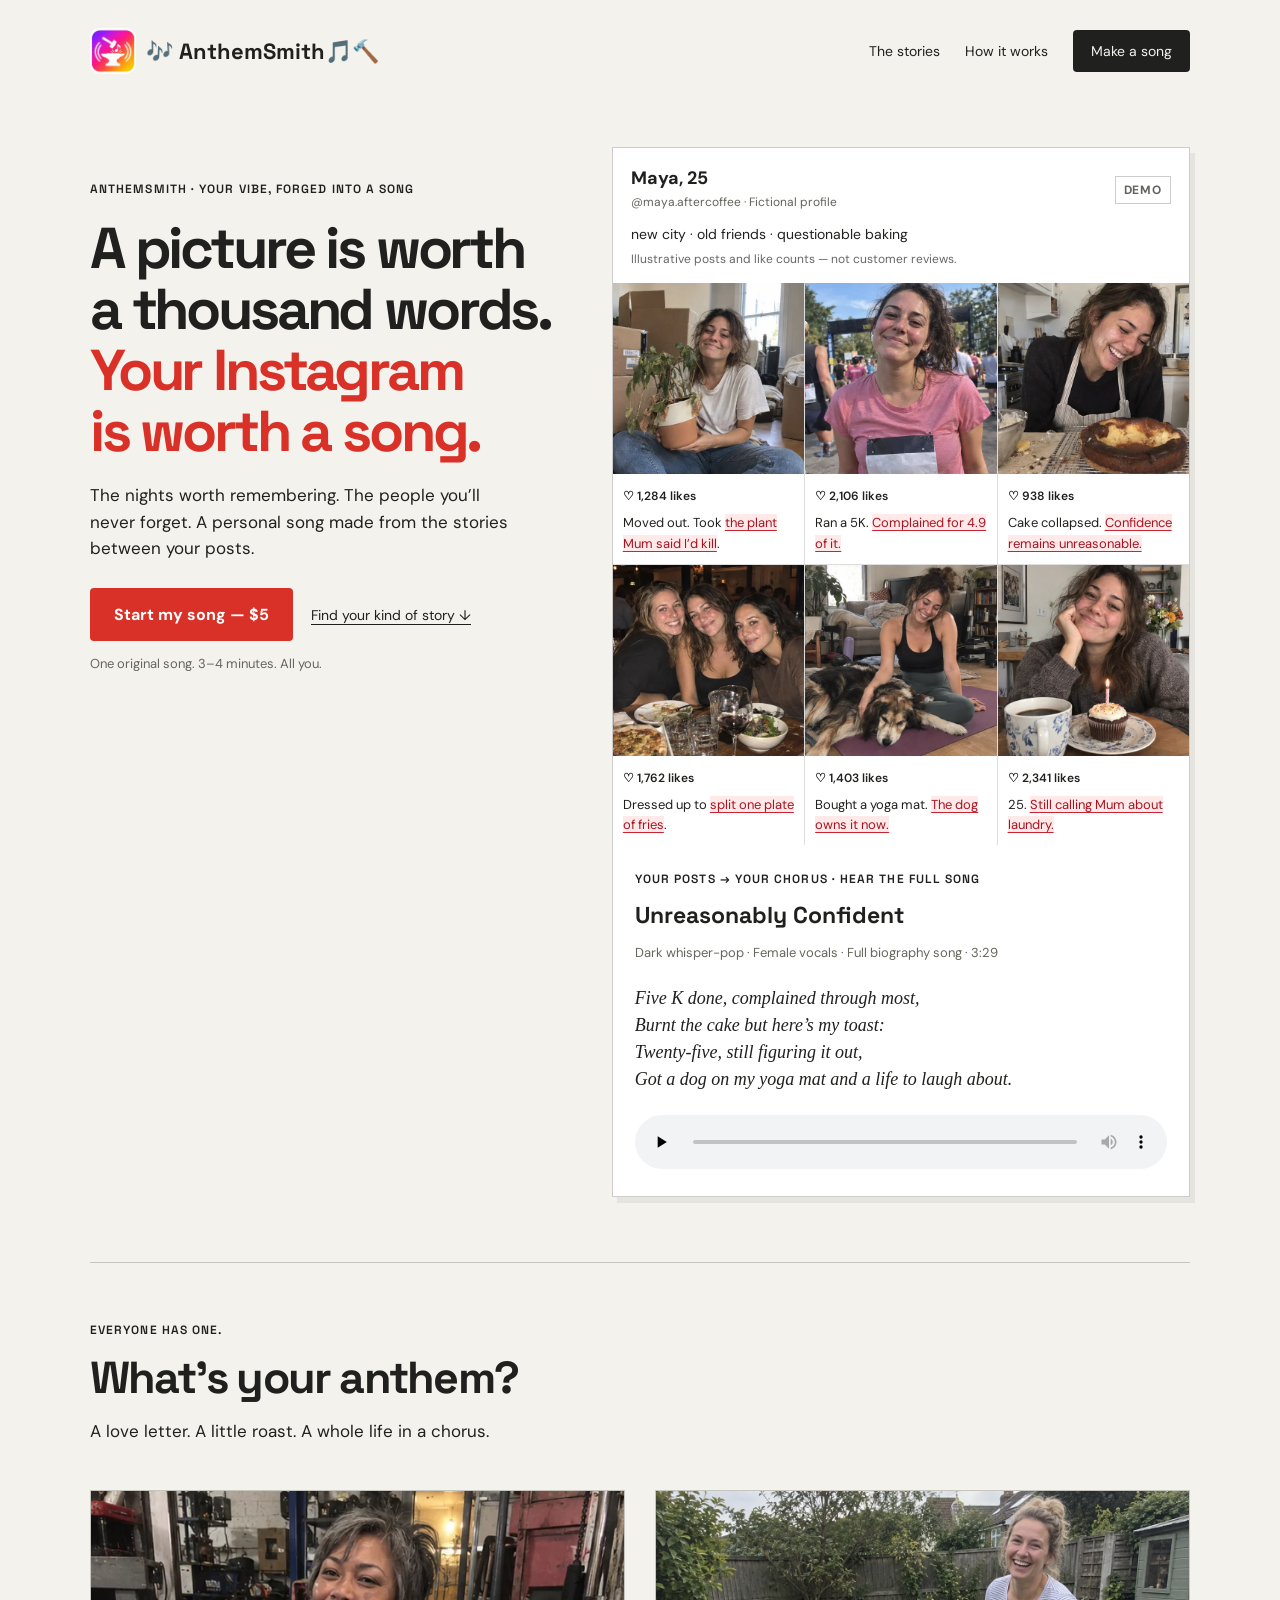
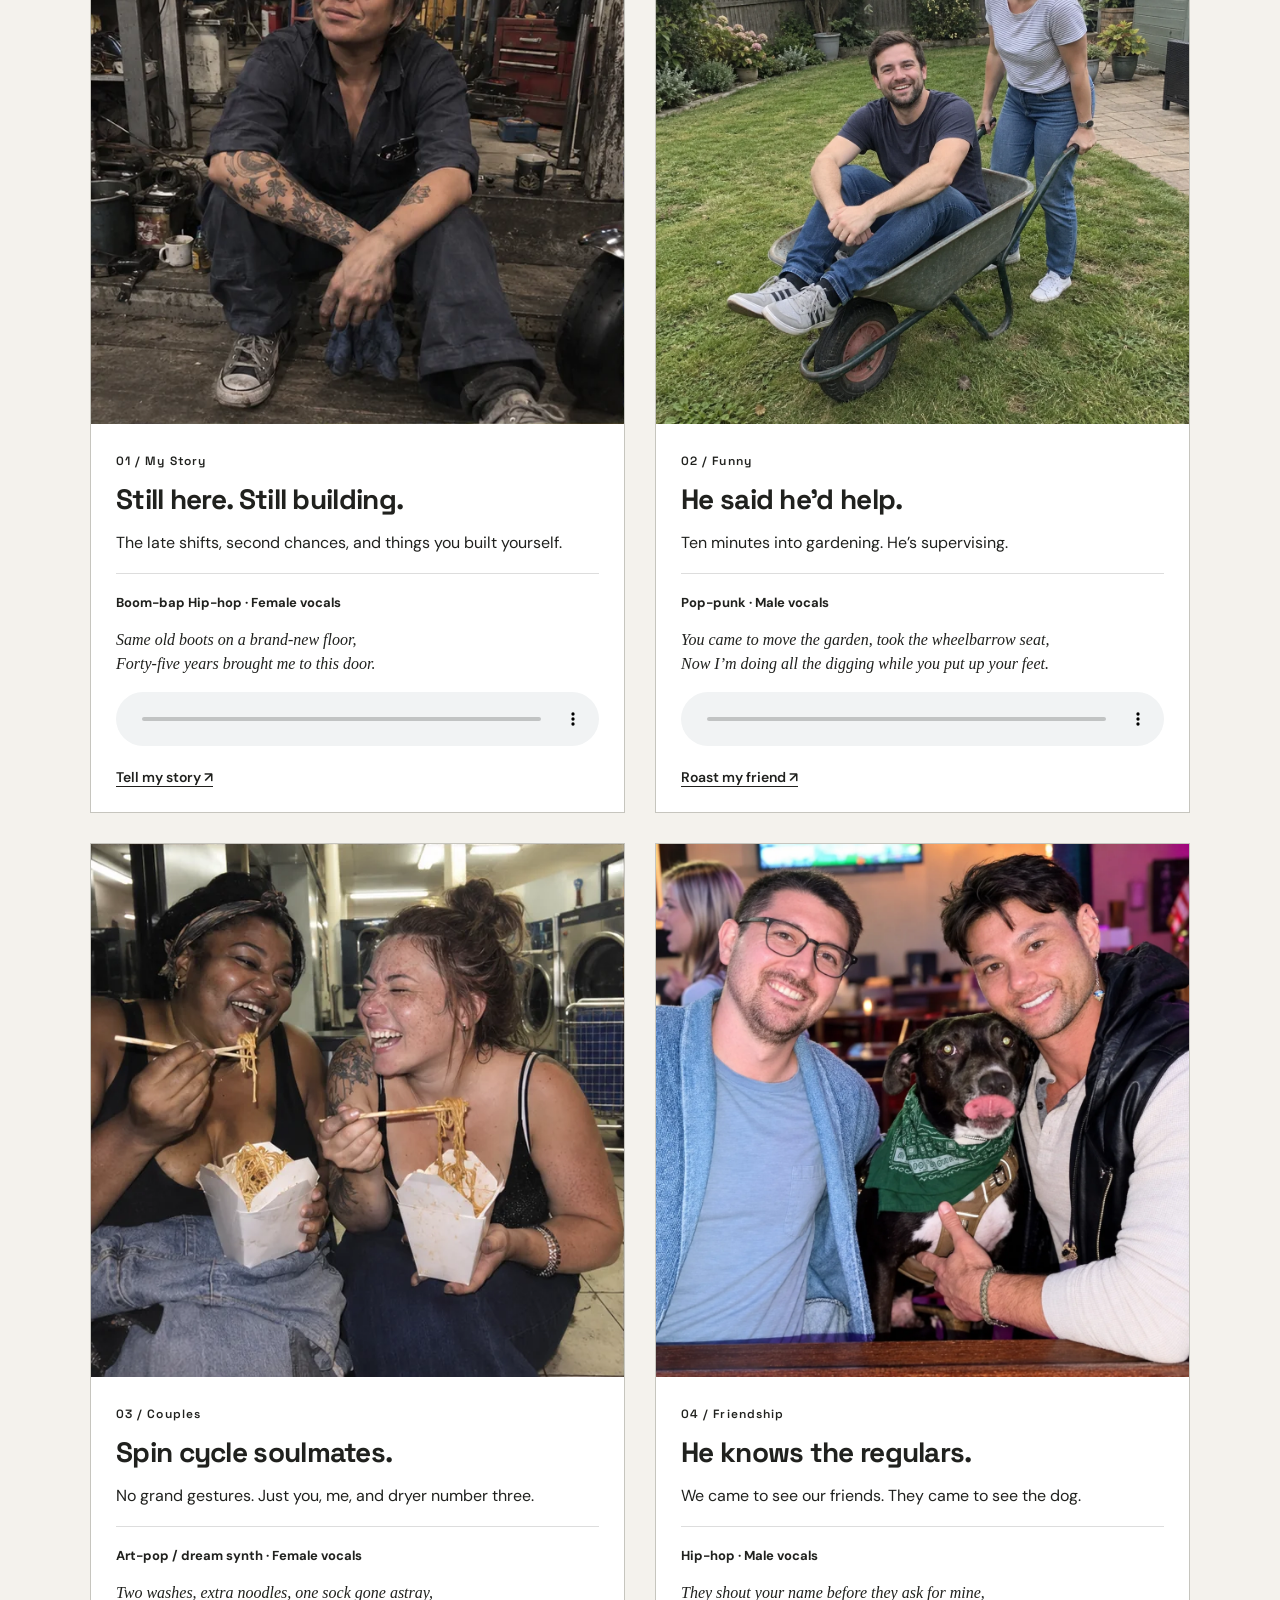
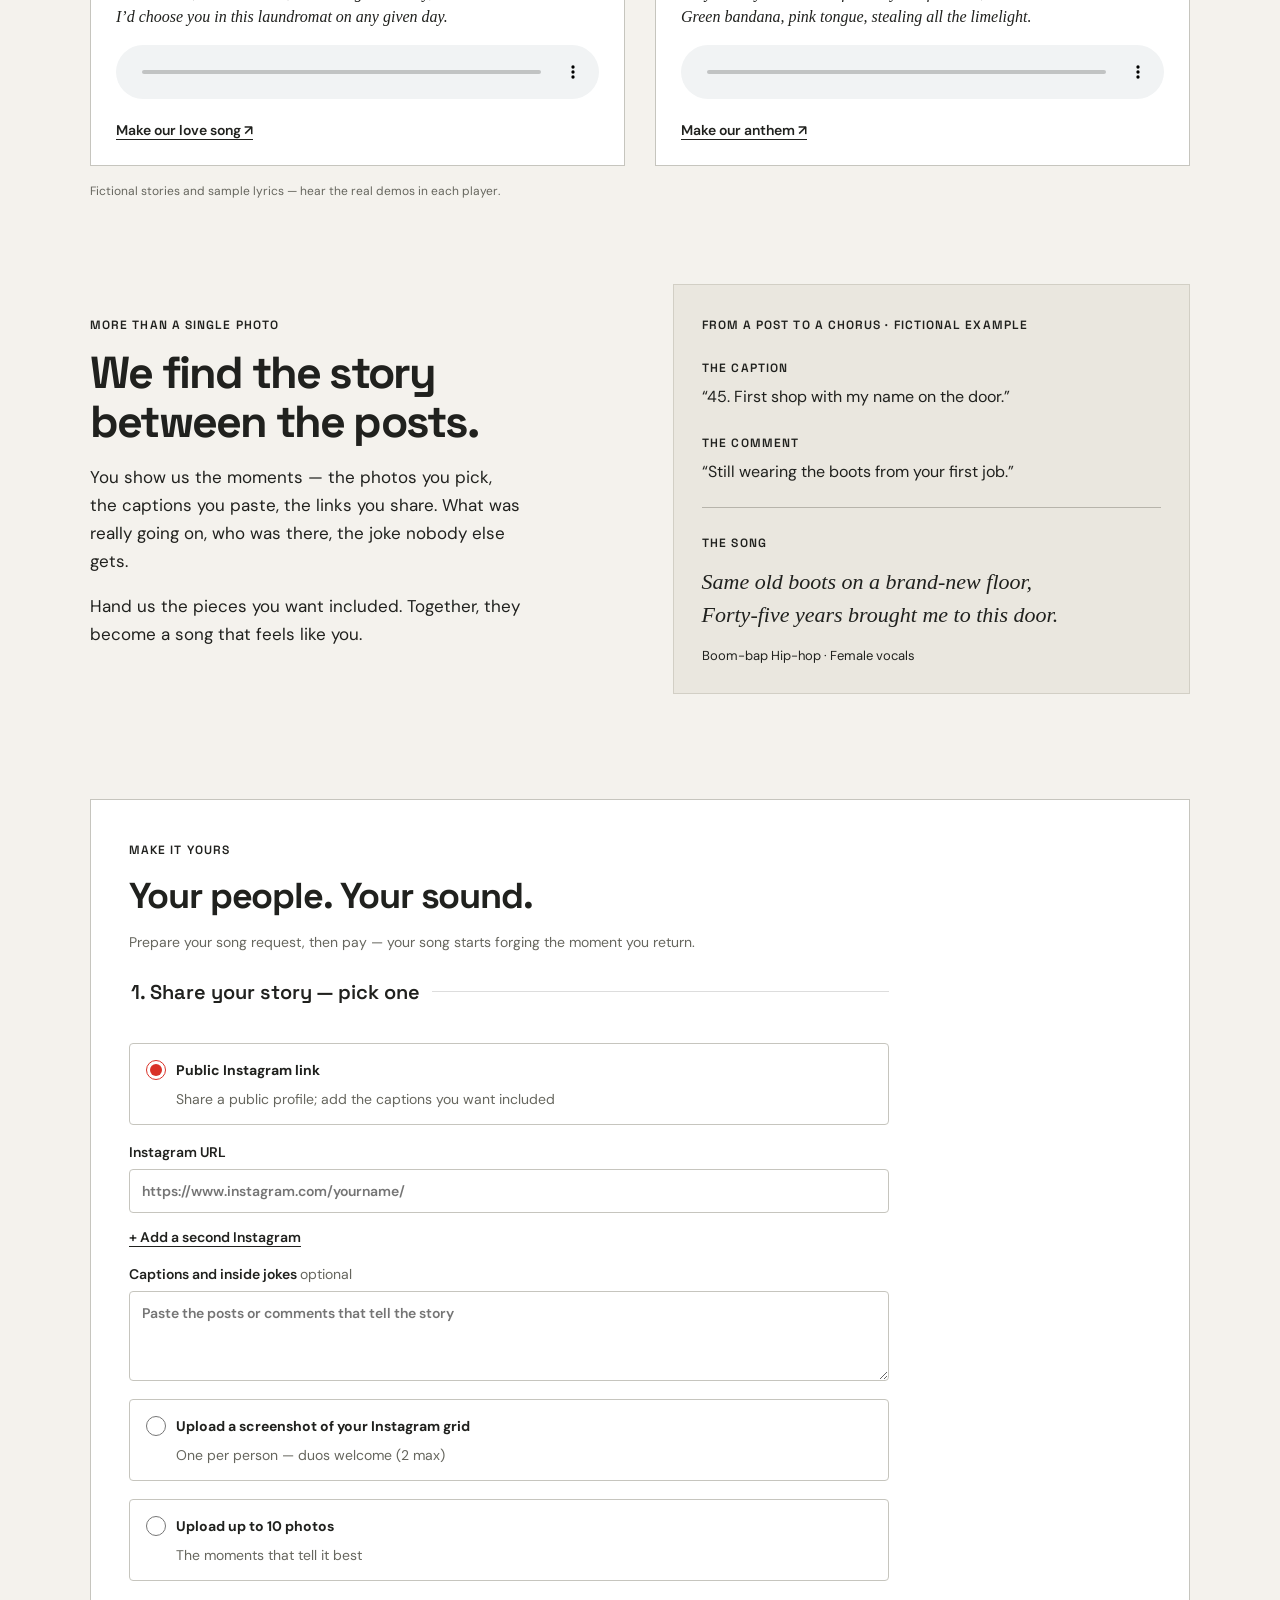
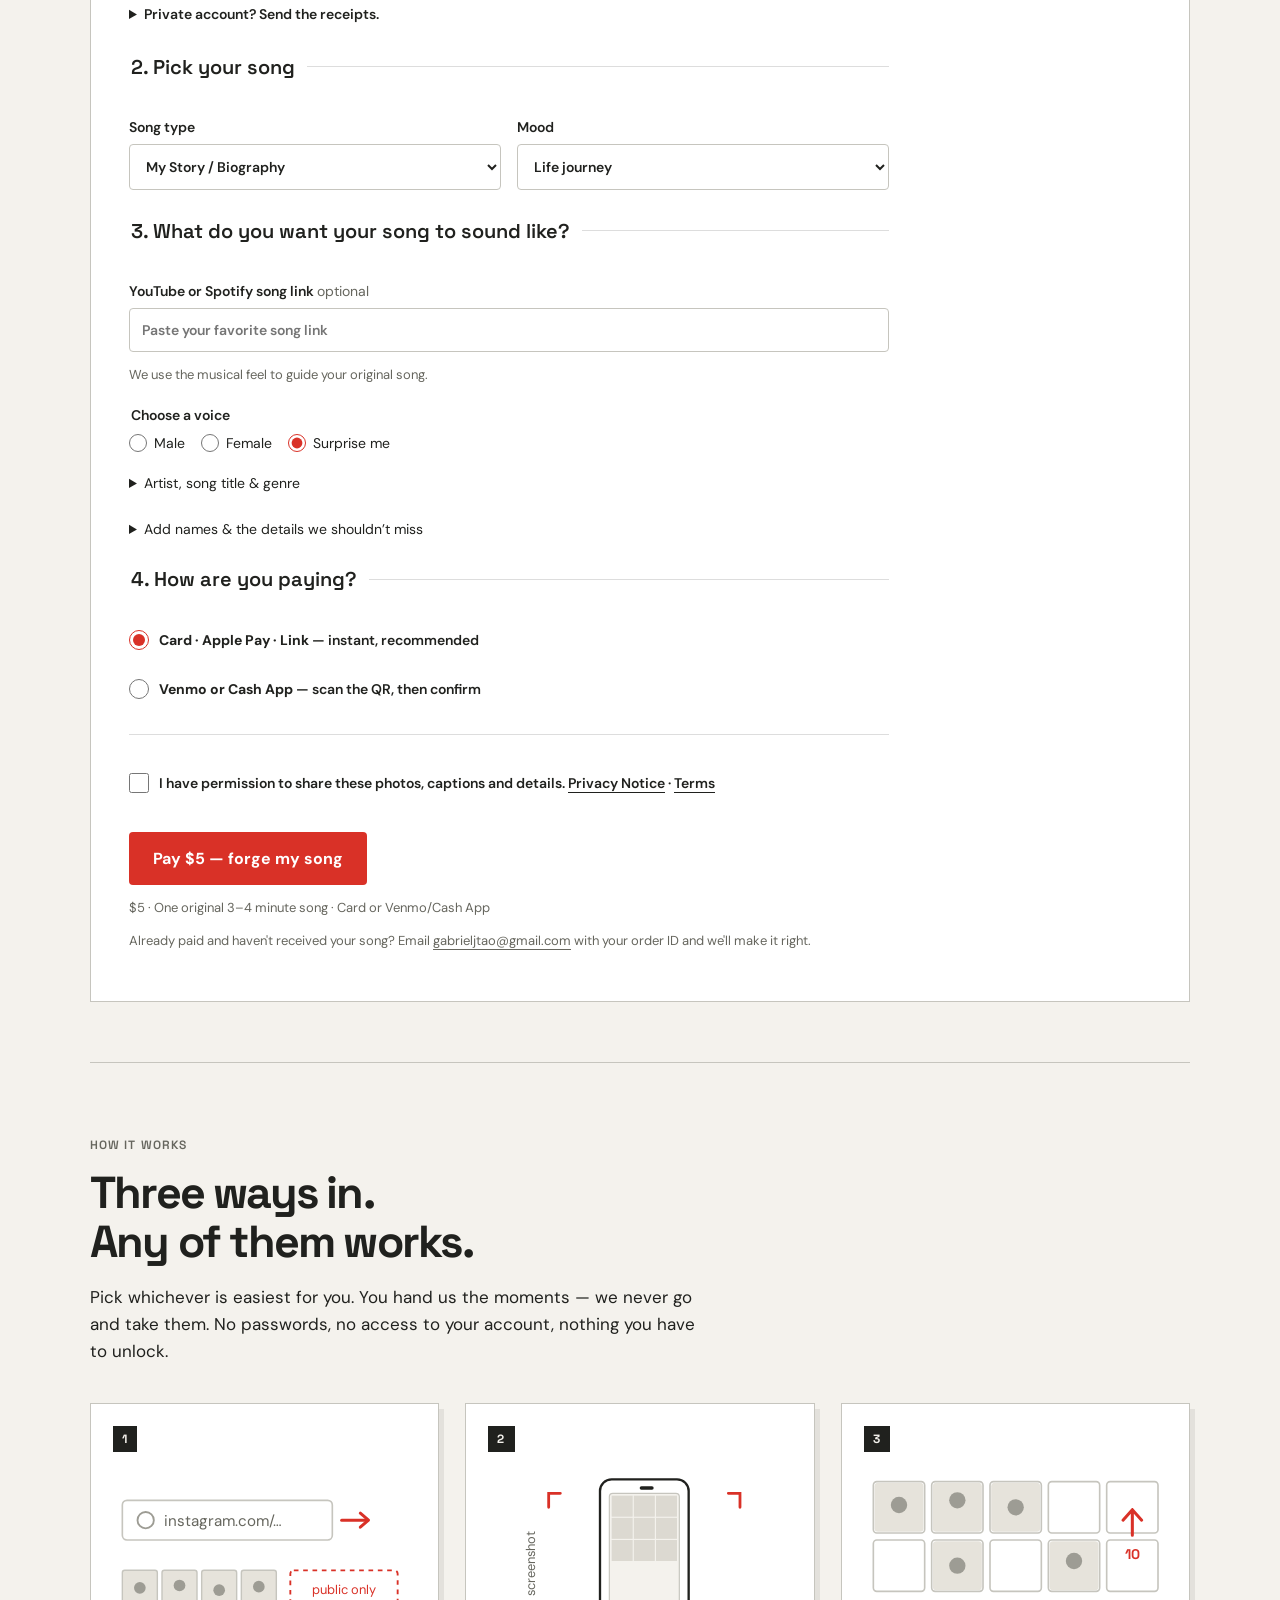
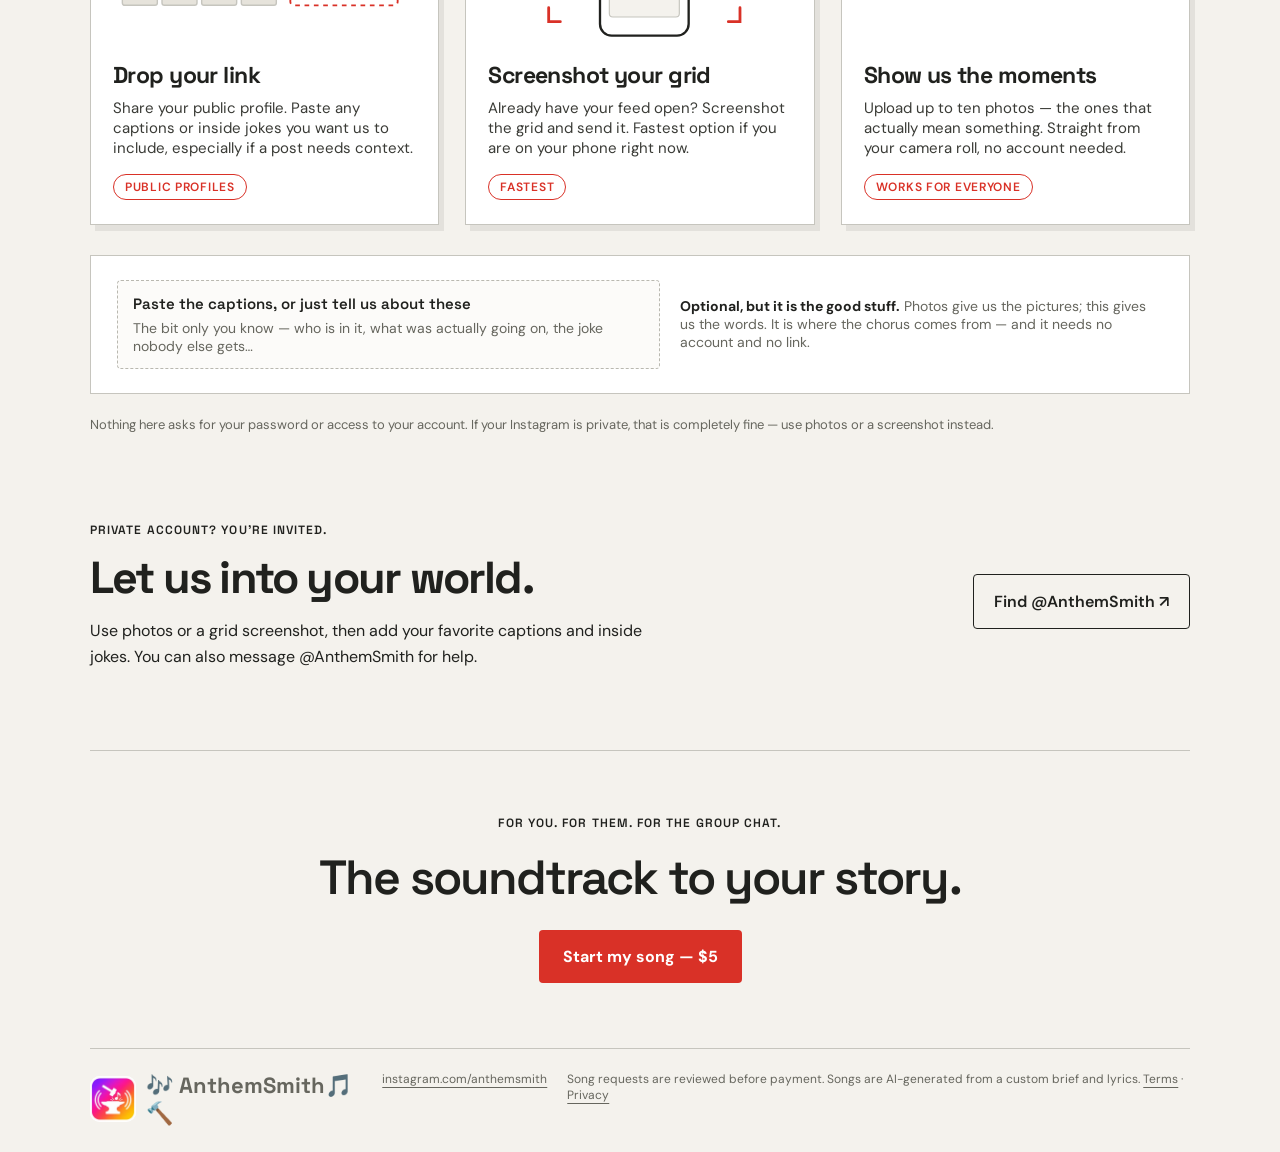
==== index.html @ d1682f9f "fix: recovery email in all dead-end states + public page notice Every 'contact us' message now shows" ====
<!doctype html><html lang="en"><head><meta charset="utf-8"><meta name="viewport" content="width=device-width,initial-scale=1"><meta name="description" content="Your photos, captions, and inside jokes, forged into an original song."><title>🎶 AnthemSmith🎵🔨 — Your story, set to music</title><link rel="icon" type="image/webp" href="assets/anthemsmith-mark.webp"><meta property="og:type" content="website"><meta property="og:site_name" content="AnthemSmith"><meta property="og:title" content="🎶 AnthemSmith🎵🔨 — Your story, set to music"><meta property="og:description" content="Your photos, captions, and inside jokes, forged into an original song."><meta property="og:url" content="https://anthemsmith.com/"><meta property="og:image" content="https://anthemsmith.com/assets/anthemsmith-logo.png"><meta property="og:image:alt" content="AnthemSmith logo: a hammer forging a music note on an anvil"><meta property="og:image:width" content="1254"><meta property="og:image:height" content="1254"><meta name="twitter:card" content="summary"><meta name="twitter:title" content="🎶 AnthemSmith🎵🔨 — Your story, set to music"><meta name="twitter:description" content="Your photos, captions, and inside jokes, forged into an original song."><meta name="twitter:image" content="https://anthemsmith.com/assets/anthemsmith-logo.png"><link rel="stylesheet" href="style.css"></head><body><main id="site"></main><section id="builder" class="inline-builder"><span class="eyebrow">MAKE IT YOURS</span><h2>Your people. Your sound.</h2><p class="muted">Prepare your song request, then pay — your song starts forging the moment you return.</p><form id="songForm" onsubmit="event.preventDefault();submitInstant()"><fieldset class="intake-step"><legend>1. Share your story — pick one</legend><div class="intake-lanes">
<label class="lane"><input type="radio" name="intake_lane" value="link" onchange="pickLane(0)" checked> <b>Public Instagram link</b><span class="lane-note">Share a public profile; add the captions you want included</span></label>
<div id="lane0"><label>Instagram URL<input type="url" id="instagram1" name="instagram1" placeholder="https://www.instagram.com/yourname/"></label><label id="secondProfile" hidden>Second Instagram URL <span class="optional">optional</span><input type="url" id="instagram2" name="instagram2" disabled placeholder="https://www.instagram.com/theirname/"></label><button type="button" id="addProfile" class="text-button">+ Add a second Instagram</button><label>Captions and inside jokes <span class="optional">optional</span><textarea name="laneDetails0" placeholder="Paste the posts or comments that tell the story"></textarea></label></div>
<label class="lane"><input type="radio" name="intake_lane" value="screenshot" onchange="pickLane(1)"> <b>Upload a screenshot of your Instagram grid</b><span class="lane-note">One per person — duos welcome (2 max)</span></label>
<div id="lane1" hidden><input type="file" id="gridShot" name="gridShot" accept="image/jpeg,image/png,image/webp" multiple><p class="small">JPG, PNG or WebP · Up to 15 MB</p><p class="intake-error" id="shotName" role="status"></p><div class="file-previews" id="shotPreviews"></div><label>Paste the captions, or tell us about these <span class="optional">optional — but it&rsquo;s the good stuff</span><textarea name="laneDetails1" placeholder="What the grid screenshot can&rsquo;t show — captions, the story, the joke"></textarea></label></div>
<label class="lane"><input type="radio" name="intake_lane" value="photos" onchange="pickLane(2)"> <b>Upload up to 10 photos</b><span class="lane-note">The moments that tell it best</span></label>
<div id="lane2" hidden><input type="file" id="photoUpload" name="photoUpload" accept="image/jpeg,image/png,image/webp" multiple><p class="small">JPG, PNG or WebP · Up to 15 MB each, 50 MB total</p><p class="intake-error" id="photoCount" role="status"></p><div class="file-previews" id="photoPreviews"></div><label>Paste the captions, or tell us about these <span class="optional">optional — but it&rsquo;s the good stuff</span><textarea name="laneDetails2" placeholder="Who&rsquo;s in these, what was going on, the joke nobody else gets"></textarea></label></div>
<details class="private"><summary>Private account? Send the receipts.</summary><p>Message <a href="https://www.instagram.com/anthemsmith/" target="_blank" rel="noopener">@AnthemSmith</a> — then paste the captions and comments, or drop your own data export. We read your actual people from what you hand us.</p><p class="small">We never read accounts by automated logged-in access. You send the content; we read what you give us.</p></details></fieldset><fieldset class="intake-step"><legend>2. Pick your song</legend><div class="form-row"><label>Song type<select name="category" id="categorySelect"><option value="My Story">My Story / Biography</option><option>Funny</option><option>Couples</option><option>Friendship</option></select></label><label>Mood<select name="mood" id="moodSelect"></select></label></div></fieldset><fieldset class="intake-step"><legend>3. What do you want your song to sound like?</legend><label>YouTube or Spotify song link <span class="optional">optional</span><input id="referenceUrl" type="url" name="referenceUrl" placeholder="Paste your favorite song link"></label><p class="small">We use the musical feel to guide your original song.</p><fieldset class="voice"><legend>Choose a voice</legend><label><input type="radio" name="voice" value="Male"> Male</label><label><input type="radio" name="voice" value="Female"> Female</label><label><input type="radio" name="voice" value="Surprise me" checked> Surprise me</label></fieldset><details><summary>Artist, song title & genre</summary><div class="form-row"><label>Artist<input name="artist" placeholder="Artist name"></label><label>Song title<input name="song" placeholder="Song title"></label></div><label>Genre<select name="genre"><option>Use my reference</option><option>Pop</option><option>R&B / Soul</option><option>Indie / Alternative</option><option>Acoustic / Folk</option><option>Hip-hop</option><option>Rock</option><option>Country</option></select></label></details></fieldset><details class="personal-details"><summary>Add names & the details we shouldn’t miss</summary><label>Who’s it about?<input name="names" placeholder="Your name, their name, or both"></label><label>Memories, captions or inside jokes<textarea name="details" placeholder="Paste the moments you want included…"></textarea></label></details><fieldset class="intake-step"><legend>4. How are you paying?</legend><div class="pay-choice"><label class="gate-line"><input type="radio" name="pay_method" value="card" checked> <span><b>Card · Apple Pay · Link</b> — instant, recommended</span></label><label class="gate-line"><input type="radio" name="pay_method" value="venmo_cashapp"> <span><b>Venmo or Cash App</b> — scan the QR, then confirm</span></label></div></fieldset><fieldset class="intake-step"><label class="gate-line"><input type="checkbox" id="consent_rights" required><span>I have permission to share these photos, captions and details. <a href="privacy.html">Privacy Notice</a> · <a href="terms.html">Terms</a></span></label></fieldset><button class="primary" type="submit">Pay $5 — forge my song</button><p class="small">$5 · One original 3–4 minute song · Card or Venmo/Cash App</p><!-- static contact mirrors (app.js owns live delivery validation): exactly one valid contact is enforced at submit --><input type="hidden" name="delivery" value=""><input type="hidden" name="sms_to" value=""><input type="hidden" name="email" value=""></form><p class="small" style="margin-top:12px">Already paid and haven't received your song? Email <a href="mailto:gabrieljtao@gmail.com">gabrieljtao@gmail.com</a> with your order ID and we'll make it right.</p><section id="brief" hidden></section><section id="payment" hidden><span class="eyebrow">LAST STEP</span><h2>Lock in your song</h2><p class="muted">Check your brief, then pay. Card, Apple Pay and Link below; Cash App and Venmo work too. Your song lands in your inbox in minutes.</p><div class="pay-grid"><div class="pay-card"><b>Card · Apple Pay · Link</b><a class="pay-link" href="https://buy.stripe.com/6oU5kE4LT9Md16lbzu14402?success_url=http%3A%2F%2Fanthemsmith.com%2F%3Fpaid%3D1">Pay $5 — song #2</a><a class="pay-link" href="https://buy.stripe.com/00w9AUbah8I9cP38ni14403">Pay $3 — song #3</a><p class="small">Repeat-customer prices.</p></div><div class="pay-card"><b>Cash App</b><img src="assets/cashapp_qr_gabe_20260915.jpg" alt="Cash App QR for $Gabrielmoneys" width="180" height="180"><a class="pay-link" href="https://cash.app/$Gabrielmoneys">cash.app/$Gabrielmoneys</a><p class="small">Scan the QR or tap the link. Cashtag: $Gabrielmoneys</p></div><div class="pay-card"><b>Venmo</b><img src="assets/venmo_qr_profile_20260916.png" alt="Venmo QR for @Gabriel-Tao" width="180" height="180"><a class="pay-link" href="https://venmo.com/u/Gabriel-Tao">Open Venmo — @Gabriel-Tao</a><p class="small">Scan the QR or tap the link. Handle: @Gabriel-Tao</p></div></div><p class="small">Order terms: AI-generated song, immediate delivery — your 14-day cancellation right ends once delivery starts. <a href="terms.html">Terms</a> · <a href="privacy.html">Privacy Notice</a>.</p></section></section><dialog id="demo"><button class="close" aria-label="Close story example">×</button><span class="eyebrow">FICTIONAL STORY EXAMPLE</span><h2 id="demoTitle"></h2><div id="demoPhoto" class="photo"></div><p id="demoCaption"></p><div id="demoSample"></div><p class="small">Illustrative and altered imagery. Play the 30-second demo above.</p><button class="primary" id="demoCreate">Make a story like this ↗</button></dialog><script src="request-zip.js"></script><script src="app.js"></script></body></html>
---- style.css ----
@import url('https://fonts.googleapis.com/css2?family=DM+Sans:wght@400;500;600;700&family=Space+Grotesk:wght@500;600;700&display=swap');
:root{--bg:#f4f2ed;--ink:#20211e;--accent:#d93127;--line:#c6c5be;--card:#fff;--muted:#66665e}*{box-sizing:border-box}body{margin:0;background:var(--bg);color:var(--ink);font-family:'DM Sans',sans-serif;font-size:16px}button,input,select,textarea{font:inherit}button,a,summary{-webkit-tap-highlight-color:transparent}button{cursor:pointer}a{color:inherit;text-underline-offset:4px}button:focus-visible,a:focus-visible,summary:focus-visible{outline:3px solid var(--accent);outline-offset:4px}.chooser{display:flex;justify-content:center;align-items:center;gap:24px;padding:12px;background:#222;color:#fff;flex-wrap:wrap;font-size:14px}.chooser #options{display:flex;gap:6px}.chooser button{padding:9px 15px;background:transparent;color:#fff;border:1px solid #777;border-radius:4px;font-size:14px}.chooser button[aria-pressed=true]{background:#fff;color:#222;border-color:#fff}main{max-width:1180px;padding:0 40px;margin:auto}nav{display:flex;align-items:center;justify-content:space-between;padding:28px 0;gap:20px}nav>a:last-child{font-size:14px}.brand{display:flex;align-items:center;gap:9px;font:700 23px 'Space Grotesk',sans-serif;text-decoration:none}.brand-icon{display:block;width:32px;height:32px;overflow:hidden;border-radius:7px;background:#fff;position:relative}.brand-icon img{position:absolute;height:59px;width:177px;max-width:none;left:-8px;top:-13px}.hero{display:grid;grid-template-columns:1.1fr 1fr;align-items:center;gap:70px;padding:38px 0 55px}.eyebrow{font:600 12px 'Space Grotesk',sans-serif;letter-spacing:.09em}.copy h1{font:700 clamp(44px,5.3vw,70px)/1.04 'Space Grotesk',sans-serif;letter-spacing:-.055em;margin:20px 0}.intro{max-width:390px;font-size:19px;line-height:1.55;margin-bottom:25px}.story-options{display:flex;gap:7px;flex-wrap:wrap;margin:26px 0 22px}.story-options button{border:1px solid var(--line);color:var(--ink);background:transparent;padding:10px 13px;border-radius:30px;font-size:14px}.story-options button[aria-pressed=true]{background:var(--ink);color:var(--bg);border-color:var(--ink)}.primary{border:0;background:var(--accent);color:#fff;padding:16px 24px;font-weight:700;border-radius:4px}.small{font-size:13px;line-height:1.5;color:var(--muted)}.private{margin-top:23px;max-width:430px;font-size:14px;line-height:1.55}.private summary{cursor:pointer;font-weight:600}.private p{margin:12px 0}.post{margin:0;background:var(--card);color:#20211e;border:1px solid var(--line);box-shadow:5px 6px 0 #20211e12;align-self:center;min-width:0}.photo-button{padding:0;display:block;border:0;width:100%;background:transparent}.photo{background-image:url('assets/raw-categories.webp');background-size:200% 200%;aspect-ratio:1;width:100%;background-repeat:no-repeat}.q0{background-position:0 0}.q1{background-position:100% 0}.q2{background-position:0 100%}.q3{background-position:100% 100%}figcaption{padding:22px}figcaption h2{font:700 24px/1.2 'Space Grotesk',sans-serif;margin:10px 0}figcaption p{font-size:15px;margin:12px 0}.text-button{background:none;border:0;padding:0;text-decoration:underline;text-underline-offset:4px;font-weight:600;color:inherit;font-size:14px}.process{border-top:1px solid var(--line);padding:26px 0;display:flex;justify-content:space-between;gap:20px;font-size:15px}.process b{color:var(--accent);padding-right:8px}footer{font-size:12px;color:var(--muted);padding:12px 0 25px}body[data-design="1"]{--bg:#22231f;--ink:#faf9f3;--accent:#c7ee52;--muted:#b7b8ad;--line:#606257}body[data-design="1"] .primary{color:#20211e}body[data-design="1"] .copy h1{text-transform:uppercase}body[data-design="1"] .post{padding:12px 12px 0;border:none;box-shadow:7px 8px 0 #c7ee52}body[data-design="1"] figcaption{padding:18px 8px}body[data-design="2"]{--bg:#f5d4cf;--accent:#712e38;--line:#be9993}body[data-design="2"] .hero{grid-template-columns:1fr 1.1fr}body[data-design="2"] .post{grid-column:1;grid-row:1}body[data-design="2"] .copy{grid-column:2;grid-row:1}body[data-design="2"] .copy h1{font-family:Georgia,serif;font-weight:400;letter-spacing:-.05em}dialog{border:0;background:var(--bg);color:var(--ink);padding:34px;width:min(570px,calc(100% - 28px));max-height:90dvh;overflow:auto;border-radius:8px}dialog::backdrop{background:#0009}dialog h2{font:600 30px/1.2 'Space Grotesk',sans-serif;margin:14px 0}dialog .close{float:right;border:0;background:none;color:inherit;font-size:27px;padding:0 4px}label{display:block;font-size:14px;font-weight:600;margin:18px 0 0}input,select,textarea{width:100%;display:block;margin-top:8px;background:var(--card);color:#20211e;border:1px solid var(--line);border-radius:4px;padding:12px;min-width:0}textarea{min-height:90px;resize:vertical}.form-row{display:grid;grid-template-columns:1fr 1fr;gap:16px}.optional{font-weight:400;color:var(--muted)}.sound{margin:23px 0}.sound summary{cursor:pointer;font-weight:600}.sound .small{margin:10px 0}form>.primary{margin-top:10px}blockquote{font:italic 21px/1.5 Georgia,serif;margin:22px 0}#demo .photo{margin-top:20px}#demo .primary{margin-top:18px}.muted{color:var(--muted);font-size:14px}
@media(max-width:740px){main{padding:0 22px}.chooser{gap:8px;padding:10px}.chooser>span{display:none}.chooser button{padding:8px 12px}nav{padding:22px 0}.brand{font-size:20px}nav>a:last-child{font-size:12px}.hero,body[data-design="2"] .hero{grid-template-columns:1fr;gap:30px;padding:22px 0 35px}.copy h1{font-size:clamp(43px,10vw,64px)}.intro{font-size:17px;max-width:420px}.post{max-width:460px;width:100%;justify-self:center}body[data-design="2"] .post,body[data-design="2"] .copy{grid-column:auto;grid-row:auto}.process{flex-direction:column;gap:16px;padding:23px 0}.private{margin-top:18px}.form-row{grid-template-columns:1fr;gap:0}dialog{padding:24px}.hero .primary{width:100%;max-width:430px}}
@media(prefers-reduced-motion:no-preference){button{transition:background .15s,color .15s}}

.song-sample{margin-top:18px;padding-top:17px;border-top:1px solid #ddd;color:#20211e}.sample-label{font-size:13px;font-weight:700}.sample-lyric{font:italic 16px/1.5 Georgia,serif!important}.sample-pending{display:block;border:1px solid #ccc;background:#f4f4f0;color:#686860;padding:12px;width:100%;text-align:left;border-radius:4px;font-size:13px;cursor:default}.song-sample audio{display:block;width:100%;margin-top:12px}#demoSample .song-sample{color:var(--ink)}.sound{border-top:1px solid var(--line);padding-top:22px;margin-top:25px}.sound h3{font:600 22px/1.3 'Space Grotesk',sans-serif;margin:0 0 16px}.voice{border:0;padding:0;margin:22px 0;display:flex;gap:16px;flex-wrap:wrap}.voice legend{font-size:14px;font-weight:600;margin-bottom:10px}.voice label{display:flex;align-items:center;gap:7px;margin:0;font-weight:400}.voice input{width:18px;height:18px;margin:0;accent-color:var(--accent)}.sound details{font-size:14px}.sound details summary{font-weight:400}

/* Narrative homepage: text and image stay in separate document-flow regions. */
html{scroll-behavior:smooth;scroll-padding-top:24px}.nav-links{display:flex;align-items:center;gap:25px;font-size:14px}.nav-links a{text-decoration:none}.nav-button{background:var(--ink);color:var(--bg);border:0;padding:12px 18px;border-radius:4px}.narrative-hero{grid-template-columns:1.15fr 1fr;gap:45px;padding:45px 0 65px}.narrative-hero h1{font-size:clamp(42px,4.5vw,60px);letter-spacing:-.055em;line-height:1.06}.narrative-hero h1 em{font-style:normal;color:var(--accent)}.narrative-hero .intro{font-size:17px;max-width:435px}.explore{display:inline-block;margin:20px 0 0 18px;font-size:14px}.memory-wall{display:grid;grid-template-columns:1fr 1fr;gap:15px;align-items:start}.memory{margin:0;background:#fff;padding:9px;box-shadow:3px 5px 0 #2222;border:1px solid #ccc}.main-memory{grid-column:1/-1;margin-right:25px;transform:rotate(2deg)}.memory figcaption{padding:13px 6px;font-size:14px}.memory figcaption p{margin:8px 0 0;font-weight:600;font-size:17px}.little-memory{grid-column:2;transform:rotate(-4deg);margin-top:5px}.memory-note{grid-column:1;grid-row:2;align-self:center;font:italic 23px/1.25 Georgia,serif;max-width:190px;margin:25px 0}.story-intro{border-top:1px solid var(--line);padding:55px 0 28px}.story-intro h2,.how-story h2,.private-story h2{font:700 clamp(32px,3.5vw,46px)/1.1 'Space Grotesk',sans-serif;letter-spacing:-.04em;margin:14px 0}.story-intro p{font-size:17px;line-height:1.5}.story-grid{display:grid;grid-template-columns:repeat(2,minmax(0,1fr));gap:30px}.story-card{background:#fff;min-width:0;border:1px solid var(--line)}.story-body{padding:25px}.story-body h3{font:700 28px/1.15 'Space Grotesk',sans-serif;letter-spacing:-.025em;margin:13px 0}.story-body>p{font-size:16px;line-height:1.5}.story-cta{margin-top:22px}.example-note{font-size:12px;color:var(--muted);margin:17px 0 0}.how-story{display:grid;grid-template-columns:1fr 1fr;gap:65px;padding:85px 0;align-items:center}.how-copy>p{font-size:17px;line-height:1.65;max-width:430px}.lyric-recipe{padding:28px;background:#eae7df;border:1px solid #d2cfc5}.recipe-line{margin-top:22px}.recipe-line>span,.recipe-song>span{font:600 12px 'Space Grotesk',sans-serif;letter-spacing:.1em}.recipe-line p{font-size:16px;line-height:1.5;margin:8px 0}.recipe-song{margin-top:23px;border-top:1px solid #b7b4ab;padding-top:23px}.recipe-song blockquote{font-size:22px;margin:13px 0}.recipe-song small{font-size:13px}.sound-story{text-align:center;padding:60px 30px;background:#23231f;color:#faf8f1}.sound-story h2{font:600 clamp(30px,4vw,49px)/1.15 'Space Grotesk',sans-serif;letter-spacing:-.035em;margin:20px auto;max-width:770px}.sound-story>p{font-size:17px;line-height:1.6;max-width:610px;margin:20px auto 28px}.private-story{display:flex;align-items:center;gap:50px;justify-content:space-between;padding:65px 0;border-bottom:1px solid var(--line)}.private-story p{font-size:16px;line-height:1.6;max-width:590px}.instagram-button{flex-shrink:0;border:1px solid var(--ink);padding:16px 20px;font-weight:600;text-decoration:none;border-radius:4px}.closing{text-align:center;padding:60px 0 65px}.closing h2{font:600 clamp(33px,4vw,48px)/1.1 'Space Grotesk',sans-serif;letter-spacing:-.04em;margin:20px 0 25px}footer{border-top:1px solid var(--line);display:flex;justify-content:space-between;gap:20px;padding-top:22px}footer b{font-size:16px;color:var(--ink)}
@media(max-width:740px){.nav-links{gap:12px}.nav-links>a{display:none}.nav-button{padding:10px 12px;font-size:13px}.narrative-hero{grid-template-columns:1fr;gap:30px;padding:20px 0 45px}.narrative-hero h1{font-size:clamp(39px,9.1vw,58px)}.narrative-hero .primary{width:auto}.explore{margin-left:0;display:block}.memory-wall{max-width:460px;justify-self:center}.story-intro{padding-top:35px}.story-grid{grid-template-columns:1fr;gap:25px}.story-body{padding:22px}.how-story{grid-template-columns:1fr;gap:25px;padding:50px 0}.lyric-recipe{padding:23px}.sound-story{padding:40px 23px}.private-story{flex-direction:column;align-items:start;gap:15px;padding:45px 0}.closing{padding:45px 0}footer{flex-direction:column;gap:12px}.memory-note{font-size:20px}.main-memory{margin-right:8px}.little-memory{margin-right:8px}}
@media(prefers-reduced-motion:reduce){html{scroll-behavior:auto}}

/* Approved smith mark: display the complete icon, with no legacy logo crop. */
.brand-icon{width:46px;height:46px;flex-shrink:0;border-radius:10px}.brand-icon img{position:static;display:block;width:100%;height:100%;max-width:100%;object-fit:contain}.brand{gap:10px}footer .brand{font-size:20px}@media(max-width:740px){.brand-icon{width:38px;height:38px}}

/* Casual phone-style wheelbarrow image for hero, story card, and dialog. */
.photo.q1{background-image:url("assets/wheelbarrow-couple.webp");background-size:cover;background-position:center}.main-memory{transform:none}

.photo.q3{background-image:url("assets/friends-dog.webp");background-size:cover;background-position:center}

/* Biography profile uses unique demo photos; category pictures occur only below. */
.maya-profile{background:#fff;border:1px solid #ccc;box-shadow:5px 6px 0 #2221;min-width:0}.maya-profile>header{display:flex;justify-content:space-between;align-items:center;padding:18px 18px 7px}.maya-profile header b{display:block;font-size:18px}.maya-profile header span{display:block;font-size:12px;color:#62625d;margin-top:4px}.maya-profile .demo-label{border:1px solid #ccc;padding:5px 8px;font-weight:700;letter-spacing:.07em}.profile-bio{font-size:14px;padding:0 18px;margin:8px 0}.profile-disclosure{font-size:12px;color:#666;padding:0 18px;margin:8px 0 16px}.maya-grid{display:grid;grid-template-columns:repeat(3,minmax(0,1fr));gap:1px;background:#ddd}.maya-post{background:white;min-width:0}.maya-photo{background-image:url('assets/maya-profile.webp');background-size:300% 200%;aspect-ratio:1}.m0{background-position:0 0}.m1{background-position:50% 0}.m2{background-position:100% 0}.m3{background-position:0 100%}.m4{background-position:50% 100%}.m5{background-position:100% 100%}.maya-caption{padding:10px}.likes{font-size:12px;font-weight:600}.maya-caption p{font-size:13px;line-height:1.55;margin:8px 0 0}.maya-caption mark{background:#ffe9e9;color:#a71422;text-decoration:underline;text-decoration-color:#cb2332;text-underline-offset:3px;box-decoration-break:clone;-webkit-box-decoration-break:clone}.maya-player{padding:22px}.maya-player h3{font:700 23px 'Space Grotesk',sans-serif;margin:12px 0}.maya-player blockquote{font-size:18px;line-height:1.5}.maya-player audio{width:100%}.narrative-hero{align-items:start;grid-template-columns:1fr 1.2fr;gap:40px}.narrative-hero .copy{padding-top:30px}.inline-builder{margin:20px 0 60px;padding:38px;border:1px solid var(--line);background:#fff;scroll-margin-top:20px}.inline-builder h2{font:700 36px 'Space Grotesk',sans-serif;letter-spacing:-.03em;margin:14px 0}.inline-builder form{max-width:760px}.intake-step{border:0;border-top:1px solid #ddd;margin:28px 0;padding:20px 0 0;min-width:0}.intake-step>legend{font:600 20px 'Space Grotesk',sans-serif;padding-right:12px}.intake-step #addProfile{margin-top:15px}.intake-step details summary,.personal-details summary{cursor:pointer;font-size:14px}.personal-details{margin:25px 0}.intake-step .private{max-width:650px}.brand-name{font-size:22px}#payment{margin-top:28px}.pay-choice{display:grid;gap:10px;margin-bottom:6px}.pay-confirm{margin:8px 0 14px;max-width:320px}.progress{height:10px;border:1px solid #ddd;border-radius:999px;overflow:hidden;background:#f4f3f0;margin:10px 0}.progress-bar{display:block;height:100%;background:#111;border-radius:999px;transition:width .6s ease}.pay-grid{display:grid;grid-template-columns:repeat(auto-fit,minmax(220px,1fr));gap:18px;margin:18px 0}.pay-card{border:1px solid #ddd;border-radius:12px;padding:18px;text-align:center}.pay-card img{border-radius:8px;margin:10px 0;display:inline-block;max-width:100%;height:auto}.pay-link{display:block;margin:10px auto;padding:10px 16px;border-radius:999px;background:#111;color:#fff;text-decoration:none;max-width:260px}.pay-link:hover{opacity:.85}.inline-builder [hidden]{display:none!important}@media(max-width:740px){.narrative-hero{grid-template-columns:1fr;gap:30px}.narrative-hero .copy{padding-top:0}.maya-grid{grid-template-columns:repeat(2,minmax(0,1fr))}.maya-caption p{font-size:14px}.inline-builder{padding:22px;margin-bottom:40px}.inline-builder h2{font-size:30px}.intake-step>legend{font-size:18px}.brand-name{font-size:16px}.brand-icon{width:32px;height:32px}.brand{gap:6px}.nav-button{font-size:12px;padding:9px}.nav-links{gap:6px}}

/* ---- three ways in (bindi drop-in, ox fold 2026-09-15) ---- */
.input-ways{border-top:1px solid var(--line);padding:70px 0 20px}
.input-ways .eyebrow{font:600 12px 'Space Grotesk',sans-serif;letter-spacing:.09em;color:var(--muted)}
.input-ways h2{font:700 clamp(32px,3.5vw,46px)/1.1 'Space Grotesk',sans-serif;letter-spacing:-.04em;margin:14px 0 12px}
.input-ways .lede{font-size:17px;line-height:1.6;max-width:610px;margin-bottom:38px}
.ways{display:grid;grid-template-columns:repeat(3,minmax(0,1fr));gap:26px;align-items:start}
.way{background:var(--card);border:1px solid var(--line);box-shadow:5px 6px 0 #20211e14;padding:0 0 24px;min-width:0}
.way .num{display:inline-block;font:700 12px 'Space Grotesk',sans-serif;letter-spacing:.1em;background:var(--ink);color:var(--bg);padding:5px 9px;margin:22px 0 0 22px}
.way .art{padding:18px 22px 6px}
.way h3{font:700 23px/1.15 'Space Grotesk',sans-serif;letter-spacing:-.025em;margin:6px 22px 0}
.way p{font-size:15px;margin:9px 22px 0;color:#3a3b36}
.way .best{display:inline-block;margin:16px 22px 0;font-size:12px;font-weight:600;letter-spacing:.06em;color:var(--accent);border:1px solid var(--accent);border-radius:20px;padding:4px 11px}
.recover{margin:30px 0 0;padding:24px 26px;border:1px solid var(--line);background:#fff;display:flex;gap:20px;align-items:center;flex-wrap:wrap}
.recover .field{flex:1 1 320px;border:1px dashed #b9b8b0;border-radius:4px;padding:13px 15px;color:var(--muted);font-size:14px;background:#fcfbf9}
.recover b{display:block;font:600 15px 'Space Grotesk',sans-serif;margin-bottom:6px;color:var(--ink)}
.recover .why{flex:1 1 260px;font-size:14px;color:var(--muted)}
.recover .why strong{color:var(--ink)}
.ways-note{margin:22px 0 0;font-size:13px;color:var(--muted)}
@media(max-width:740px){.ways{grid-template-columns:1fr;gap:20px}.input-ways{padding:45px 0 10px}.recover{padding:20px}}


/* Intake repair */
.lane{display:flex;align-items:center;flex-wrap:wrap;gap:10px;padding:16px;border:1px solid var(--line);border-radius:4px;cursor:pointer}
.lane input,.gate-line input{width:20px;height:20px;margin:0;flex-shrink:0;accent-color:var(--accent)}
.lane-note{flex-basis:100%;padding-left:30px;font-size:14px;font-weight:400;color:var(--muted)}
.gate-line{display:flex;gap:10px;align-items:flex-start;line-height:1.5}.file-previews{display:grid;grid-template-columns:repeat(auto-fit,minmax(110px,1fr));gap:12px;margin-top:16px}.file-preview{margin:0;min-width:0}.file-preview img{width:100%;height:110px;object-fit:cover}.file-preview figcaption{padding:6px 0;overflow-wrap:anywhere;font-size:13px}.file-preview button{background:white;border:1px solid var(--line);padding:6px 10px}.request-actions{display:flex;gap:12px;flex-wrap:wrap;margin:22px 0}.request-actions a{display:inline-block}.intake-error{color:#a71422;font-size:14px}.legal{max-width:800px;line-height:1.65;padding-bottom:50px}.legal h1{margin-top:40px}#brief{overflow-wrap:anywhere}#requestStatus{min-height:1.5em}audio{max-width:100%}@media(max-width:380px){nav{flex-wrap:wrap}.nav-links{margin-left:auto}.inline-builder{padding:16px}}

.pay-qr{display:block;margin:12px auto 6px;border-radius:12px;box-shadow:0 4px 14px rgba(0,0,0,.12);width:220px;height:220px;object-fit:cover}
.pay-card{display:flex;flex-direction:column;align-items:center;min-height:340px}
.pay-card b{font-size:1.05rem;margin-bottom:4px}

.pay-link{margin-top:auto}
.delivery-options{display:flex;gap:24px;flex-wrap:wrap;margin-bottom:18px}.delivery-options label{display:flex;align-items:center;gap:8px}.delivery-options input{width:auto}#brief{margin-top:24px;padding-top:24px;border-top:1px solid var(--line)}#brief .primary,#brief .checkout-link{display:inline-block;margin-top:16px;margin-right:12px;text-decoration:none}#brief audio{display:block;width:100%;margin:20px 0}#brief label{display:block;margin-top:20px}#brief textarea{width:100%}#checkoutButton:disabled{opacity:.65;cursor:wait}
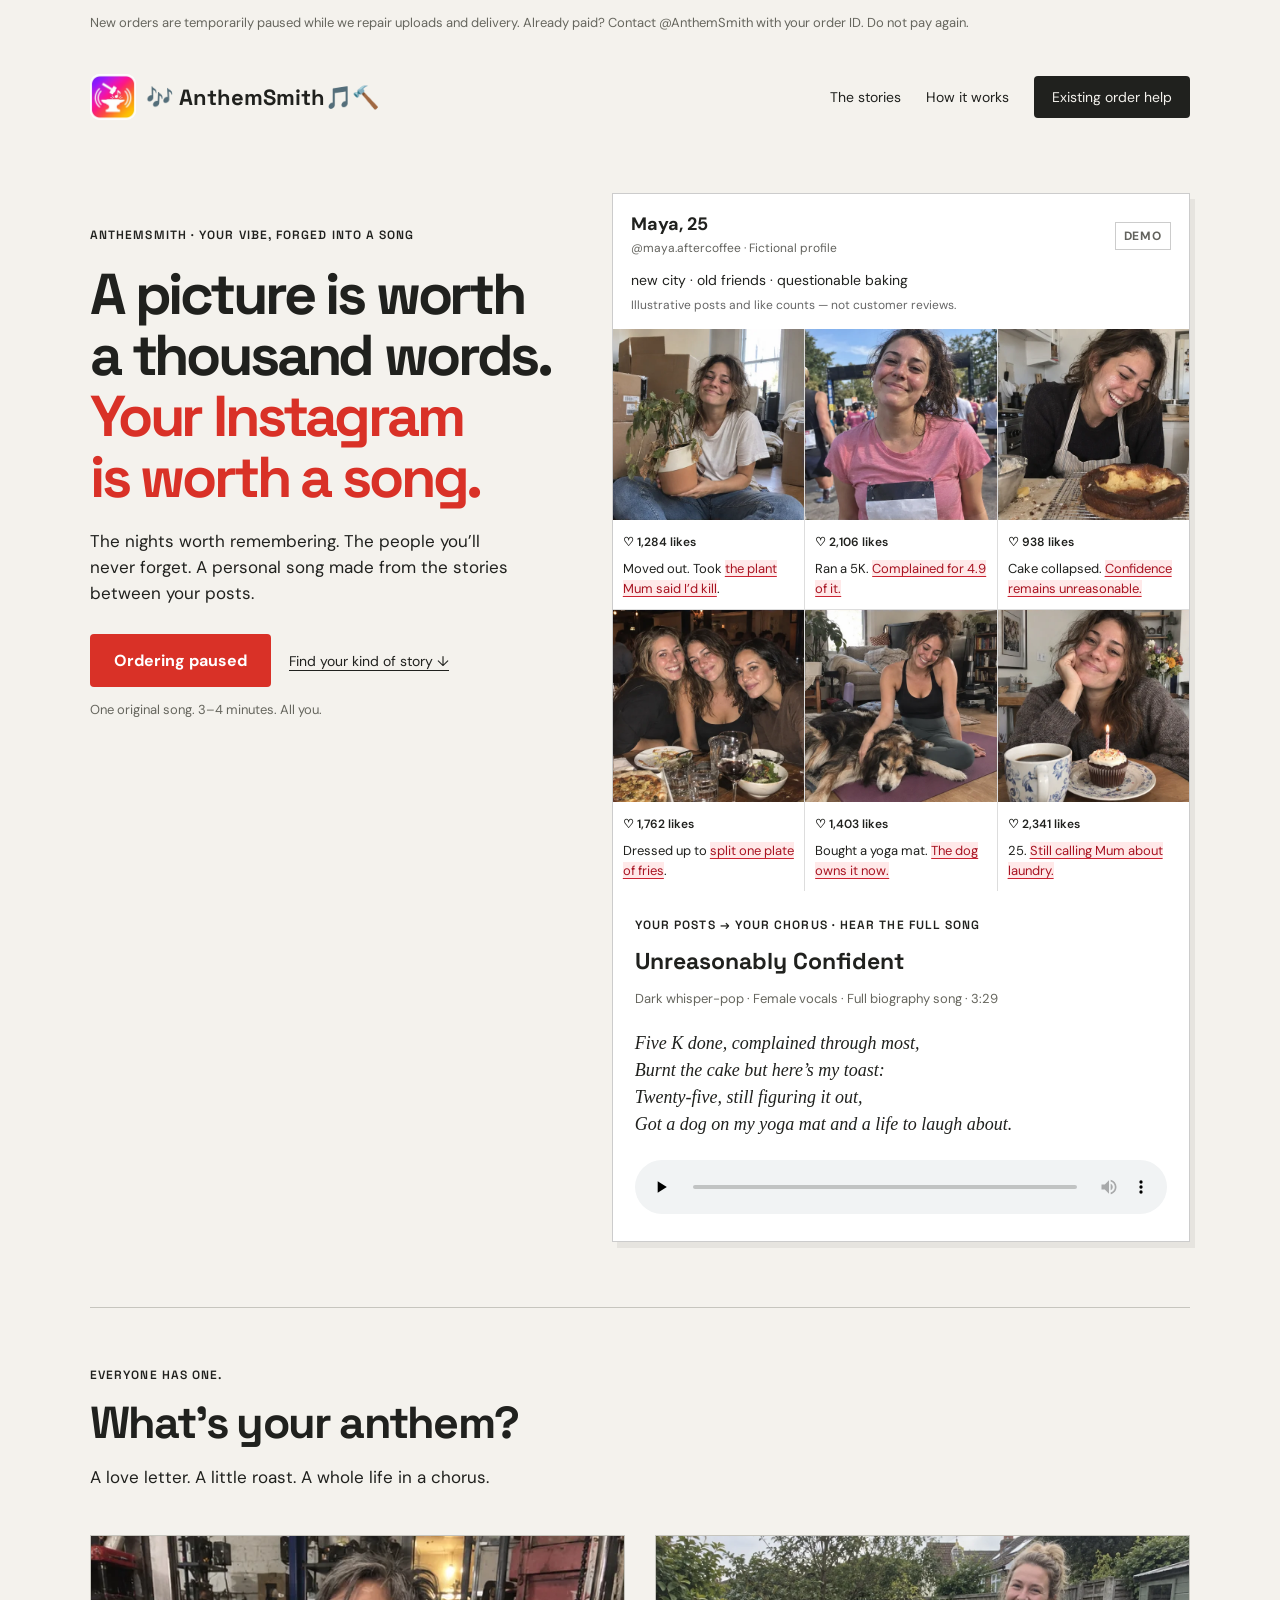
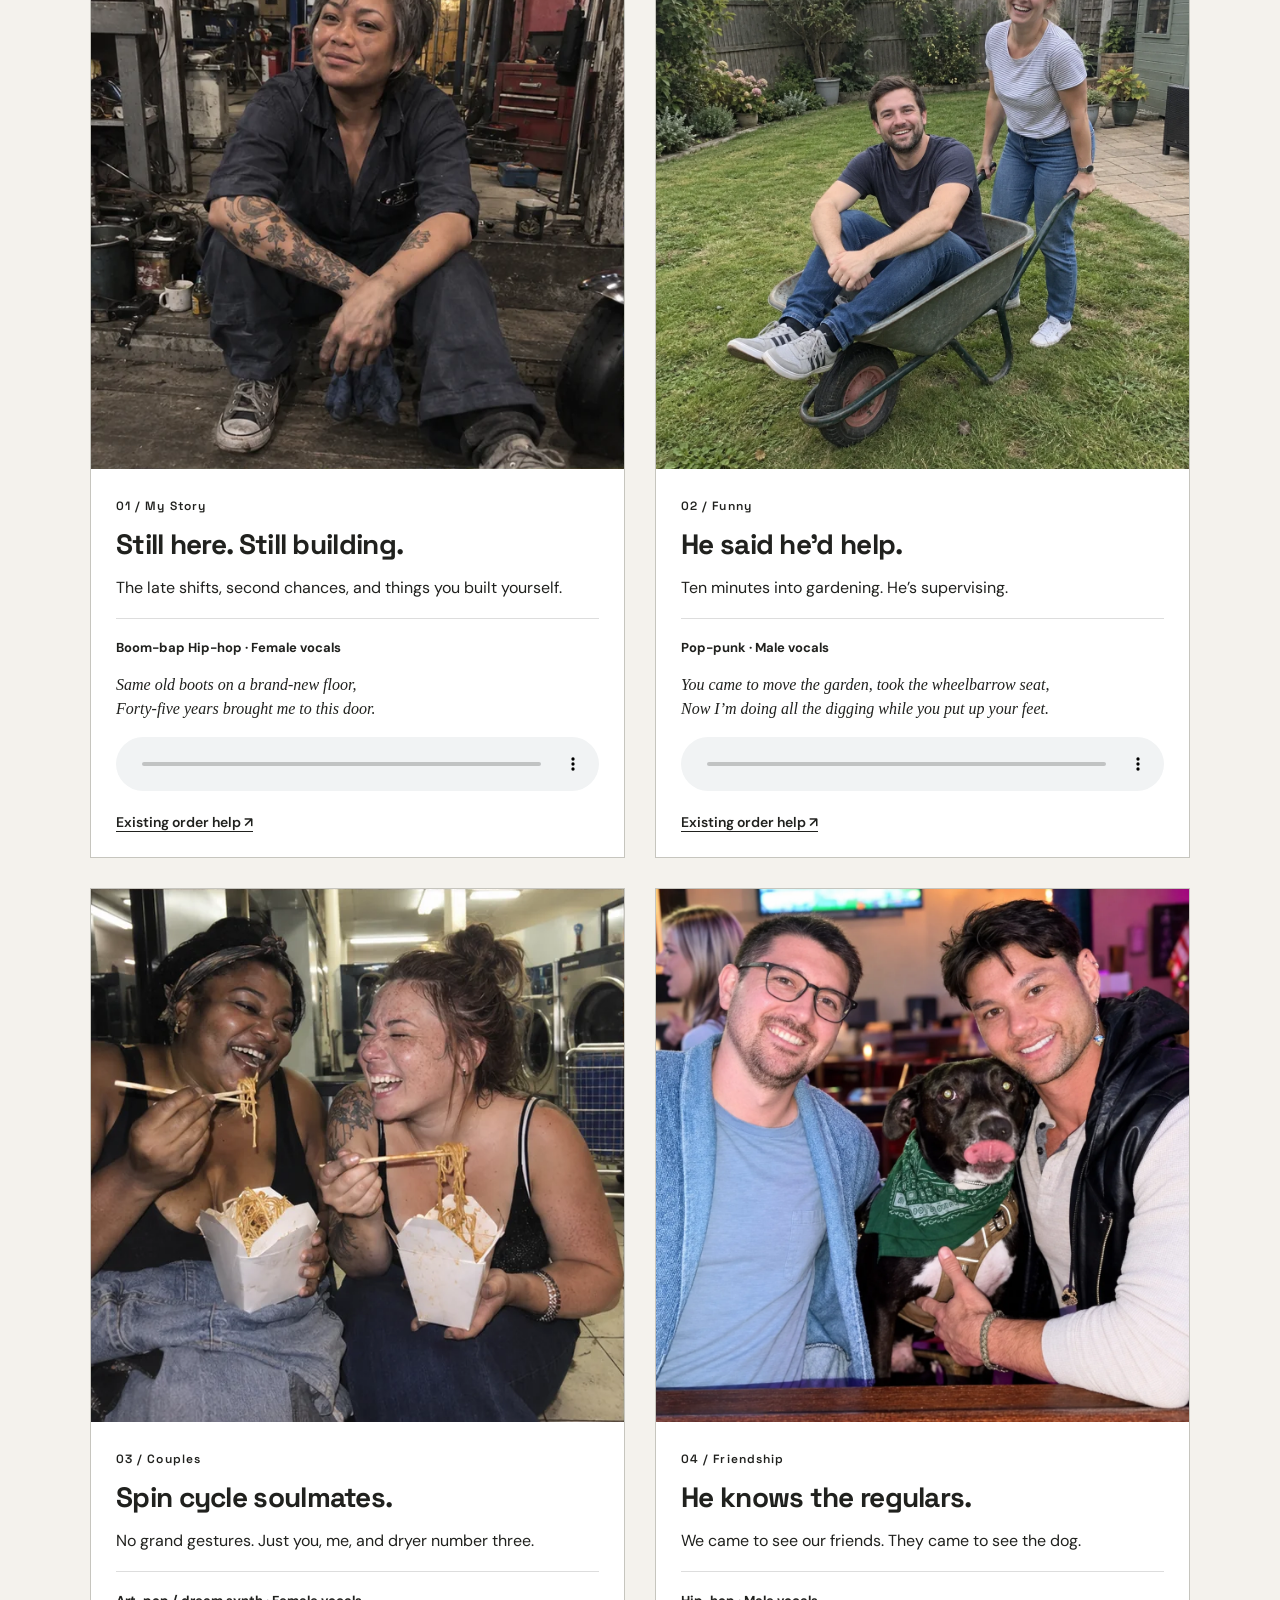
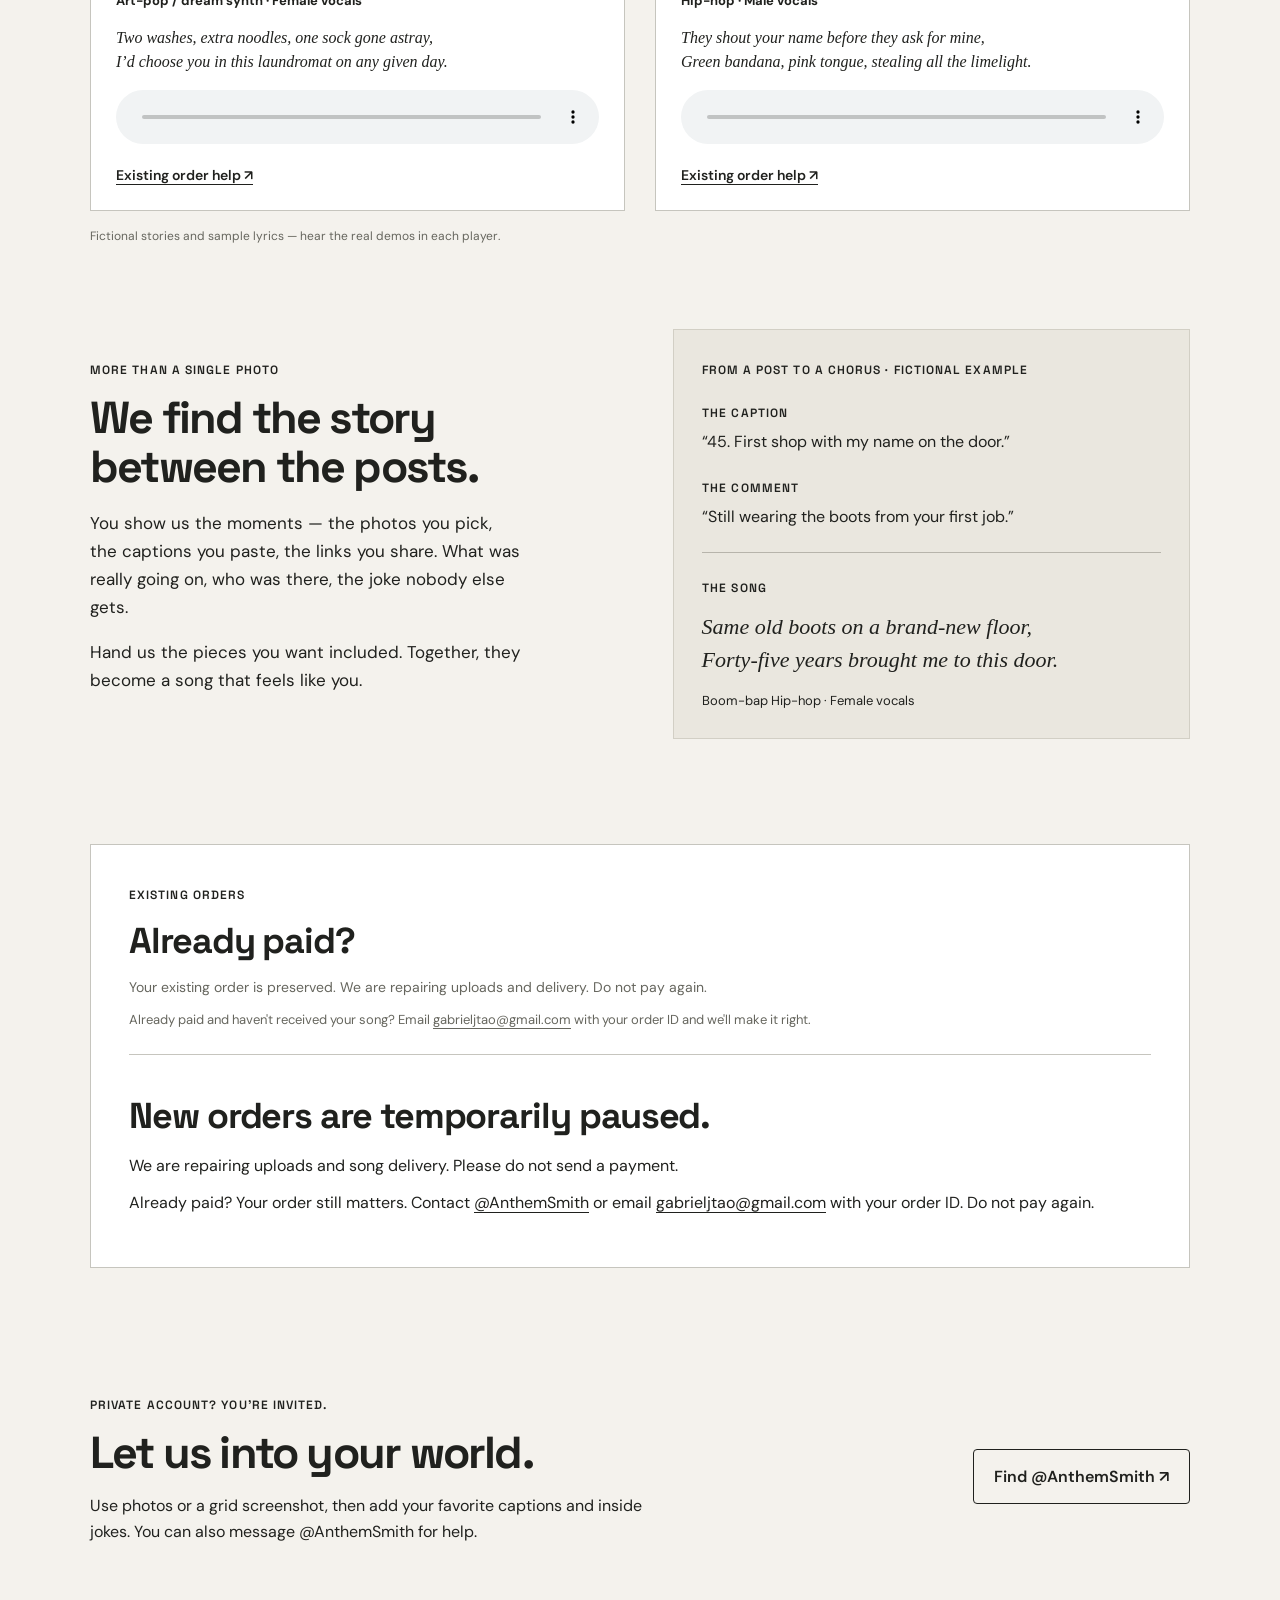
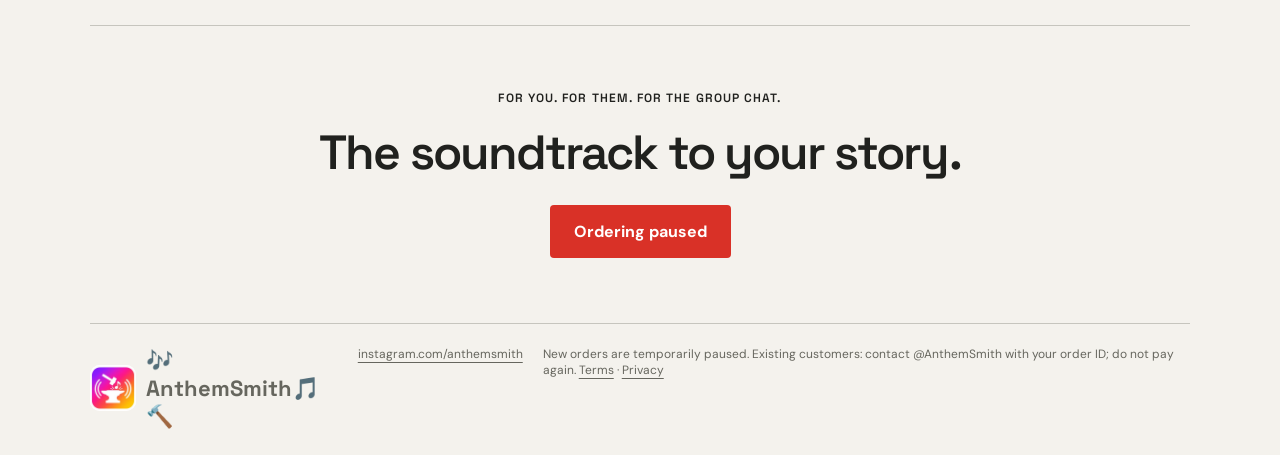
==== commit 38a463bf: "fix: contain static payment links and preserve existing-order help" ====
--- a/index.html
+++ b/index.html
@@ -1,8 +1,8 @@
-<!doctype html><html lang="en"><head><meta charset="utf-8"><meta name="viewport" content="width=device-width,initial-scale=1"><meta name="description" content="Your photos, captions, and inside jokes, forged into an original song."><title>🎶 AnthemSmith🎵🔨 — Your story, set to music</title><link rel="icon" type="image/webp" href="assets/anthemsmith-mark.webp"><meta property="og:type" content="website"><meta property="og:site_name" content="AnthemSmith"><meta property="og:title" content="🎶 AnthemSmith🎵🔨 — Your story, set to music"><meta property="og:description" content="Your photos, captions, and inside jokes, forged into an original song."><meta property="og:url" content="https://anthemsmith.com/"><meta property="og:image" content="https://anthemsmith.com/assets/anthemsmith-logo.png"><meta property="og:image:alt" content="AnthemSmith logo: a hammer forging a music note on an anvil"><meta property="og:image:width" content="1254"><meta property="og:image:height" content="1254"><meta name="twitter:card" content="summary"><meta name="twitter:title" content="🎶 AnthemSmith🎵🔨 — Your story, set to music"><meta name="twitter:description" content="Your photos, captions, and inside jokes, forged into an original song."><meta name="twitter:image" content="https://anthemsmith.com/assets/anthemsmith-logo.png"><link rel="stylesheet" href="style.css"></head><body><main id="site"></main><section id="builder" class="inline-builder"><span class="eyebrow">MAKE IT YOURS</span><h2>Your people. Your sound.</h2><p class="muted">Prepare your song request, then pay — your song starts forging the moment you return.</p><form id="songForm" onsubmit="event.preventDefault();submitInstant()"><fieldset class="intake-step"><legend>1. Share your story — pick one</legend><div class="intake-lanes">
+<!doctype html><html lang="en"><head><meta charset="utf-8"><meta name="viewport" content="width=device-width,initial-scale=1"><meta name="description" content="Your photos, captions, and inside jokes, forged into an original song."><title>🎶 AnthemSmith🎵🔨 — Your story, set to music</title><link rel="icon" type="image/webp" href="assets/anthemsmith-mark.webp"><meta property="og:type" content="website"><meta property="og:site_name" content="AnthemSmith"><meta property="og:title" content="🎶 AnthemSmith🎵🔨 — Your story, set to music"><meta property="og:description" content="Your photos, captions, and inside jokes, forged into an original song."><meta property="og:url" content="https://anthemsmith.com/"><meta property="og:image" content="https://anthemsmith.com/assets/anthemsmith-logo.png"><meta property="og:image:alt" content="AnthemSmith logo: a hammer forging a music note on an anvil"><meta property="og:image:width" content="1254"><meta property="og:image:height" content="1254"><meta name="twitter:card" content="summary"><meta name="twitter:title" content="🎶 AnthemSmith🎵🔨 — Your story, set to music"><meta name="twitter:description" content="Your photos, captions, and inside jokes, forged into an original song."><meta name="twitter:image" content="https://anthemsmith.com/assets/anthemsmith-logo.png"><link rel="stylesheet" href="style.css"></head><body><noscript><section aria-label="Service status"><h1>AnthemSmith</h1><p>New orders are temporarily paused. If you already paid, do not pay again. Contact <a href="mailto:gabrieljtao@gmail.com">AnthemSmith support</a> with your order ID. Enable JavaScript to play demos and check existing orders.</p></section></noscript><main id="site"></main><section id="builder" class="inline-builder"><span class="eyebrow">EXISTING ORDERS</span><h2>Already paid?</h2><p class="muted">Your existing order is preserved. We are repairing uploads and delivery. Do not pay again.</p><form id="songForm" hidden inert onsubmit="event.preventDefault();submitInstant()"><fieldset class="intake-step"><legend>1. Share your story — pick one</legend><div class="intake-lanes">
 <label class="lane"><input type="radio" name="intake_lane" value="link" onchange="pickLane(0)" checked> <b>Public Instagram link</b><span class="lane-note">Share a public profile; add the captions you want included</span></label>
 <div id="lane0"><label>Instagram URL<input type="url" id="instagram1" name="instagram1" placeholder="https://www.instagram.com/yourname/"></label><label id="secondProfile" hidden>Second Instagram URL <span class="optional">optional</span><input type="url" id="instagram2" name="instagram2" disabled placeholder="https://www.instagram.com/theirname/"></label><button type="button" id="addProfile" class="text-button">+ Add a second Instagram</button><label>Captions and inside jokes <span class="optional">optional</span><textarea name="laneDetails0" placeholder="Paste the posts or comments that tell the story"></textarea></label></div>
 <label class="lane"><input type="radio" name="intake_lane" value="screenshot" onchange="pickLane(1)"> <b>Upload a screenshot of your Instagram grid</b><span class="lane-note">One per person — duos welcome (2 max)</span></label>
-<div id="lane1" hidden><input type="file" id="gridShot" name="gridShot" accept="image/jpeg,image/png,image/webp" multiple><p class="small">JPG, PNG or WebP · Up to 15 MB</p><p class="intake-error" id="shotName" role="status"></p><div class="file-previews" id="shotPreviews"></div><label>Paste the captions, or tell us about these <span class="optional">optional — but it&rsquo;s the good stuff</span><textarea name="laneDetails1" placeholder="What the grid screenshot can&rsquo;t show — captions, the story, the joke"></textarea></label></div>
+<div id="lane1" hidden><input type="file" id="gridShot" name="gridShot" accept="image/jpeg,image/png,image/webp" multiple><p class="small">JPG, PNG or WebP · Up to 10 MB</p><p class="intake-error" id="shotName" role="status"></p><div class="file-previews" id="shotPreviews"></div><label>Paste the captions, or tell us about these <span class="optional">optional — but it&rsquo;s the good stuff</span><textarea name="laneDetails1" placeholder="What the grid screenshot can&rsquo;t show — captions, the story, the joke"></textarea></label></div>
 <label class="lane"><input type="radio" name="intake_lane" value="photos" onchange="pickLane(2)"> <b>Upload up to 10 photos</b><span class="lane-note">The moments that tell it best</span></label>
-<div id="lane2" hidden><input type="file" id="photoUpload" name="photoUpload" accept="image/jpeg,image/png,image/webp" multiple><p class="small">JPG, PNG or WebP · Up to 15 MB each, 50 MB total</p><p class="intake-error" id="photoCount" role="status"></p><div class="file-previews" id="photoPreviews"></div><label>Paste the captions, or tell us about these <span class="optional">optional — but it&rsquo;s the good stuff</span><textarea name="laneDetails2" placeholder="Who&rsquo;s in these, what was going on, the joke nobody else gets"></textarea></label></div>
-<details class="private"><summary>Private account? Send the receipts.</summary><p>Message <a href="https://www.instagram.com/anthemsmith/" target="_blank" rel="noopener">@AnthemSmith</a> — then paste the captions and comments, or drop your own data export. We read your actual people from what you hand us.</p><p class="small">We never read accounts by automated logged-in access. You send the content; we read what you give us.</p></details></fieldset><fieldset class="intake-step"><legend>2. Pick your song</legend><div class="form-row"><label>Song type<select name="category" id="categorySelect"><option value="My Story">My Story / Biography</option><option>Funny</option><option>Couples</option><option>Friendship</option></select></label><label>Mood<select name="mood" id="moodSelect"></select></label></div></fieldset><fieldset class="intake-step"><legend>3. What do you want your song to sound like?</legend><label>YouTube or Spotify song link <span class="optional">optional</span><input id="referenceUrl" type="url" name="referenceUrl" placeholder="Paste your favorite song link"></label><p class="small">We use the musical feel to guide your original song.</p><fieldset class="voice"><legend>Choose a voice</legend><label><input type="radio" name="voice" value="Male"> Male</label><label><input type="radio" name="voice" value="Female"> Female</label><label><input type="radio" name="voice" value="Surprise me" checked> Surprise me</label></fieldset><details><summary>Artist, song title & genre</summary><div class="form-row"><label>Artist<input name="artist" placeholder="Artist name"></label><label>Song title<input name="song" placeholder="Song title"></label></div><label>Genre<select name="genre"><option>Use my reference</option><option>Pop</option><option>R&B / Soul</option><option>Indie / Alternative</option><option>Acoustic / Folk</option><option>Hip-hop</option><option>Rock</option><option>Country</option></select></label></details></fieldset><details class="personal-details"><summary>Add names & the details we shouldn’t miss</summary><label>Who’s it about?<input name="names" placeholder="Your name, their name, or both"></label><label>Memories, captions or inside jokes<textarea name="details" placeholder="Paste the moments you want included…"></textarea></label></details><fieldset class="intake-step"><legend>4. How are you paying?</legend><div class="pay-choice"><label class="gate-line"><input type="radio" name="pay_method" value="card" checked> <span><b>Card · Apple Pay · Link</b> — instant, recommended</span></label><label class="gate-line"><input type="radio" name="pay_method" value="venmo_cashapp"> <span><b>Venmo or Cash App</b> — scan the QR, then confirm</span></label></div></fieldset><fieldset class="intake-step"><label class="gate-line"><input type="checkbox" id="consent_rights" required><span>I have permission to share these photos, captions and details. <a href="privacy.html">Privacy Notice</a> · <a href="terms.html">Terms</a></span></label></fieldset><button class="primary" type="submit">Pay $5 — forge my song</button><p class="small">$5 · One original 3–4 minute song · Card or Venmo/Cash App</p><!-- static contact mirrors (app.js owns live delivery validation): exactly one valid contact is enforced at submit --><input type="hidden" name="delivery" value=""><input type="hidden" name="sms_to" value=""><input type="hidden" name="email" value=""></form><p class="small" style="margin-top:12px">Already paid and haven't received your song? Email <a href="mailto:gabrieljtao@gmail.com">gabrieljtao@gmail.com</a> with your order ID and we'll make it right.</p><section id="brief" hidden></section><section id="payment" hidden><span class="eyebrow">LAST STEP</span><h2>Lock in your song</h2><p class="muted">Check your brief, then pay. Card, Apple Pay and Link below; Cash App and Venmo work too. Your song lands in your inbox in minutes.</p><div class="pay-grid"><div class="pay-card"><b>Card · Apple Pay · Link</b><a class="pay-link" href="https://buy.stripe.com/6oU5kE4LT9Md16lbzu14402?success_url=http%3A%2F%2Fanthemsmith.com%2F%3Fpaid%3D1">Pay $5 — song #2</a><a class="pay-link" href="https://buy.stripe.com/00w9AUbah8I9cP38ni14403">Pay $3 — song #3</a><p class="small">Repeat-customer prices.</p></div><div class="pay-card"><b>Cash App</b><img src="assets/cashapp_qr_gabe_20260915.jpg" alt="Cash App QR for $Gabrielmoneys" width="180" height="180"><a class="pay-link" href="https://cash.app/$Gabrielmoneys">cash.app/$Gabrielmoneys</a><p class="small">Scan the QR or tap the link. Cashtag: $Gabrielmoneys</p></div><div class="pay-card"><b>Venmo</b><img src="assets/venmo_qr_profile_20260916.png" alt="Venmo QR for @Gabriel-Tao" width="180" height="180"><a class="pay-link" href="https://venmo.com/u/Gabriel-Tao">Open Venmo — @Gabriel-Tao</a><p class="small">Scan the QR or tap the link. Handle: @Gabriel-Tao</p></div></div><p class="small">Order terms: AI-generated song, immediate delivery — your 14-day cancellation right ends once delivery starts. <a href="terms.html">Terms</a> · <a href="privacy.html">Privacy Notice</a>.</p></section></section><dialog id="demo"><button class="close" aria-label="Close story example">×</button><span class="eyebrow">FICTIONAL STORY EXAMPLE</span><h2 id="demoTitle"></h2><div id="demoPhoto" class="photo"></div><p id="demoCaption"></p><div id="demoSample"></div><p class="small">Illustrative and altered imagery. Play the 30-second demo above.</p><button class="primary" id="demoCreate">Make a story like this ↗</button></dialog><script src="request-zip.js"></script><script src="app.js"></script></body></html>
+<div id="lane2" hidden><input type="file" id="photoUpload" name="photoUpload" accept="image/jpeg,image/png,image/webp" multiple><p class="small">JPG, PNG or WebP · Up to 10 MB each, 50 MB total</p><p class="intake-error" id="photoCount" role="status"></p><div class="file-previews" id="photoPreviews"></div><label>Paste the captions, or tell us about these <span class="optional">optional — but it&rsquo;s the good stuff</span><textarea name="laneDetails2" placeholder="Who&rsquo;s in these, what was going on, the joke nobody else gets"></textarea></label></div>
+<details class="private"><summary>Private account? Send the receipts.</summary><p>Message <a href="https://www.instagram.com/anthemsmith/" target="_blank" rel="noopener">@AnthemSmith</a> — then paste the captions and comments, or drop your own data export. We read your actual people from what you hand us.</p><p class="small">We never read accounts by automated logged-in access. You send the content; we read what you give us.</p></details></fieldset><fieldset class="intake-step"><legend>2. Pick your song</legend><div class="form-row"><label>Song type<select name="category" id="categorySelect"><option value="My Story">My Story / Biography</option><option>Funny</option><option>Couples</option><option>Friendship</option></select></label><label>Mood<select name="mood" id="moodSelect"></select></label></div></fieldset><fieldset class="intake-step"><legend>3. What do you want your song to sound like?</legend><label>YouTube or Spotify song link <span class="optional">optional</span><input id="referenceUrl" type="url" name="referenceUrl" placeholder="Paste your favorite song link"></label><p class="small">We use the musical feel to guide your original song.</p><fieldset class="voice"><legend>Choose a voice</legend><label><input type="radio" name="voice" value="Male"> Male</label><label><input type="radio" name="voice" value="Female"> Female</label><label><input type="radio" name="voice" value="Surprise me" checked> Surprise me</label></fieldset><details><summary>Artist, song title & genre</summary><div class="form-row"><label>Artist<input name="artist" placeholder="Artist name"></label><label>Song title<input name="song" placeholder="Song title"></label></div><label>Genre<select name="genre"><option>Use my reference</option><option>Pop</option><option>R&B / Soul</option><option>Indie / Alternative</option><option>Acoustic / Folk</option><option>Hip-hop</option><option>Rock</option><option>Country</option></select></label></details></fieldset><details class="personal-details"><summary>Add names & the details we shouldn’t miss</summary><label>Who’s it about?<input name="names" placeholder="Your name, their name, or both"></label><label>Memories, captions or inside jokes<textarea name="details" placeholder="Paste the moments you want included…"></textarea></label></details><fieldset class="intake-step"><label class="gate-line"><input type="checkbox" id="consent_rights" required><span>I have permission to share these photos, captions and details. <a href="privacy.html">Privacy Notice</a> · <a href="terms.html">Terms</a></span></label></fieldset><button class="primary" type="submit" disabled>Ordering paused</button><p class="small">Checkout is disabled until uploads, payment verification and delivery are tested.</p><!-- static contact mirrors (app.js owns live delivery validation): exactly one valid contact is enforced at submit --><input type="hidden" name="delivery" value=""><input type="hidden" name="sms_to" value=""><input type="hidden" name="email" value=""></form><p class="small" style="margin-top:12px">Already paid and haven't received your song? Email <a href="mailto:gabrieljtao@gmail.com">gabrieljtao@gmail.com</a> with your order ID and we'll make it right.</p><section id="brief" hidden></section><section id="payment" hidden><h2>Ordering paused</h2><p>Checkout is disabled while we repair uploads and delivery. Do not send a payment. Existing paid orders are preserved.</p></section></section><dialog id="demo"><button class="close" aria-label="Close story example">×</button><span class="eyebrow">FICTIONAL STORY EXAMPLE</span><h2 id="demoTitle"></h2><div id="demoPhoto" class="photo"></div><p id="demoCaption"></p><div id="demoSample"></div><p class="small">Illustrative and altered imagery. Play the 30-second demo above.</p><button class="primary" id="demoCreate">Existing order help ↗</button></dialog><script src="request-zip.js"></script><script src="app.js"></script></body></html>
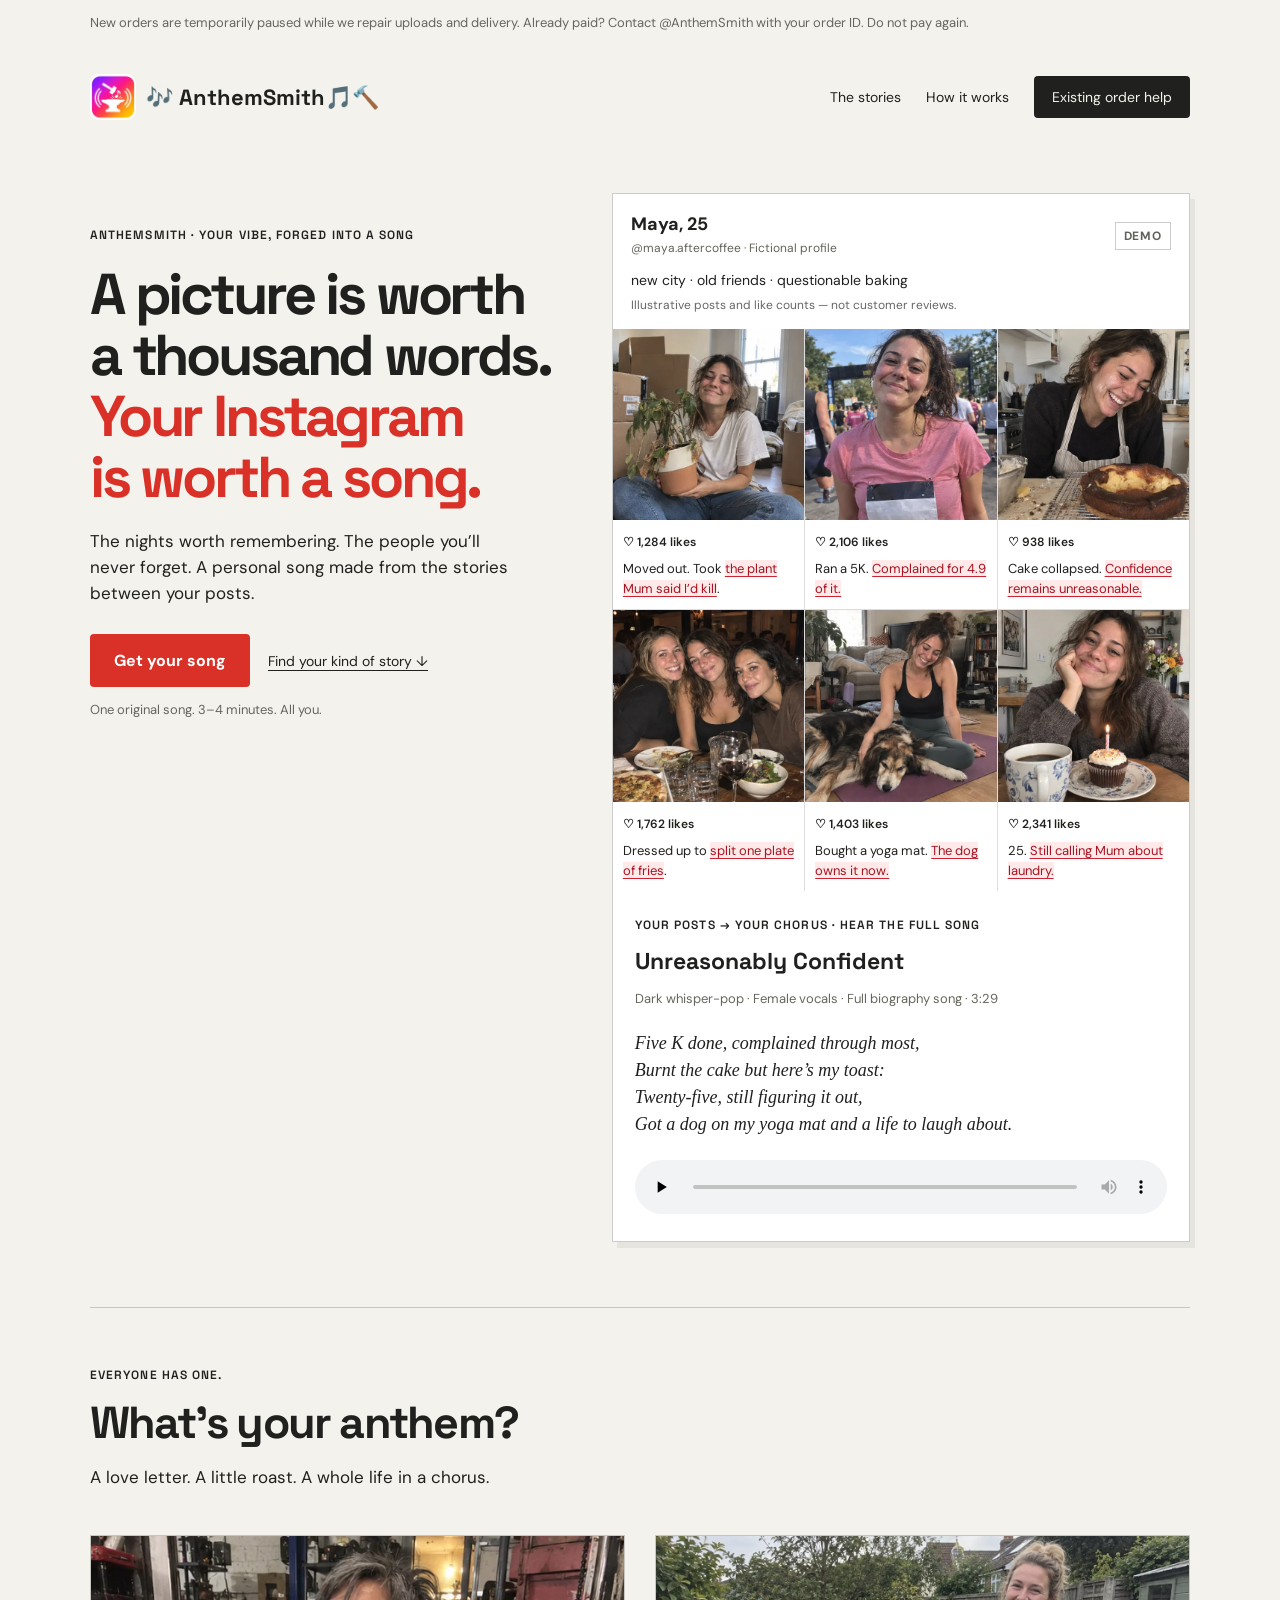
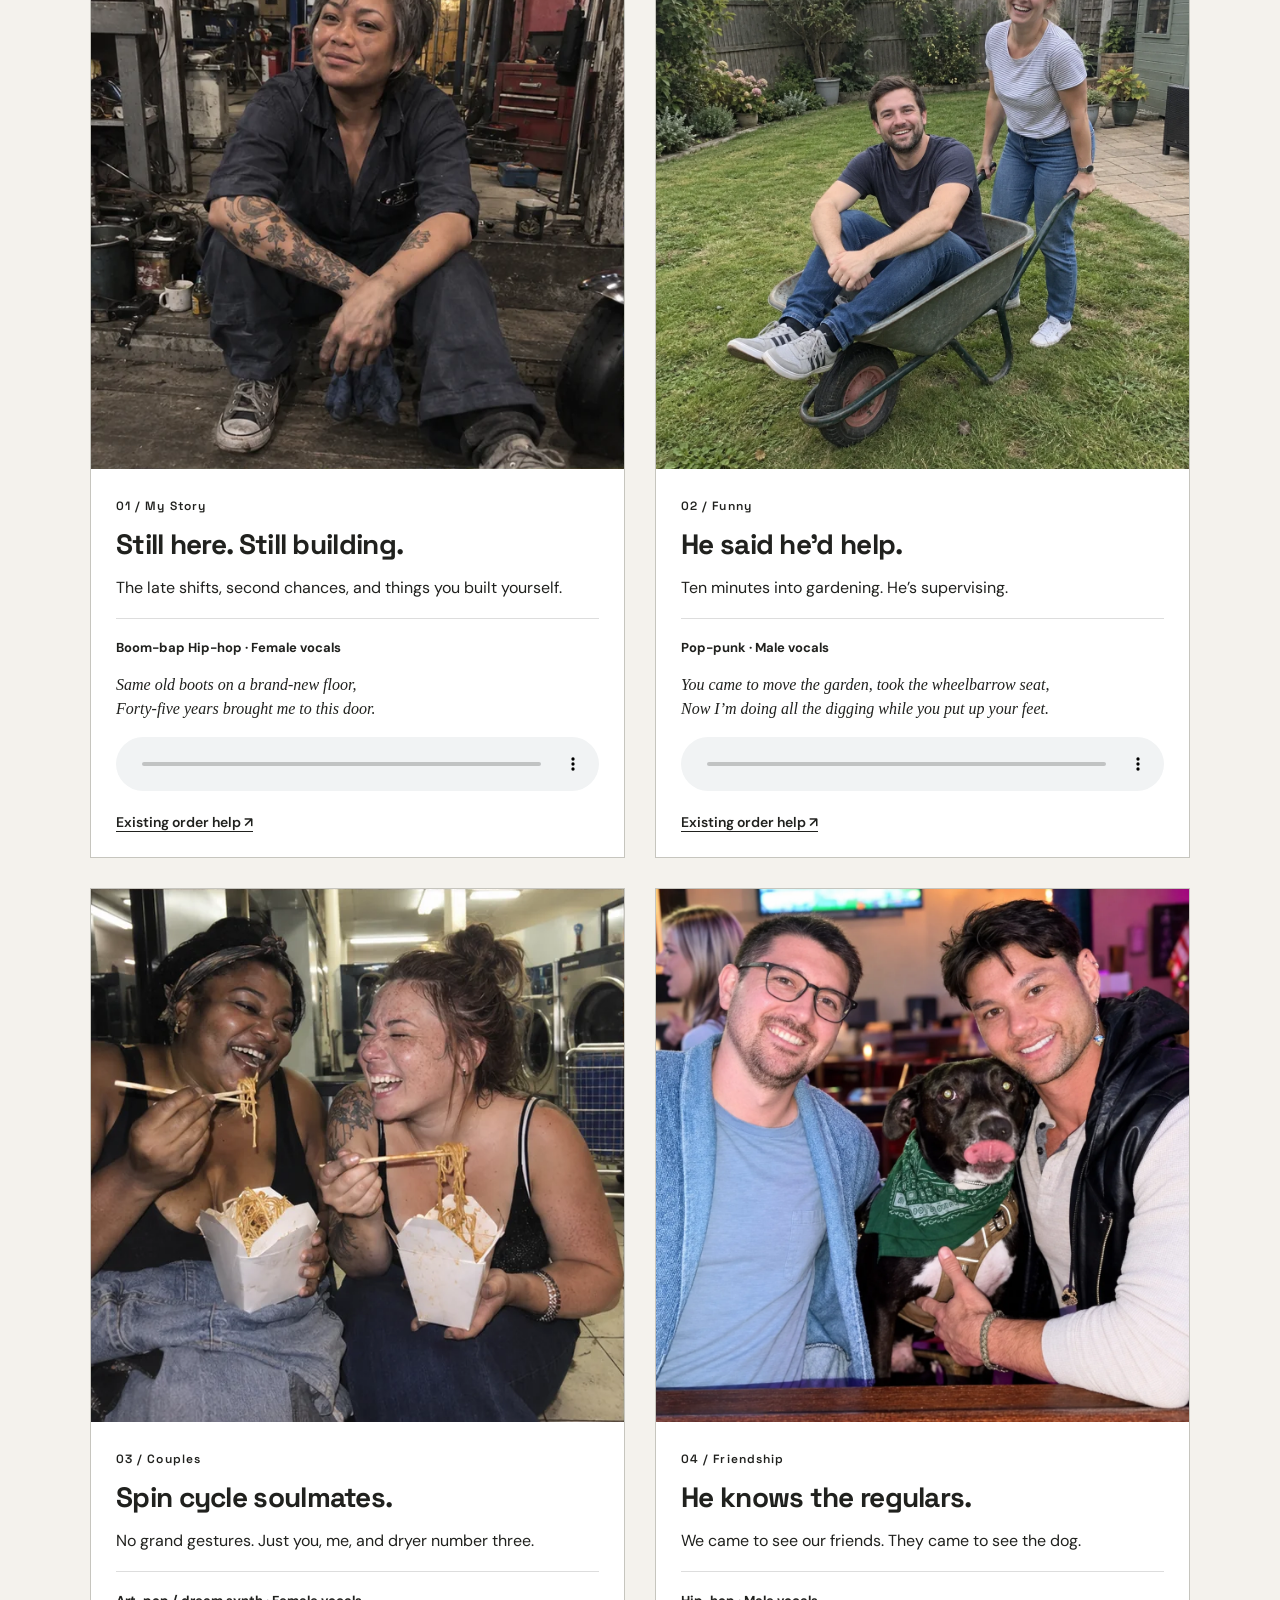
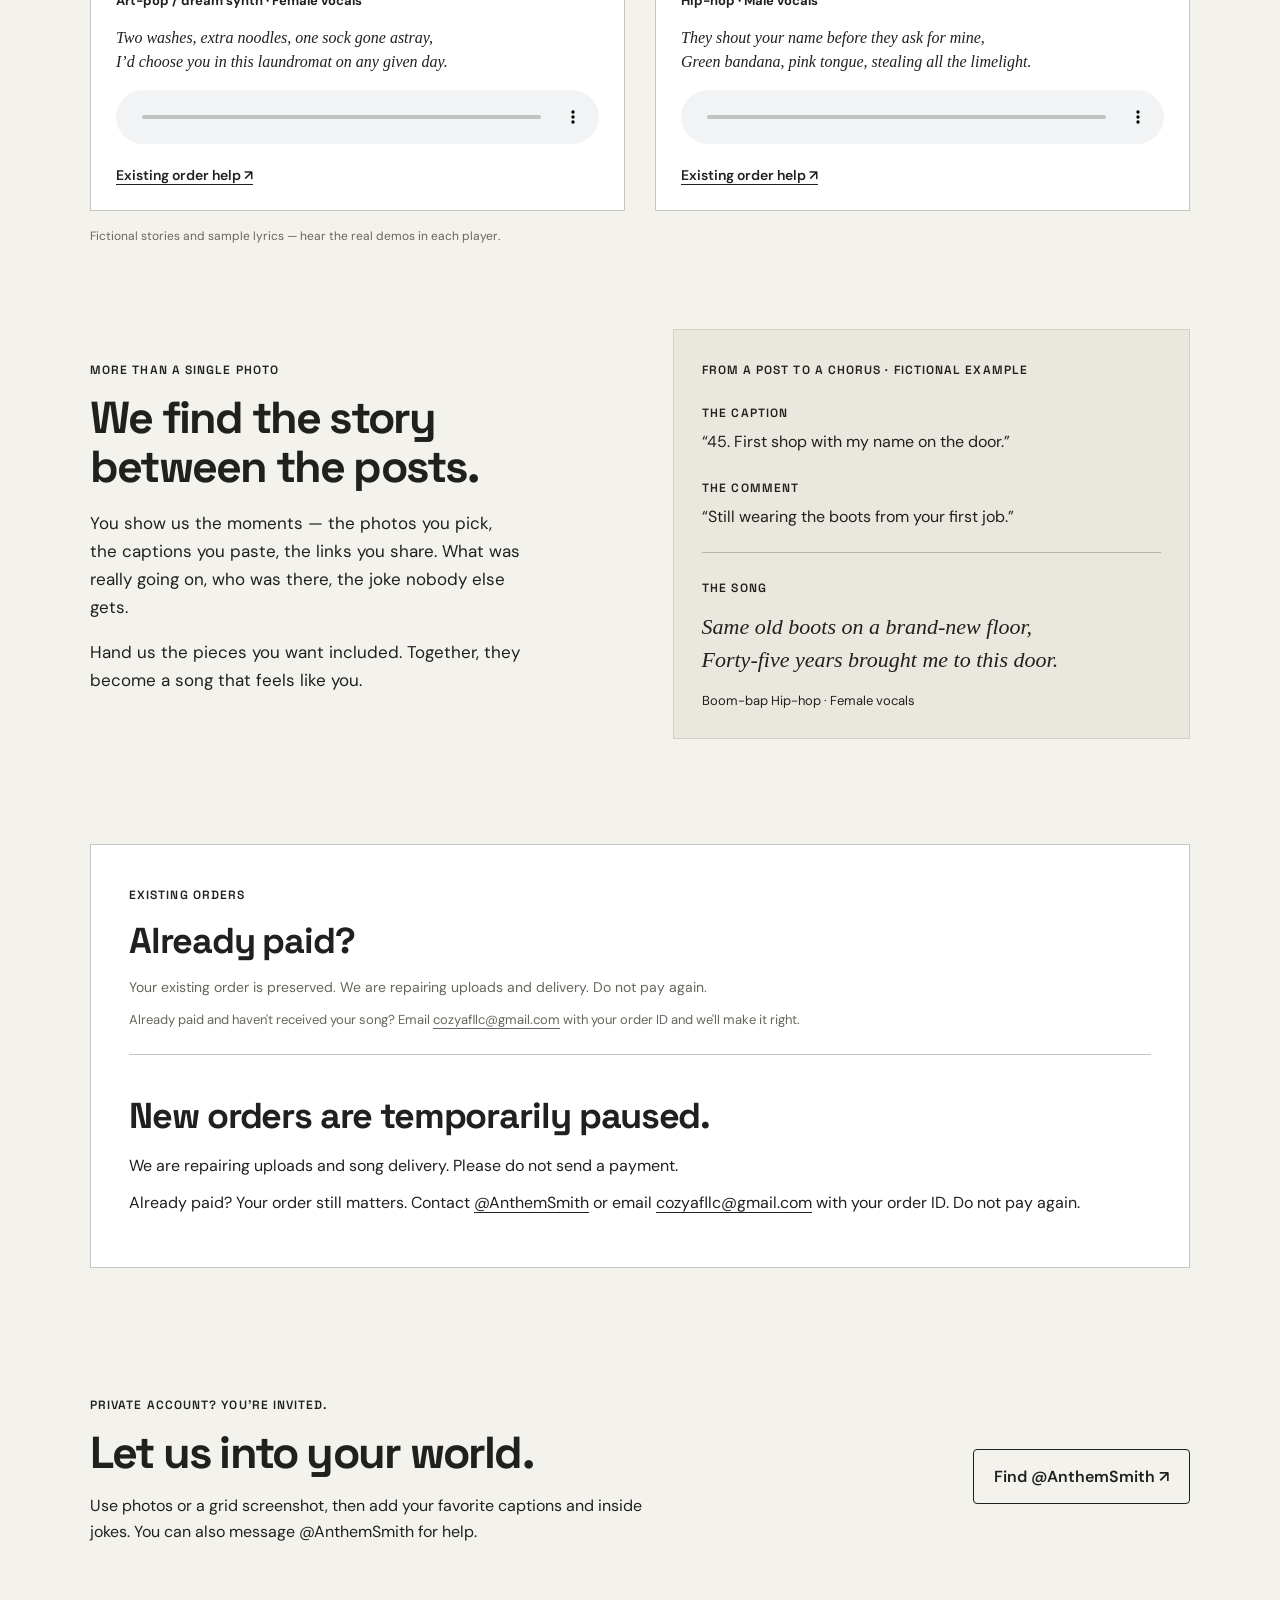
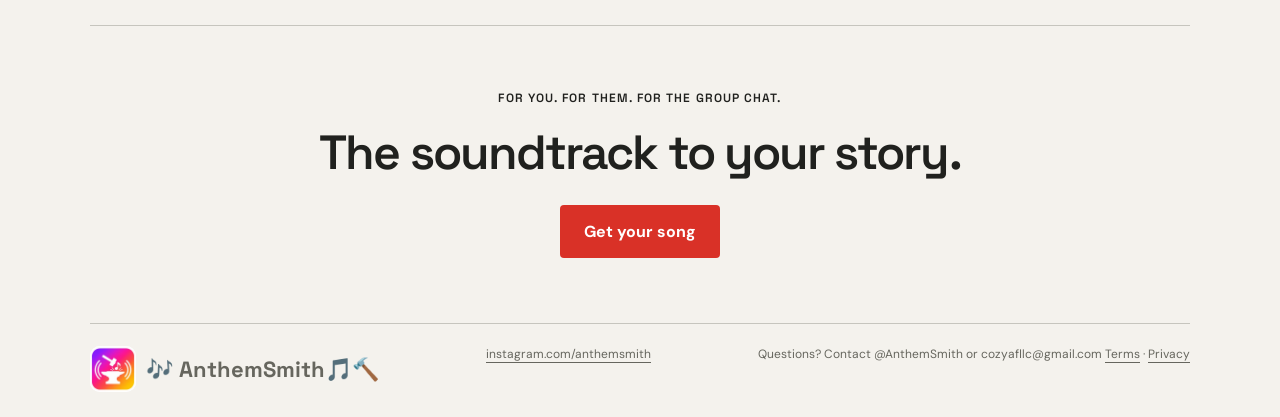
==== commit d133db5d: "ox: unpause checkout, cozyafllc email, scrub Gabriel Tao → Cozy AF LLC, wire payment" ====
--- a/index.html
+++ b/index.html
@@ -1,8 +1,8 @@
-<!doctype html><html lang="en"><head><meta charset="utf-8"><meta name="viewport" content="width=device-width,initial-scale=1"><meta name="description" content="Your photos, captions, and inside jokes, forged into an original song."><title>🎶 AnthemSmith🎵🔨 — Your story, set to music</title><link rel="icon" type="image/webp" href="assets/anthemsmith-mark.webp"><meta property="og:type" content="website"><meta property="og:site_name" content="AnthemSmith"><meta property="og:title" content="🎶 AnthemSmith🎵🔨 — Your story, set to music"><meta property="og:description" content="Your photos, captions, and inside jokes, forged into an original song."><meta property="og:url" content="https://anthemsmith.com/"><meta property="og:image" content="https://anthemsmith.com/assets/anthemsmith-logo.png"><meta property="og:image:alt" content="AnthemSmith logo: a hammer forging a music note on an anvil"><meta property="og:image:width" content="1254"><meta property="og:image:height" content="1254"><meta name="twitter:card" content="summary"><meta name="twitter:title" content="🎶 AnthemSmith🎵🔨 — Your story, set to music"><meta name="twitter:description" content="Your photos, captions, and inside jokes, forged into an original song."><meta name="twitter:image" content="https://anthemsmith.com/assets/anthemsmith-logo.png"><link rel="stylesheet" href="style.css"></head><body><noscript><section aria-label="Service status"><h1>AnthemSmith</h1><p>New orders are temporarily paused. If you already paid, do not pay again. Contact <a href="mailto:gabrieljtao@gmail.com">AnthemSmith support</a> with your order ID. Enable JavaScript to play demos and check existing orders.</p></section></noscript><main id="site"></main><section id="builder" class="inline-builder"><span class="eyebrow">EXISTING ORDERS</span><h2>Already paid?</h2><p class="muted">Your existing order is preserved. We are repairing uploads and delivery. Do not pay again.</p><form id="songForm" hidden inert onsubmit="event.preventDefault();submitInstant()"><fieldset class="intake-step"><legend>1. Share your story — pick one</legend><div class="intake-lanes">
+<!doctype html><html lang="en"><head><meta charset="utf-8"><meta name="viewport" content="width=device-width,initial-scale=1"><meta name="description" content="Your photos, captions, and inside jokes, forged into an original song."><title>🎶 AnthemSmith🎵🔨 — Your story, set to music</title><link rel="icon" type="image/webp" href="assets/anthemsmith-mark.webp"><meta property="og:type" content="website"><meta property="og:site_name" content="AnthemSmith"><meta property="og:title" content="🎶 AnthemSmith🎵🔨 — Your story, set to music"><meta property="og:description" content="Your photos, captions, and inside jokes, forged into an original song."><meta property="og:url" content="https://anthemsmith.com/"><meta property="og:image" content="https://anthemsmith.com/assets/anthemsmith-logo.png"><meta property="og:image:alt" content="AnthemSmith logo: a hammer forging a music note on an anvil"><meta property="og:image:width" content="1254"><meta property="og:image:height" content="1254"><meta name="twitter:card" content="summary"><meta name="twitter:title" content="🎶 AnthemSmith🎵🔨 — Your story, set to music"><meta name="twitter:description" content="Your photos, captions, and inside jokes, forged into an original song."><meta name="twitter:image" content="https://anthemsmith.com/assets/anthemsmith-logo.png"><link rel="stylesheet" href="style.css"></head><body><noscript><section aria-label="Service status"><h1>AnthemSmith</h1><p>New orders are temporarily paused. If you already paid, do not pay again. Contact <a href="mailto:cozyafllc@gmail.com">AnthemSmith support</a> with your order ID. Enable JavaScript to play demos and check existing orders.</p></section></noscript><main id="site"></main><section id="builder" class="inline-builder"><span class="eyebrow">EXISTING ORDERS</span><h2>Already paid?</h2><p class="muted">Your existing order is preserved. We are repairing uploads and delivery. Do not pay again.</p><form id="songForm" hidden inert onsubmit="event.preventDefault();submitInstant()"><fieldset class="intake-step"><legend>1. Share your story — pick one</legend><div class="intake-lanes">
 <label class="lane"><input type="radio" name="intake_lane" value="link" onchange="pickLane(0)" checked> <b>Public Instagram link</b><span class="lane-note">Share a public profile; add the captions you want included</span></label>
 <div id="lane0"><label>Instagram URL<input type="url" id="instagram1" name="instagram1" placeholder="https://www.instagram.com/yourname/"></label><label id="secondProfile" hidden>Second Instagram URL <span class="optional">optional</span><input type="url" id="instagram2" name="instagram2" disabled placeholder="https://www.instagram.com/theirname/"></label><button type="button" id="addProfile" class="text-button">+ Add a second Instagram</button><label>Captions and inside jokes <span class="optional">optional</span><textarea name="laneDetails0" placeholder="Paste the posts or comments that tell the story"></textarea></label></div>
 <label class="lane"><input type="radio" name="intake_lane" value="screenshot" onchange="pickLane(1)"> <b>Upload a screenshot of your Instagram grid</b><span class="lane-note">One per person — duos welcome (2 max)</span></label>
 <div id="lane1" hidden><input type="file" id="gridShot" name="gridShot" accept="image/jpeg,image/png,image/webp" multiple><p class="small">JPG, PNG or WebP · Up to 10 MB</p><p class="intake-error" id="shotName" role="status"></p><div class="file-previews" id="shotPreviews"></div><label>Paste the captions, or tell us about these <span class="optional">optional — but it&rsquo;s the good stuff</span><textarea name="laneDetails1" placeholder="What the grid screenshot can&rsquo;t show — captions, the story, the joke"></textarea></label></div>
 <label class="lane"><input type="radio" name="intake_lane" value="photos" onchange="pickLane(2)"> <b>Upload up to 10 photos</b><span class="lane-note">The moments that tell it best</span></label>
 <div id="lane2" hidden><input type="file" id="photoUpload" name="photoUpload" accept="image/jpeg,image/png,image/webp" multiple><p class="small">JPG, PNG or WebP · Up to 10 MB each, 50 MB total</p><p class="intake-error" id="photoCount" role="status"></p><div class="file-previews" id="photoPreviews"></div><label>Paste the captions, or tell us about these <span class="optional">optional — but it&rsquo;s the good stuff</span><textarea name="laneDetails2" placeholder="Who&rsquo;s in these, what was going on, the joke nobody else gets"></textarea></label></div>
-<details class="private"><summary>Private account? Send the receipts.</summary><p>Message <a href="https://www.instagram.com/anthemsmith/" target="_blank" rel="noopener">@AnthemSmith</a> — then paste the captions and comments, or drop your own data export. We read your actual people from what you hand us.</p><p class="small">We never read accounts by automated logged-in access. You send the content; we read what you give us.</p></details></fieldset><fieldset class="intake-step"><legend>2. Pick your song</legend><div class="form-row"><label>Song type<select name="category" id="categorySelect"><option value="My Story">My Story / Biography</option><option>Funny</option><option>Couples</option><option>Friendship</option></select></label><label>Mood<select name="mood" id="moodSelect"></select></label></div></fieldset><fieldset class="intake-step"><legend>3. What do you want your song to sound like?</legend><label>YouTube or Spotify song link <span class="optional">optional</span><input id="referenceUrl" type="url" name="referenceUrl" placeholder="Paste your favorite song link"></label><p class="small">We use the musical feel to guide your original song.</p><fieldset class="voice"><legend>Choose a voice</legend><label><input type="radio" name="voice" value="Male"> Male</label><label><input type="radio" name="voice" value="Female"> Female</label><label><input type="radio" name="voice" value="Surprise me" checked> Surprise me</label></fieldset><details><summary>Artist, song title & genre</summary><div class="form-row"><label>Artist<input name="artist" placeholder="Artist name"></label><label>Song title<input name="song" placeholder="Song title"></label></div><label>Genre<select name="genre"><option>Use my reference</option><option>Pop</option><option>R&B / Soul</option><option>Indie / Alternative</option><option>Acoustic / Folk</option><option>Hip-hop</option><option>Rock</option><option>Country</option></select></label></details></fieldset><details class="personal-details"><summary>Add names & the details we shouldn’t miss</summary><label>Who’s it about?<input name="names" placeholder="Your name, their name, or both"></label><label>Memories, captions or inside jokes<textarea name="details" placeholder="Paste the moments you want included…"></textarea></label></details><fieldset class="intake-step"><label class="gate-line"><input type="checkbox" id="consent_rights" required><span>I have permission to share these photos, captions and details. <a href="privacy.html">Privacy Notice</a> · <a href="terms.html">Terms</a></span></label></fieldset><button class="primary" type="submit" disabled>Ordering paused</button><p class="small">Checkout is disabled until uploads, payment verification and delivery are tested.</p><!-- static contact mirrors (app.js owns live delivery validation): exactly one valid contact is enforced at submit --><input type="hidden" name="delivery" value=""><input type="hidden" name="sms_to" value=""><input type="hidden" name="email" value=""></form><p class="small" style="margin-top:12px">Already paid and haven't received your song? Email <a href="mailto:gabrieljtao@gmail.com">gabrieljtao@gmail.com</a> with your order ID and we'll make it right.</p><section id="brief" hidden></section><section id="payment" hidden><h2>Ordering paused</h2><p>Checkout is disabled while we repair uploads and delivery. Do not send a payment. Existing paid orders are preserved.</p></section></section><dialog id="demo"><button class="close" aria-label="Close story example">×</button><span class="eyebrow">FICTIONAL STORY EXAMPLE</span><h2 id="demoTitle"></h2><div id="demoPhoto" class="photo"></div><p id="demoCaption"></p><div id="demoSample"></div><p class="small">Illustrative and altered imagery. Play the 30-second demo above.</p><button class="primary" id="demoCreate">Existing order help ↗</button></dialog><script src="request-zip.js"></script><script src="app.js"></script></body></html>
+<details class="private"><summary>Private account? Send the receipts.</summary><p>Message <a href="https://www.instagram.com/anthemsmith/" target="_blank" rel="noopener">@AnthemSmith</a> — then paste the captions and comments, or drop your own data export. We read your actual people from what you hand us.</p><p class="small">We never read accounts by automated logged-in access. You send the content; we read what you give us.</p></details></fieldset><fieldset class="intake-step"><legend>2. Pick your song</legend><div class="form-row"><label>Song type<select name="category" id="categorySelect"><option value="My Story">My Story / Biography</option><option>Funny</option><option>Couples</option><option>Friendship</option></select></label><label>Mood<select name="mood" id="moodSelect"></select></label></div></fieldset><fieldset class="intake-step"><legend>3. What do you want your song to sound like?</legend><label>YouTube or Spotify song link <span class="optional">optional</span><input id="referenceUrl" type="url" name="referenceUrl" placeholder="Paste your favorite song link"></label><p class="small">We use the musical feel to guide your original song.</p><fieldset class="voice"><legend>Choose a voice</legend><label><input type="radio" name="voice" value="Male"> Male</label><label><input type="radio" name="voice" value="Female"> Female</label><label><input type="radio" name="voice" value="Surprise me" checked> Surprise me</label></fieldset><details><summary>Artist, song title & genre</summary><div class="form-row"><label>Artist<input name="artist" placeholder="Artist name"></label><label>Song title<input name="song" placeholder="Song title"></label></div><label>Genre<select name="genre"><option>Use my reference</option><option>Pop</option><option>R&B / Soul</option><option>Indie / Alternative</option><option>Acoustic / Folk</option><option>Hip-hop</option><option>Rock</option><option>Country</option></select></label></details></fieldset><details class="personal-details"><summary>Add names & the details we shouldn’t miss</summary><label>Who’s it about?<input name="names" placeholder="Your name, their name, or both"></label><label>Memories, captions or inside jokes<textarea name="details" placeholder="Paste the moments you want included…"></textarea></label></details><fieldset class="intake-step"><label class="gate-line"><input type="checkbox" id="consent_rights" required><span>I have permission to share these photos, captions and details. <a href="privacy.html">Privacy Notice</a> · <a href="terms.html">Terms</a></span></label></fieldset><button class="primary" type="submit" disabled>Ordering paused</button><p class="small">Checkout is disabled until uploads, payment verification and delivery are tested.</p><!-- static contact mirrors (app.js owns live delivery validation): exactly one valid contact is enforced at submit --><input type="hidden" name="delivery" value=""><input type="hidden" name="sms_to" value=""><input type="hidden" name="email" value=""></form><p class="small" style="margin-top:12px">Already paid and haven't received your song? Email <a href="mailto:cozyafllc@gmail.com">cozyafllc@gmail.com</a> with your order ID and we'll make it right.</p><section id="brief" hidden></section><section id="payment" hidden><h2>Ordering paused</h2><p>Checkout is disabled while we repair uploads and delivery. Do not send a payment. Existing paid orders are preserved.</p></section></section><dialog id="demo"><button class="close" aria-label="Close story example">×</button><span class="eyebrow">FICTIONAL STORY EXAMPLE</span><h2 id="demoTitle"></h2><div id="demoPhoto" class="photo"></div><p id="demoCaption"></p><div id="demoSample"></div><p class="small">Illustrative and altered imagery. Play the 30-second demo above.</p><button class="primary" id="demoCreate">Existing order help ↗</button></dialog><script src="request-zip.js"></script><script src="app.js"></script></body></html>
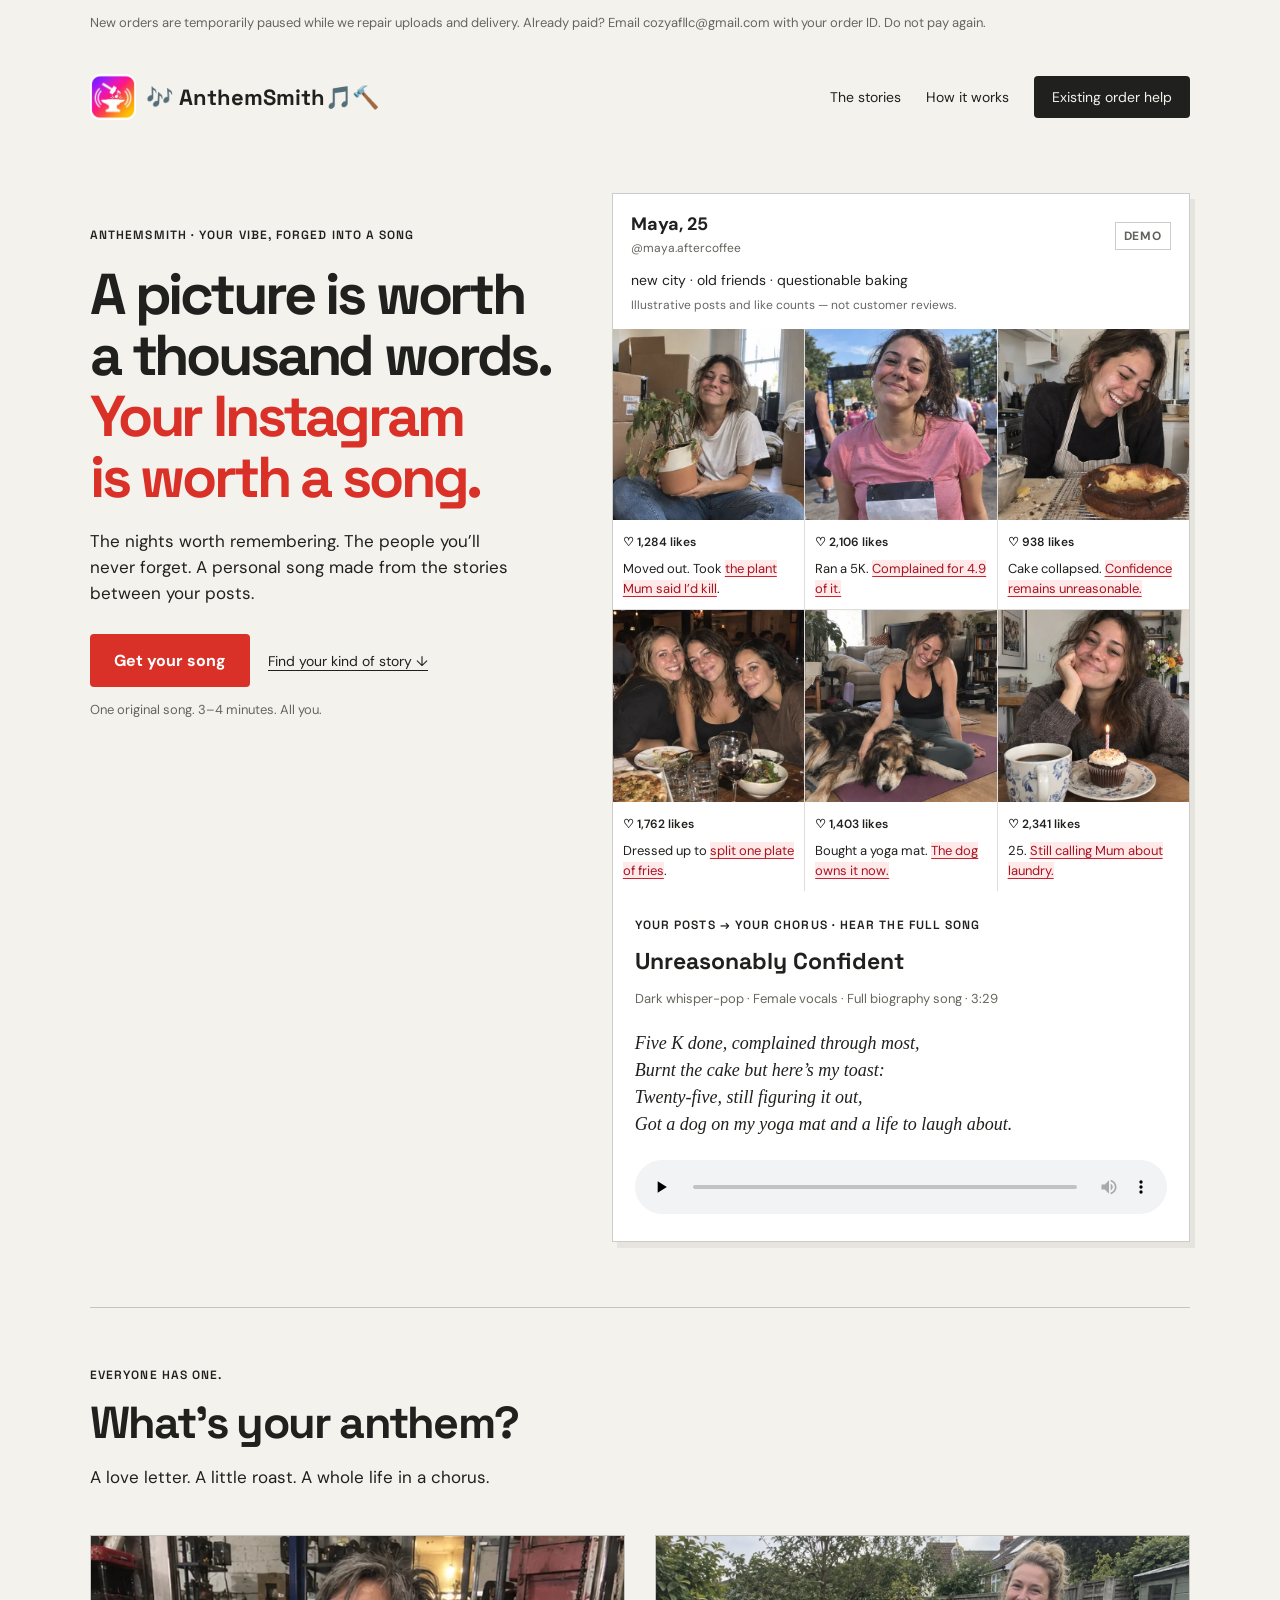
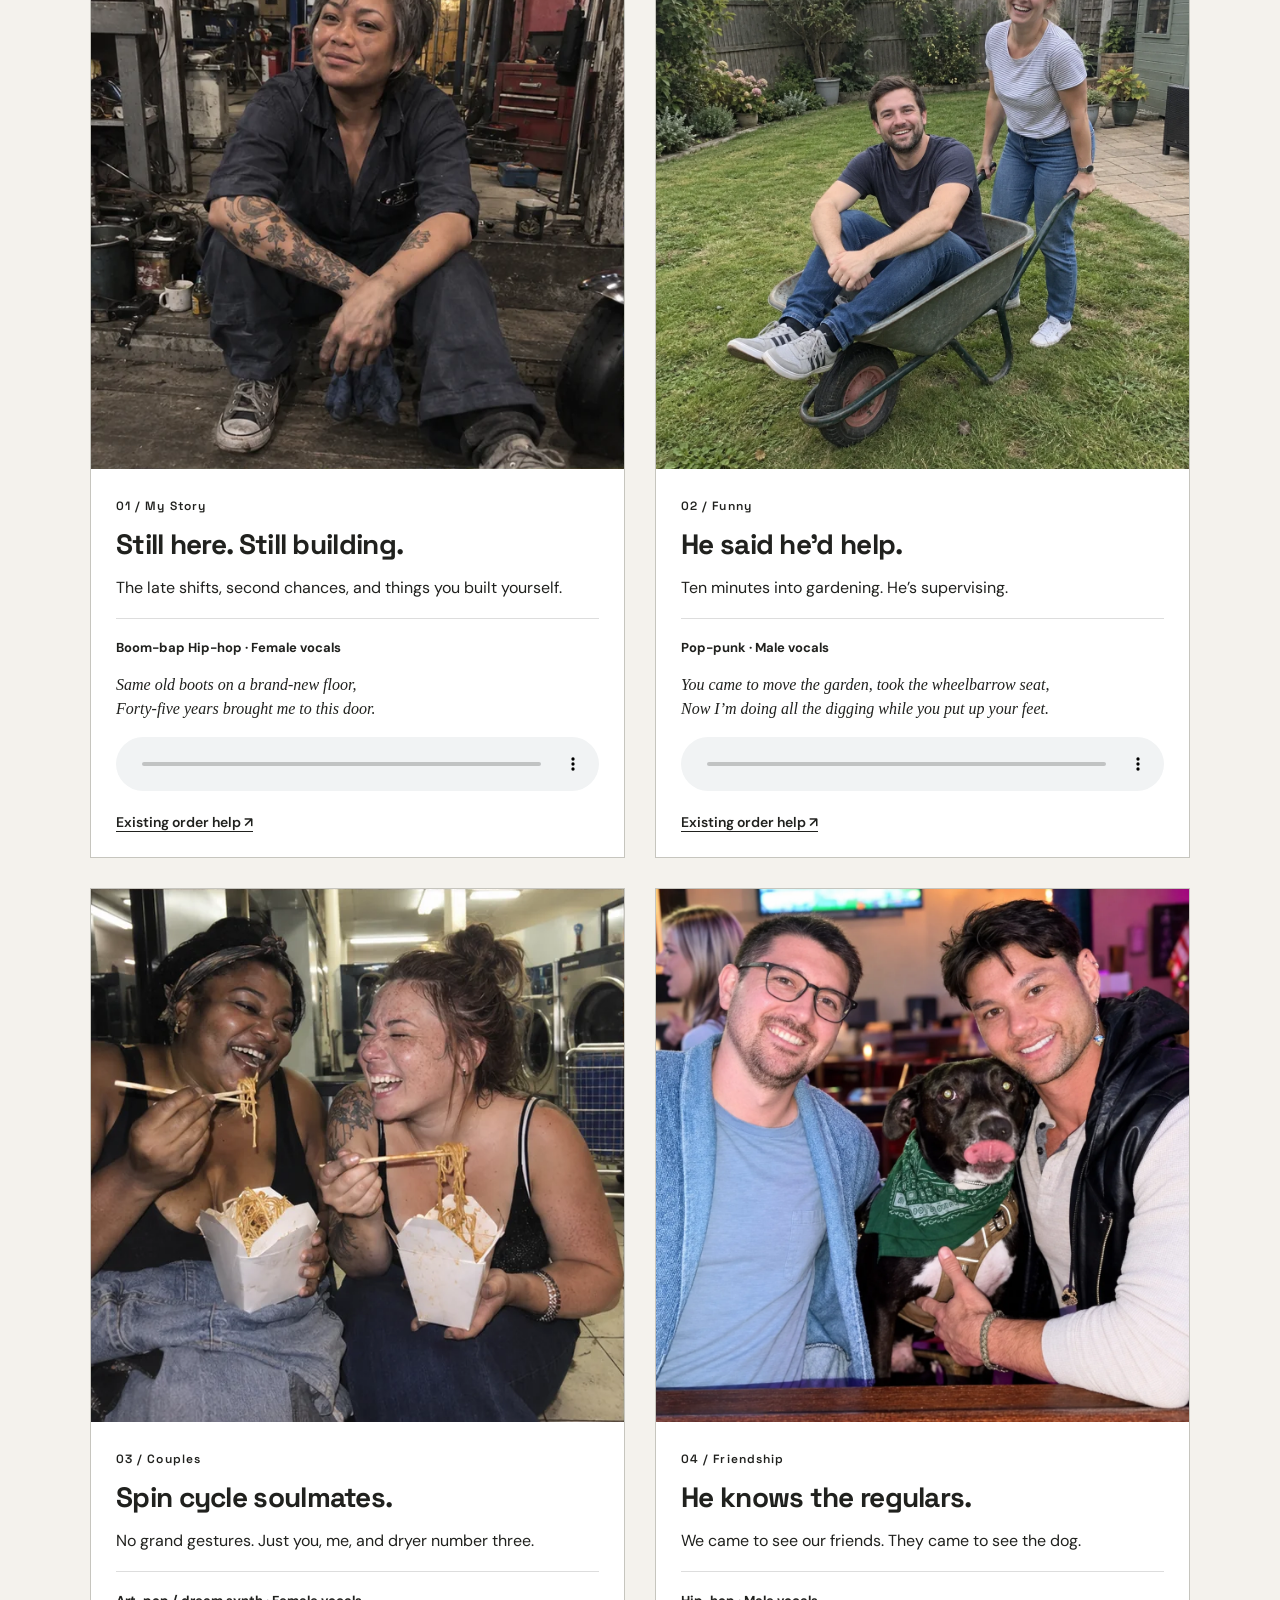
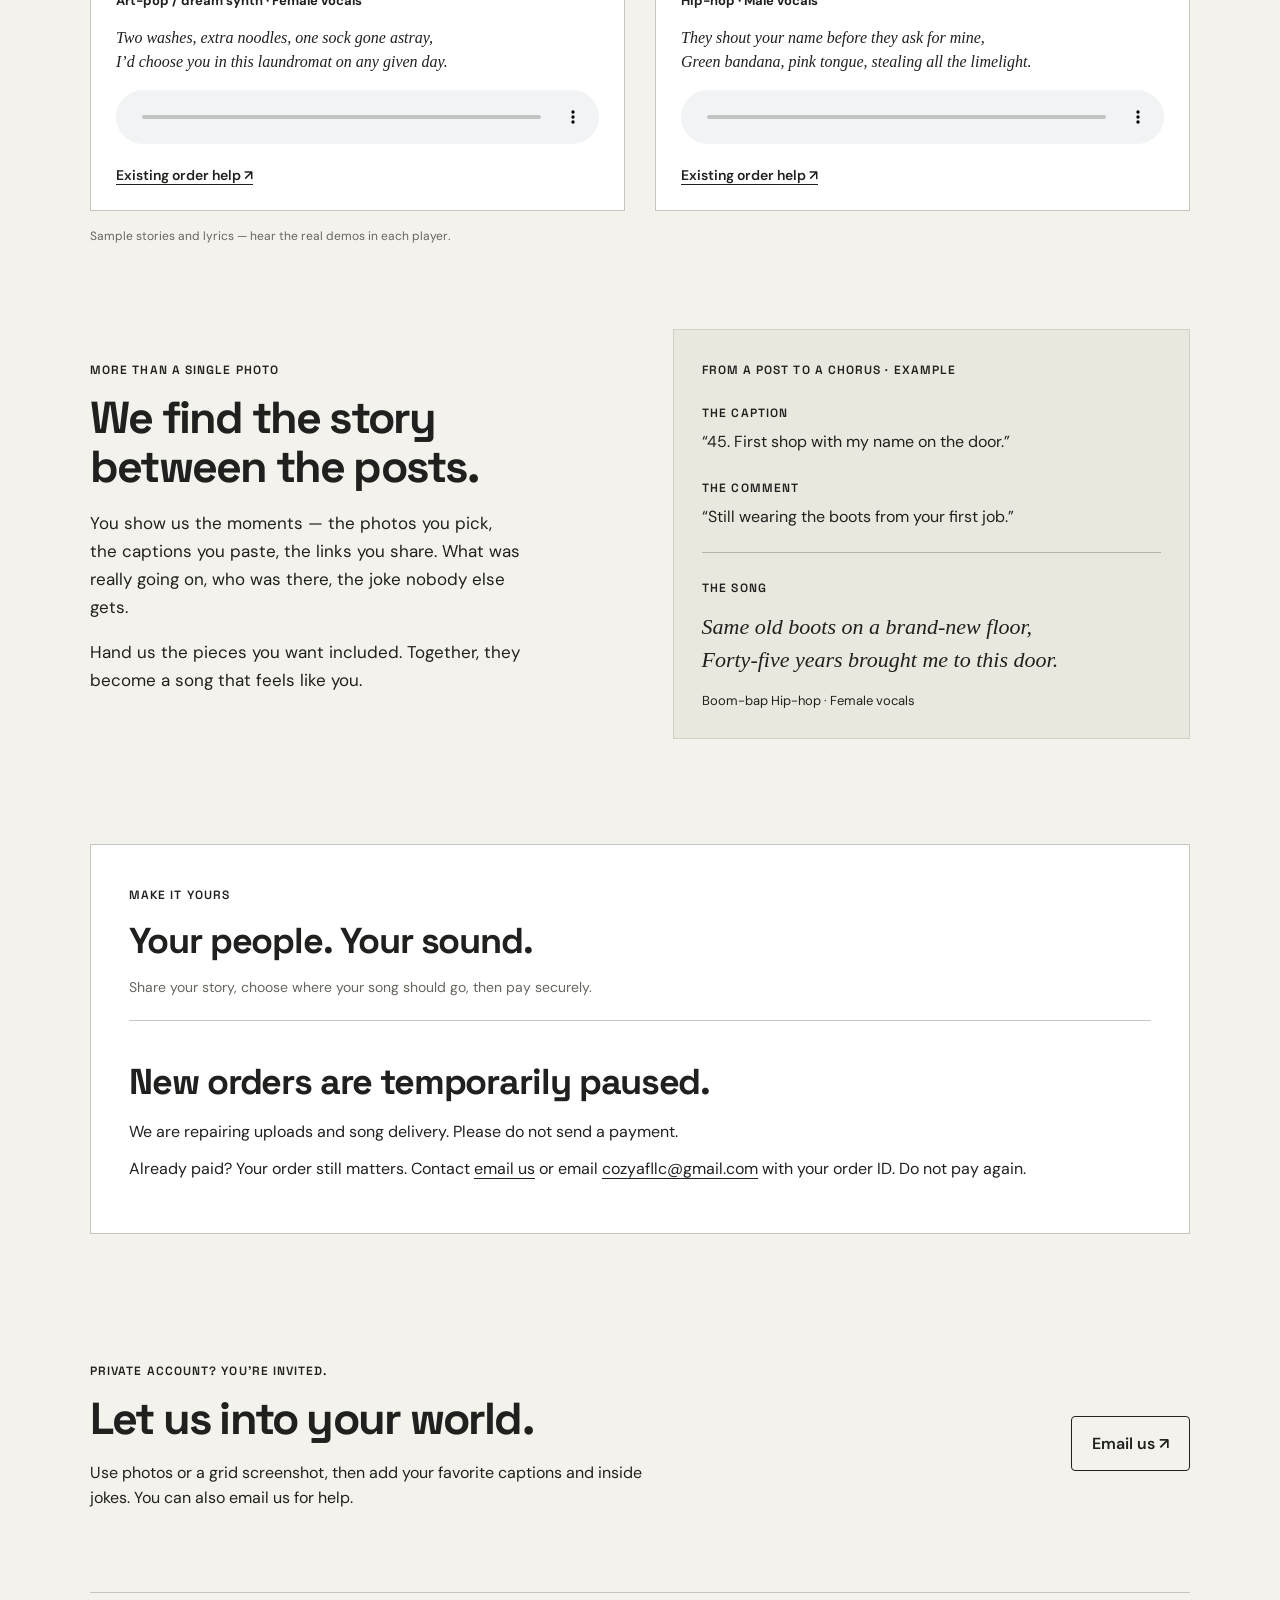
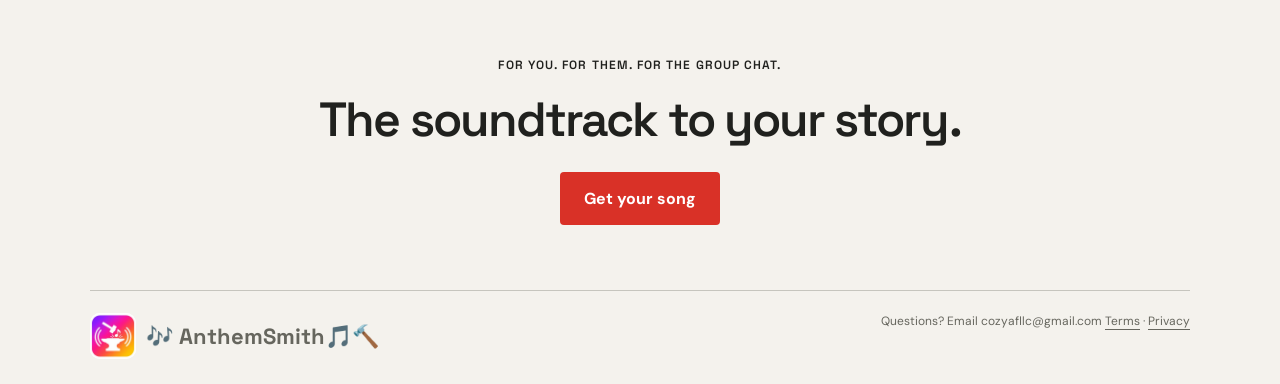
==== commit b016c16a: "ox: keep the public checkout shut until live verification The reviewed frontend shipped an open purc" ====
--- a/index.html
+++ b/index.html
@@ -1,8 +1,8 @@
-<!doctype html><html lang="en"><head><meta charset="utf-8"><meta name="viewport" content="width=device-width,initial-scale=1"><meta name="description" content="Your photos, captions, and inside jokes, forged into an original song."><title>🎶 AnthemSmith🎵🔨 — Your story, set to music</title><link rel="icon" type="image/webp" href="assets/anthemsmith-mark.webp"><meta property="og:type" content="website"><meta property="og:site_name" content="AnthemSmith"><meta property="og:title" content="🎶 AnthemSmith🎵🔨 — Your story, set to music"><meta property="og:description" content="Your photos, captions, and inside jokes, forged into an original song."><meta property="og:url" content="https://anthemsmith.com/"><meta property="og:image" content="https://anthemsmith.com/assets/anthemsmith-logo.png"><meta property="og:image:alt" content="AnthemSmith logo: a hammer forging a music note on an anvil"><meta property="og:image:width" content="1254"><meta property="og:image:height" content="1254"><meta name="twitter:card" content="summary"><meta name="twitter:title" content="🎶 AnthemSmith🎵🔨 — Your story, set to music"><meta name="twitter:description" content="Your photos, captions, and inside jokes, forged into an original song."><meta name="twitter:image" content="https://anthemsmith.com/assets/anthemsmith-logo.png"><link rel="stylesheet" href="style.css"></head><body><noscript><section aria-label="Service status"><h1>AnthemSmith</h1><p>New orders are temporarily paused. If you already paid, do not pay again. Contact <a href="mailto:cozyafllc@gmail.com">AnthemSmith support</a> with your order ID. Enable JavaScript to play demos and check existing orders.</p></section></noscript><main id="site"></main><section id="builder" class="inline-builder"><span class="eyebrow">EXISTING ORDERS</span><h2>Already paid?</h2><p class="muted">Your existing order is preserved. We are repairing uploads and delivery. Do not pay again.</p><form id="songForm" hidden inert onsubmit="event.preventDefault();submitInstant()"><fieldset class="intake-step"><legend>1. Share your story — pick one</legend><div class="intake-lanes">
+<!doctype html><html lang="en"><head><meta charset="utf-8"><meta name="viewport" content="width=device-width,initial-scale=1"><meta name="description" content="Your photos, captions, and inside jokes, forged into an original song."><title>🎶 AnthemSmith🎵🔨 — Your story, set to music</title><link rel="icon" type="image/webp" href="assets/anthemsmith-mark.webp"><meta property="og:type" content="website"><meta property="og:site_name" content="AnthemSmith"><meta property="og:title" content="🎶 AnthemSmith🎵🔨 — Your story, set to music"><meta property="og:description" content="Your photos, captions, and inside jokes, forged into an original song."><meta property="og:url" content="https://anthemsmith.com/"><meta property="og:image" content="https://anthemsmith.com/assets/anthemsmith-logo.png"><meta property="og:image:alt" content="AnthemSmith logo: a hammer forging a music note on an anvil"><meta property="og:image:width" content="1254"><meta property="og:image:height" content="1254"><meta name="twitter:card" content="summary"><meta name="twitter:title" content="🎶 AnthemSmith🎵🔨 — Your story, set to music"><meta name="twitter:description" content="Your photos, captions, and inside jokes, forged into an original song."><meta name="twitter:image" content="https://anthemsmith.com/assets/anthemsmith-logo.png"><link rel="stylesheet" href="style.css"></head><body><main id="site"></main><section id="builder" class="inline-builder"><span class="eyebrow">MAKE IT YOURS</span><h2>Your people. Your sound.</h2><p class="muted">Share your story, choose where your song should go, then pay securely.</p><form id="songForm" onsubmit="event.preventDefault();submitInstant()"><fieldset class="intake-step"><legend>1. Share your story — pick one</legend><div class="intake-lanes">
 <label class="lane"><input type="radio" name="intake_lane" value="link" onchange="pickLane(0)" checked> <b>Public Instagram link</b><span class="lane-note">Share a public profile; add the captions you want included</span></label>
 <div id="lane0"><label>Instagram URL<input type="url" id="instagram1" name="instagram1" placeholder="https://www.instagram.com/yourname/"></label><label id="secondProfile" hidden>Second Instagram URL <span class="optional">optional</span><input type="url" id="instagram2" name="instagram2" disabled placeholder="https://www.instagram.com/theirname/"></label><button type="button" id="addProfile" class="text-button">+ Add a second Instagram</button><label>Captions and inside jokes <span class="optional">optional</span><textarea name="laneDetails0" placeholder="Paste the posts or comments that tell the story"></textarea></label></div>
 <label class="lane"><input type="radio" name="intake_lane" value="screenshot" onchange="pickLane(1)"> <b>Upload a screenshot of your Instagram grid</b><span class="lane-note">One per person — duos welcome (2 max)</span></label>
-<div id="lane1" hidden><input type="file" id="gridShot" name="gridShot" accept="image/jpeg,image/png,image/webp" multiple><p class="small">JPG, PNG or WebP · Up to 10 MB</p><p class="intake-error" id="shotName" role="status"></p><div class="file-previews" id="shotPreviews"></div><label>Paste the captions, or tell us about these <span class="optional">optional — but it&rsquo;s the good stuff</span><textarea name="laneDetails1" placeholder="What the grid screenshot can&rsquo;t show — captions, the story, the joke"></textarea></label></div>
+<div id="lane1" hidden><input type="file" id="gridShot" name="gridShot" accept="image/jpeg,image/png,image/webp" multiple><p class="small">JPG, PNG or WebP · Up to 15 MB</p><p class="intake-error" id="shotName" role="status"></p><div class="file-previews" id="shotPreviews"></div><label>Paste the captions, or tell us about these <span class="optional">optional — but it&rsquo;s the good stuff</span><textarea name="laneDetails1" placeholder="What the grid screenshot can&rsquo;t show — captions, the story, the joke"></textarea></label></div>
 <label class="lane"><input type="radio" name="intake_lane" value="photos" onchange="pickLane(2)"> <b>Upload up to 10 photos</b><span class="lane-note">The moments that tell it best</span></label>
-<div id="lane2" hidden><input type="file" id="photoUpload" name="photoUpload" accept="image/jpeg,image/png,image/webp" multiple><p class="small">JPG, PNG or WebP · Up to 10 MB each, 50 MB total</p><p class="intake-error" id="photoCount" role="status"></p><div class="file-previews" id="photoPreviews"></div><label>Paste the captions, or tell us about these <span class="optional">optional — but it&rsquo;s the good stuff</span><textarea name="laneDetails2" placeholder="Who&rsquo;s in these, what was going on, the joke nobody else gets"></textarea></label></div>
-<details class="private"><summary>Private account? Send the receipts.</summary><p>Message <a href="https://www.instagram.com/anthemsmith/" target="_blank" rel="noopener">@AnthemSmith</a> — then paste the captions and comments, or drop your own data export. We read your actual people from what you hand us.</p><p class="small">We never read accounts by automated logged-in access. You send the content; we read what you give us.</p></details></fieldset><fieldset class="intake-step"><legend>2. Pick your song</legend><div class="form-row"><label>Song type<select name="category" id="categorySelect"><option value="My Story">My Story / Biography</option><option>Funny</option><option>Couples</option><option>Friendship</option></select></label><label>Mood<select name="mood" id="moodSelect"></select></label></div></fieldset><fieldset class="intake-step"><legend>3. What do you want your song to sound like?</legend><label>YouTube or Spotify song link <span class="optional">optional</span><input id="referenceUrl" type="url" name="referenceUrl" placeholder="Paste your favorite song link"></label><p class="small">We use the musical feel to guide your original song.</p><fieldset class="voice"><legend>Choose a voice</legend><label><input type="radio" name="voice" value="Male"> Male</label><label><input type="radio" name="voice" value="Female"> Female</label><label><input type="radio" name="voice" value="Surprise me" checked> Surprise me</label></fieldset><details><summary>Artist, song title & genre</summary><div class="form-row"><label>Artist<input name="artist" placeholder="Artist name"></label><label>Song title<input name="song" placeholder="Song title"></label></div><label>Genre<select name="genre"><option>Use my reference</option><option>Pop</option><option>R&B / Soul</option><option>Indie / Alternative</option><option>Acoustic / Folk</option><option>Hip-hop</option><option>Rock</option><option>Country</option></select></label></details></fieldset><details class="personal-details"><summary>Add names & the details we shouldn’t miss</summary><label>Who’s it about?<input name="names" placeholder="Your name, their name, or both"></label><label>Memories, captions or inside jokes<textarea name="details" placeholder="Paste the moments you want included…"></textarea></label></details><fieldset class="intake-step"><label class="gate-line"><input type="checkbox" id="consent_rights" required><span>I have permission to share these photos, captions and details. <a href="privacy.html">Privacy Notice</a> · <a href="terms.html">Terms</a></span></label></fieldset><button class="primary" type="submit" disabled>Ordering paused</button><p class="small">Checkout is disabled until uploads, payment verification and delivery are tested.</p><!-- static contact mirrors (app.js owns live delivery validation): exactly one valid contact is enforced at submit --><input type="hidden" name="delivery" value=""><input type="hidden" name="sms_to" value=""><input type="hidden" name="email" value=""></form><p class="small" style="margin-top:12px">Already paid and haven't received your song? Email <a href="mailto:cozyafllc@gmail.com">cozyafllc@gmail.com</a> with your order ID and we'll make it right.</p><section id="brief" hidden></section><section id="payment" hidden><h2>Ordering paused</h2><p>Checkout is disabled while we repair uploads and delivery. Do not send a payment. Existing paid orders are preserved.</p></section></section><dialog id="demo"><button class="close" aria-label="Close story example">×</button><span class="eyebrow">FICTIONAL STORY EXAMPLE</span><h2 id="demoTitle"></h2><div id="demoPhoto" class="photo"></div><p id="demoCaption"></p><div id="demoSample"></div><p class="small">Illustrative and altered imagery. Play the 30-second demo above.</p><button class="primary" id="demoCreate">Existing order help ↗</button></dialog><script src="request-zip.js"></script><script src="app.js"></script></body></html>
+<div id="lane2" hidden><input type="file" id="photoUpload" name="photoUpload" accept="image/jpeg,image/png,image/webp" multiple><p class="small">JPG, PNG or WebP · Up to 15 MB each, 50 MB total</p><p class="intake-error" id="photoCount" role="status"></p><div class="file-previews" id="photoPreviews"></div><label>Paste the captions, or tell us about these <span class="optional">optional — but it&rsquo;s the good stuff</span><textarea name="laneDetails2" placeholder="Who&rsquo;s in these, what was going on, the joke nobody else gets"></textarea></label></div>
+<details class="private"><summary>Private account? Send the receipts.</summary><p>Message <a href="https://www.instagram.com/anthemsmith/" target="_blank" rel="noopener">@AnthemSmith</a> — then paste the captions and comments, or drop your own data export. We read your actual people from what you hand us.</p><p class="small">We never read accounts by automated logged-in access. You send the content; we read what you give us.</p></details></fieldset><fieldset class="intake-step"><legend>2. Pick your song</legend><div class="form-row"><label>Song type<select name="category" id="categorySelect"><option value="My Story">My Story / Biography</option><option>Funny</option><option>Couples</option><option>Friendship</option></select></label><label>Mood<select name="mood" id="moodSelect"></select></label></div></fieldset><fieldset class="intake-step"><legend>3. What do you want your song to sound like?</legend><label>YouTube or Spotify song link <span class="optional">optional</span><input id="referenceUrl" type="url" name="referenceUrl" placeholder="Paste your favorite song link"></label><p class="small">We use the musical feel to guide your original song.</p><fieldset class="voice"><legend>Choose a voice</legend><label><input type="radio" name="voice" value="Male"> Male</label><label><input type="radio" name="voice" value="Female"> Female</label><label><input type="radio" name="voice" value="Surprise me" checked> Surprise me</label></fieldset><details><summary>Artist, song title & genre</summary><div class="form-row"><label>Artist<input name="artist" placeholder="Artist name"></label><label>Song title<input name="song" placeholder="Song title"></label></div><label>Genre<select name="genre"><option>Use my reference</option><option>Pop</option><option>R&B / Soul</option><option>Indie / Alternative</option><option>Acoustic / Folk</option><option>Hip-hop</option><option>Rock</option><option>Country</option></select></label></details></fieldset><details class="personal-details"><summary>Add names & the details we shouldn’t miss</summary><label>Who’s it about?<input name="names" placeholder="Your name, their name, or both"></label><label>Memories, captions or inside jokes<textarea name="details" placeholder="Paste the moments you want included…"></textarea></label></details><fieldset class="intake-step"><legend>4. Where should your song go?</legend><div class="delivery-options"><label><input type="radio" name="delivery" value="sms" checked> Text me</label><label><input type="radio" name="delivery" value="email"> Email me</label></div><label id="phoneField">Mobile number<input type="tel" name="phone" id="deliveryPhone" autocomplete="tel" placeholder="(555) 123-4567" required><span class="small">Outside the US or Canada? Include your country code, starting with +.</span></label><label id="emailField" hidden>Email address<input type="email" name="email" id="deliveryEmail" autocomplete="email" placeholder="you@example.com" disabled></label><p class="small">We'll send an order confirmation and a link when your song is ready. No account needed.</p></fieldset><fieldset class="intake-step"><label class="gate-line"><input type="checkbox" id="consent_rights" name="consent" value="yes" required><span>I have permission to share these photos, captions and details. <a href="privacy.html">Privacy Notice</a> · <a href="terms.html">Terms</a></span></label></fieldset><p id="requestStatus" class="intake-error" role="status" aria-live="polite"></p><button class="primary" id="checkoutButton" type="submit" disabled>Ordering paused</button><p class="small">Checkout is paused until uploads, payment verification and delivery pass live verification. Already paid? Use the private order link from your confirmation — do not pay again.</p></form><section id="brief" hidden></section></section><dialog id="demo"><button class="close" aria-label="Close story example">×</button><span class="eyebrow">FICTIONAL STORY EXAMPLE</span><h2 id="demoTitle"></h2><div id="demoPhoto" class="photo"></div><p id="demoCaption"></p><div id="demoSample"></div><p class="small">Illustrative and altered imagery. Play the 30-second demo above.</p><button class="primary" id="demoCreate">Make a story like this ↗</button></dialog><script src="app.js"></script><script src="order-config.js"></script><script src="order-client.js"></script></body></html>
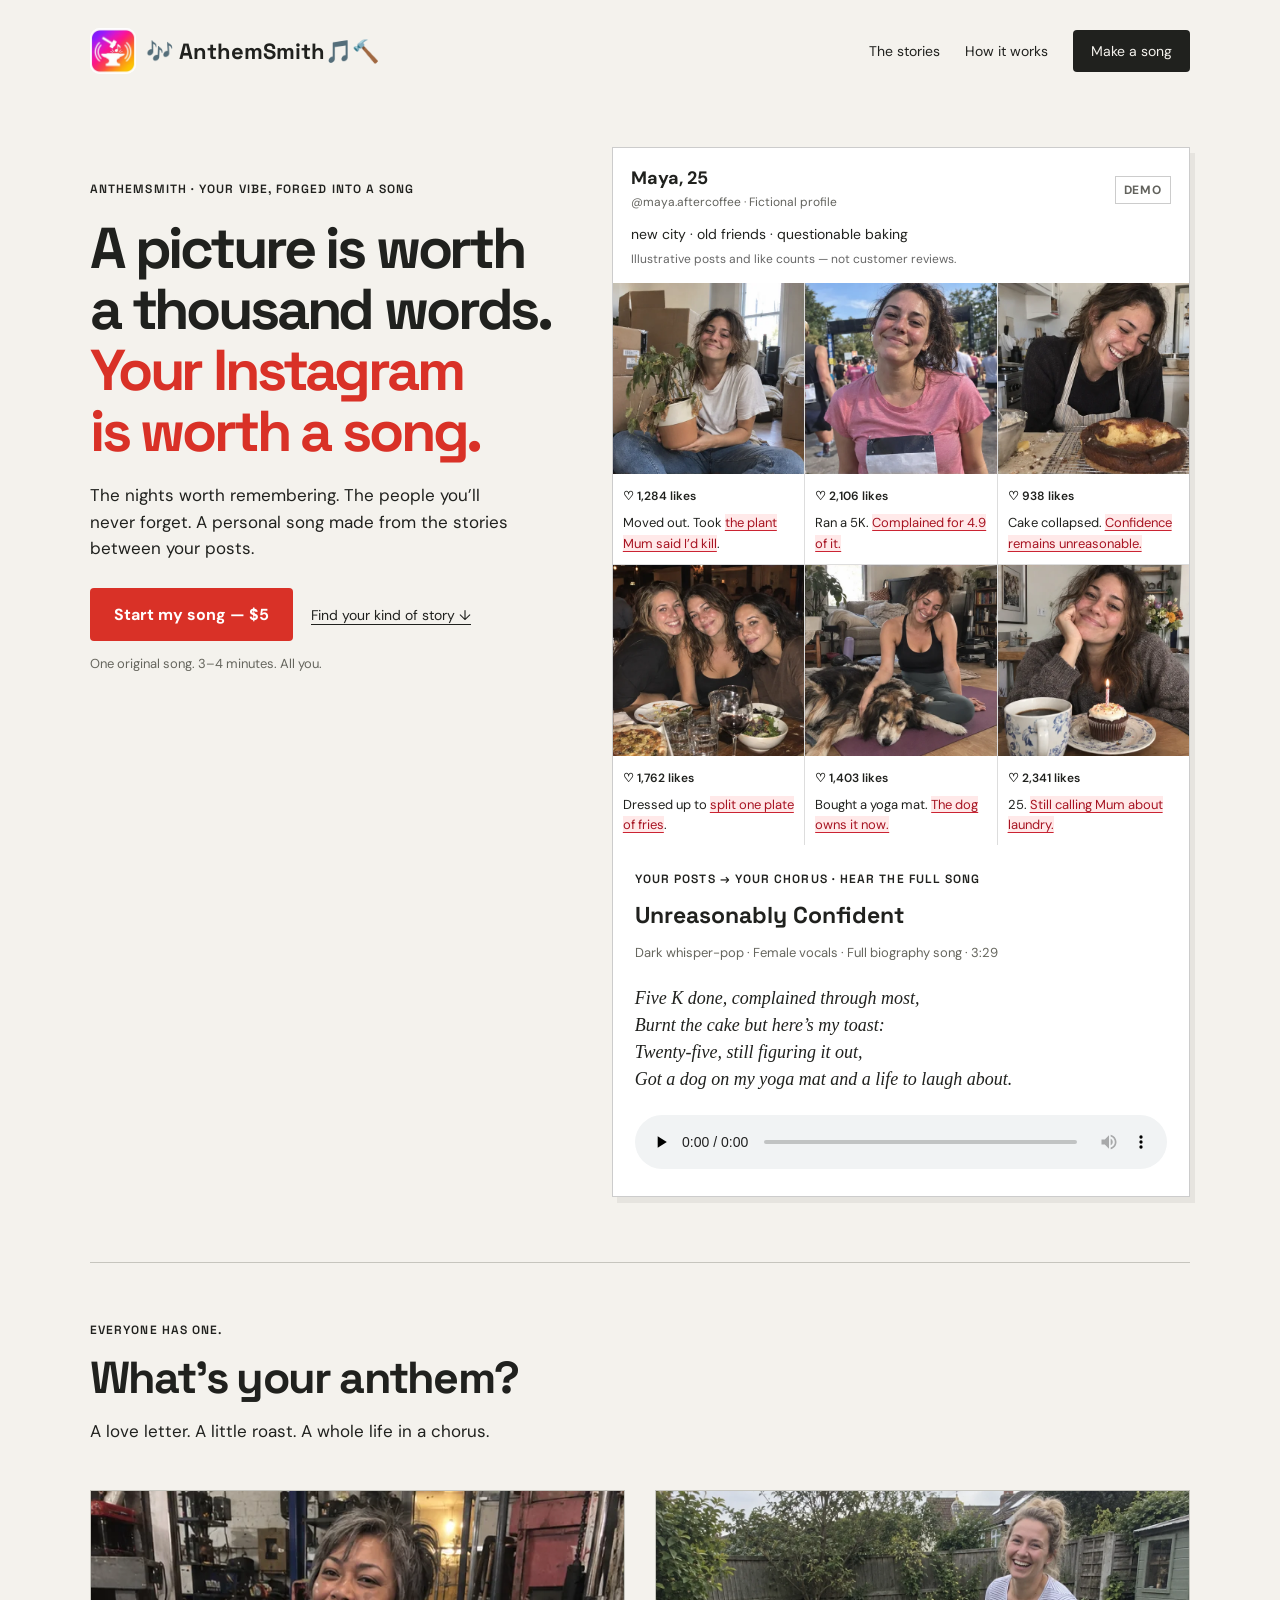
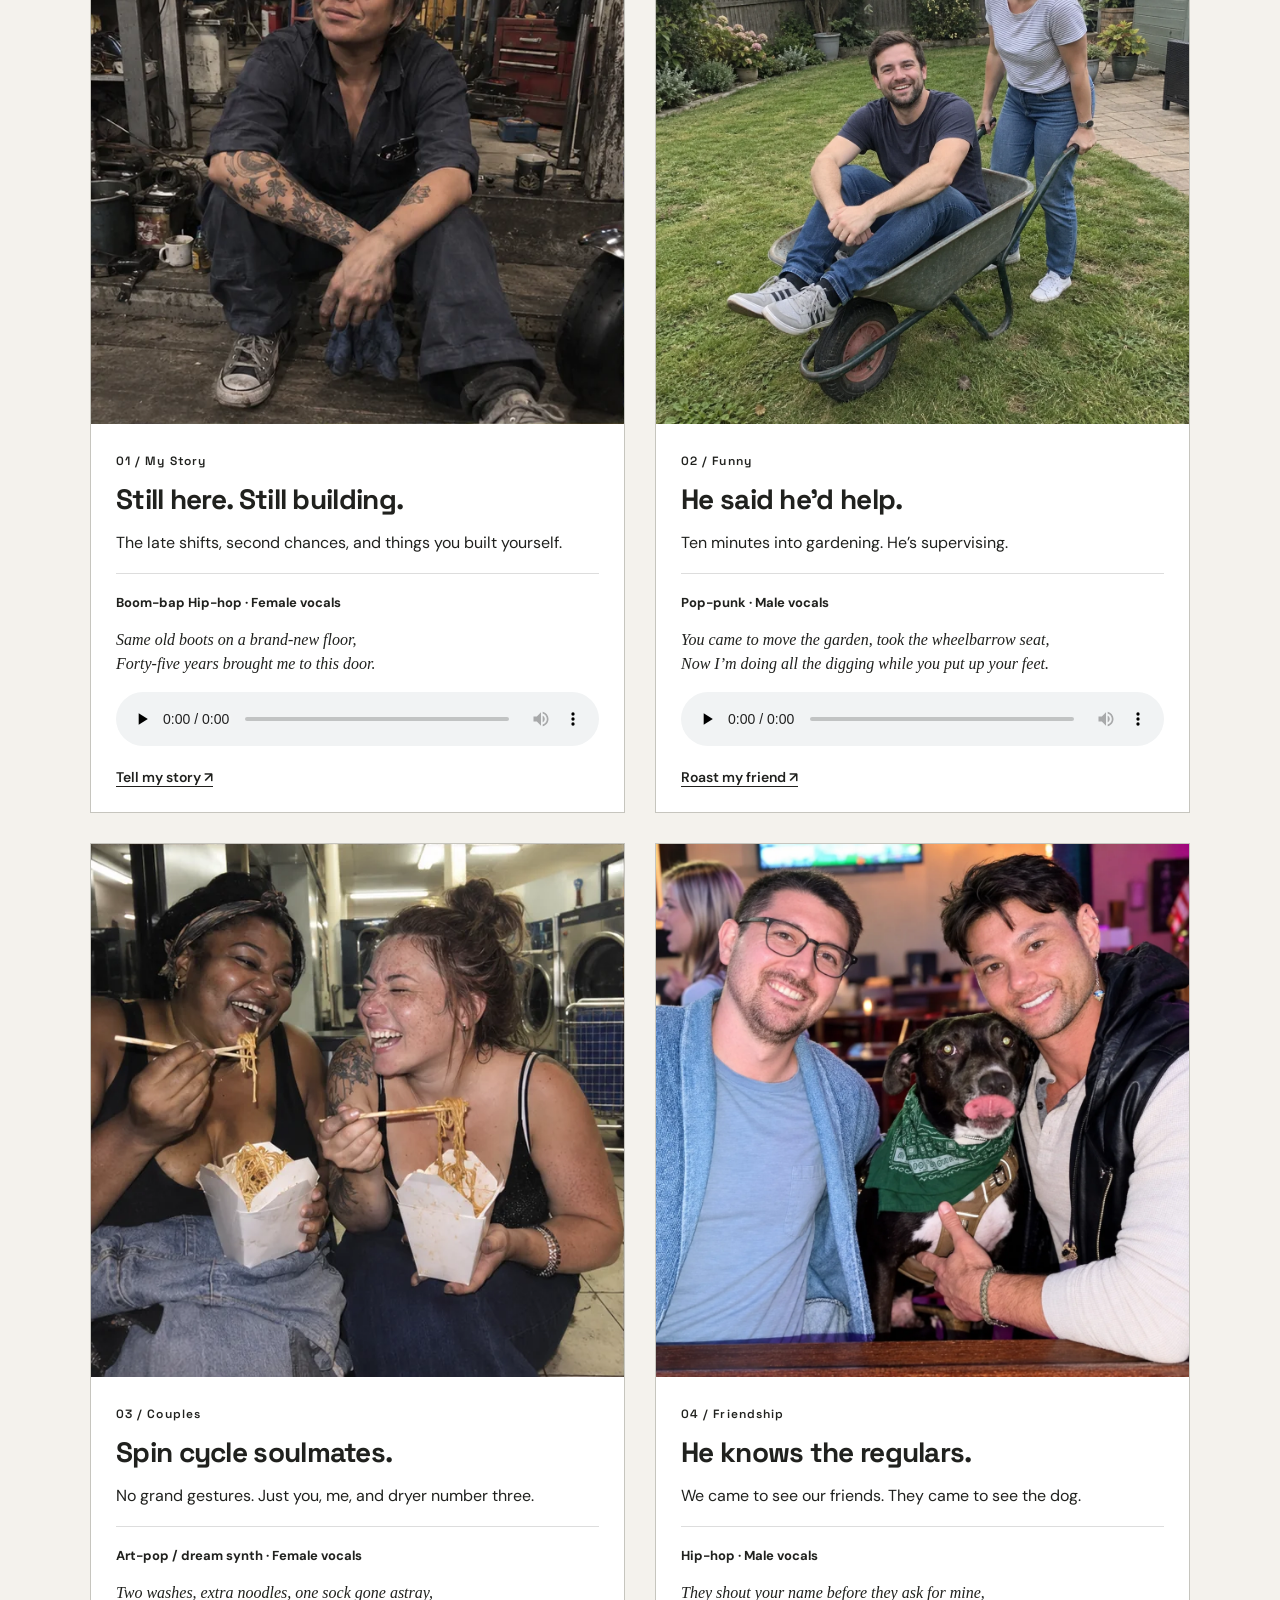
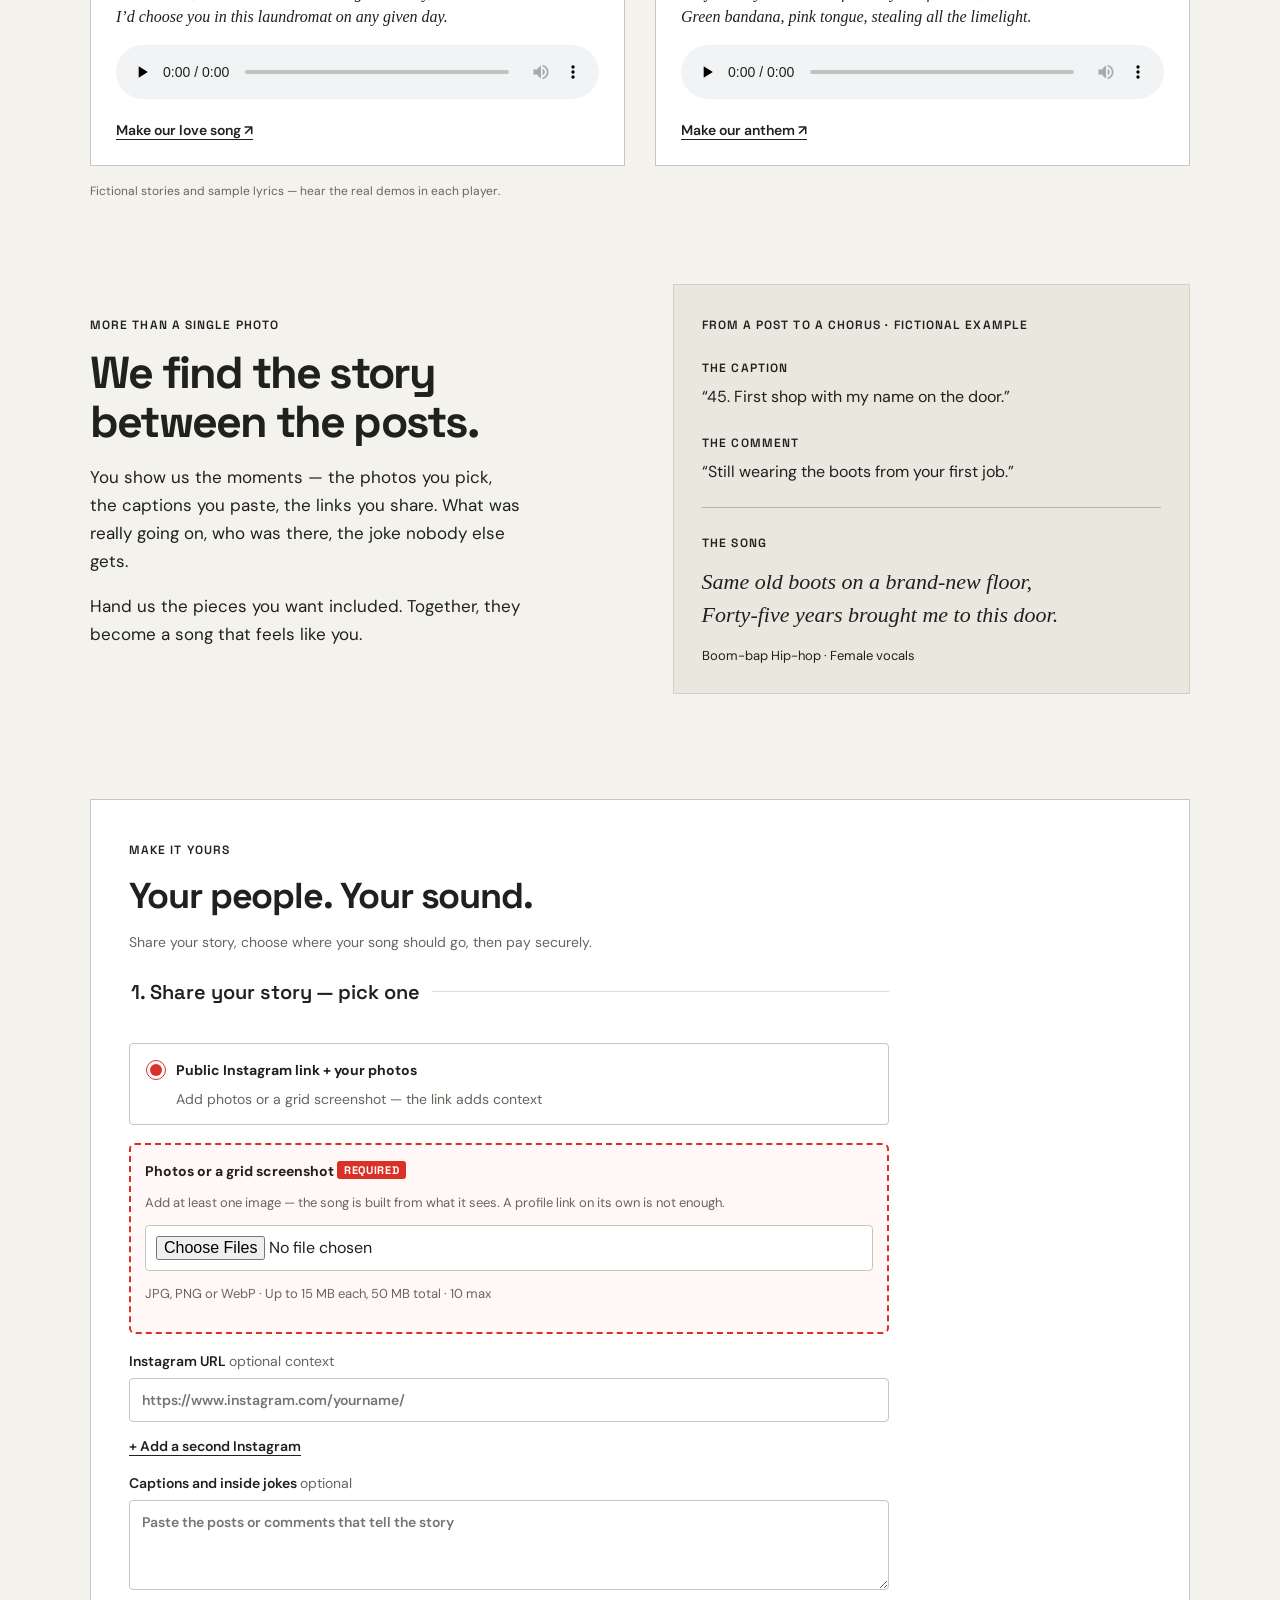
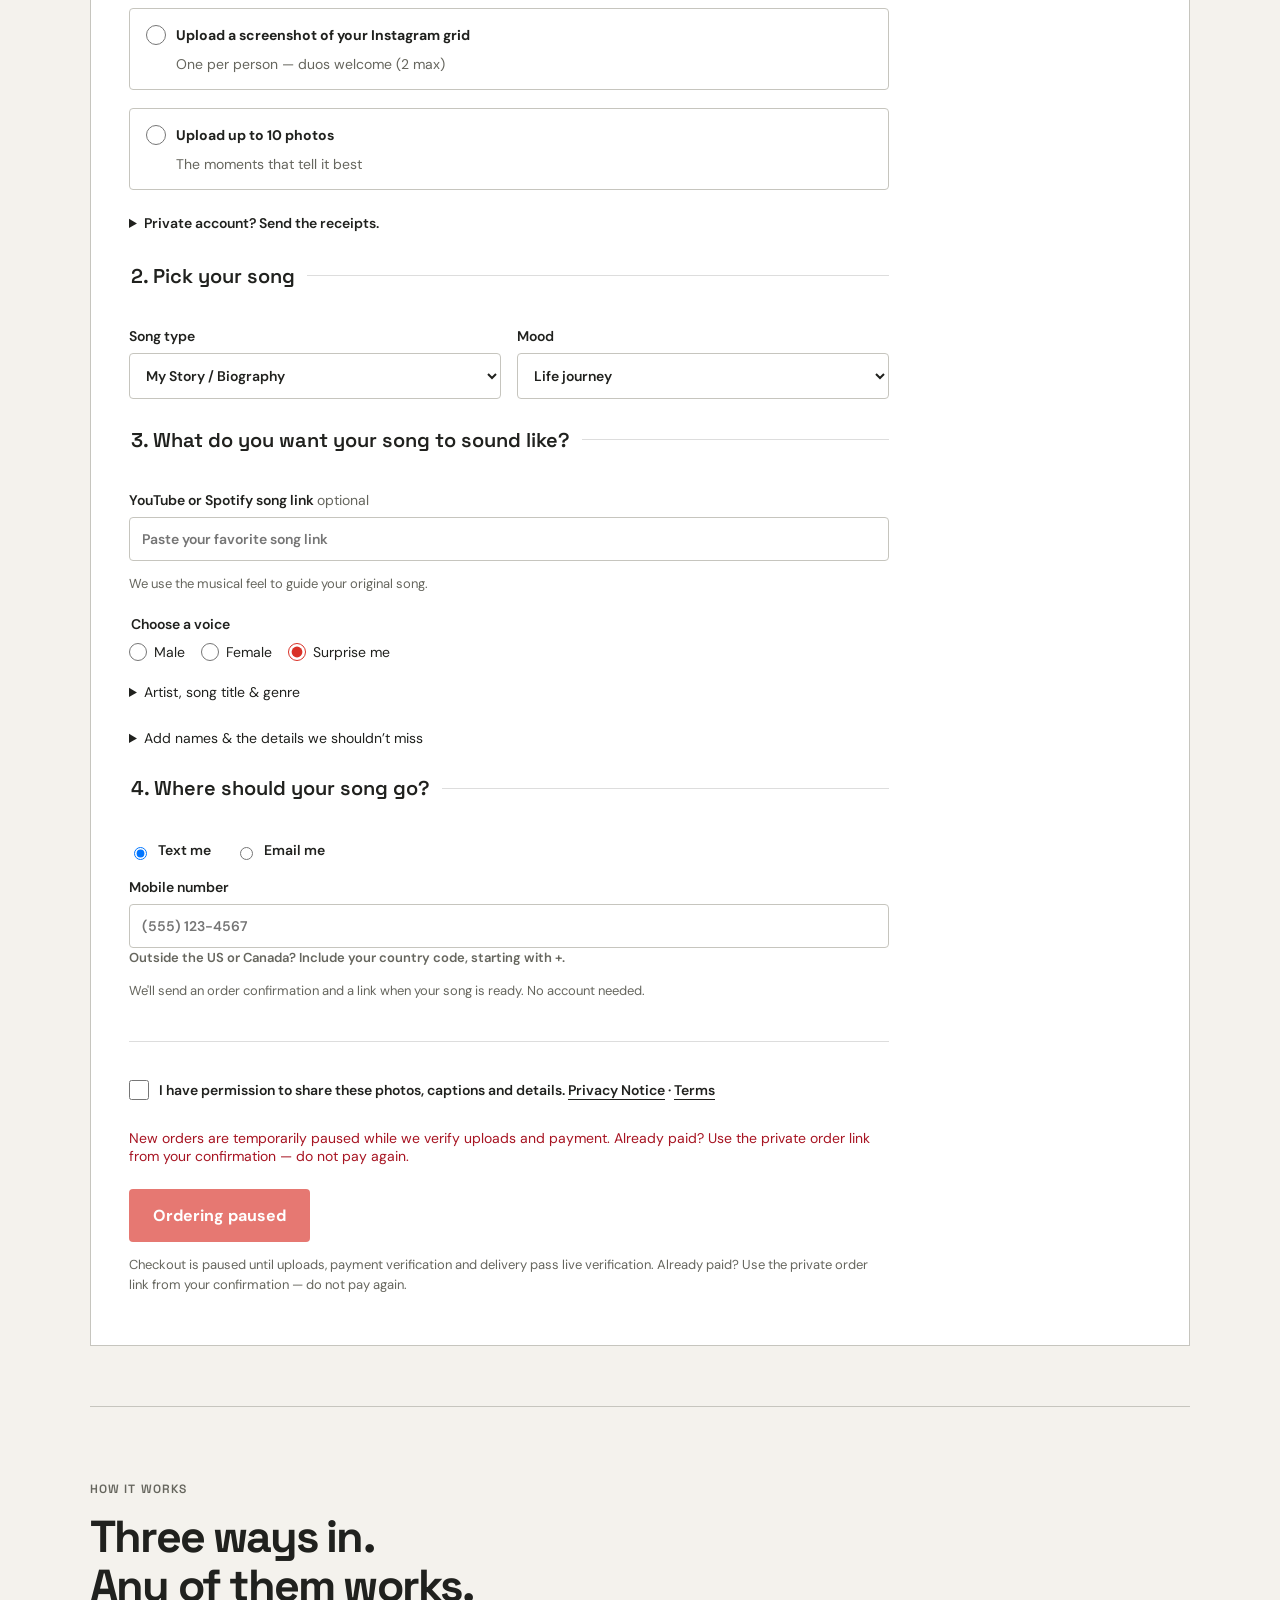
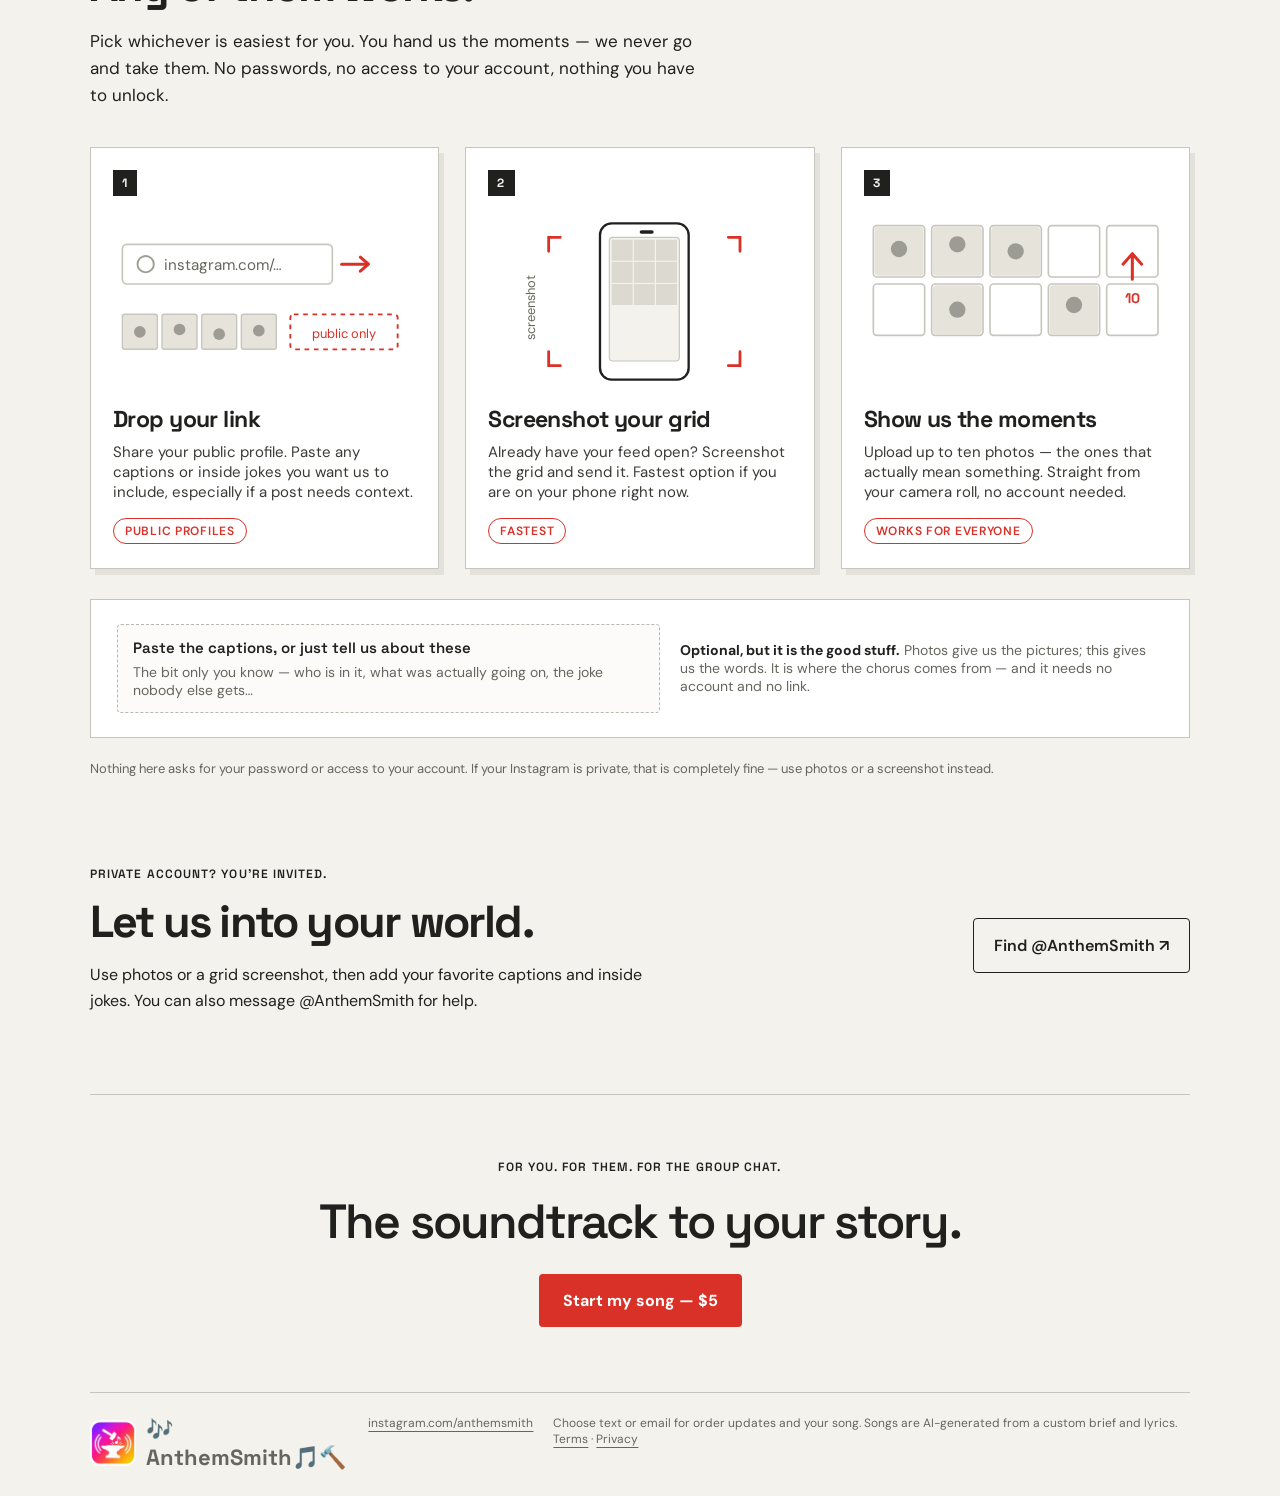
==== commit a8e6dff0: "as: require photos or a grid screenshot on the Instagram lane Production rejects an Instagram order " ====
--- a/index.html
+++ b/index.html
@@ -1,6 +1,6 @@
 <!doctype html><html lang="en"><head><meta charset="utf-8"><meta name="viewport" content="width=device-width,initial-scale=1"><meta name="description" content="Your photos, captions, and inside jokes, forged into an original song."><title>🎶 AnthemSmith🎵🔨 — Your story, set to music</title><link rel="icon" type="image/webp" href="assets/anthemsmith-mark.webp"><meta property="og:type" content="website"><meta property="og:site_name" content="AnthemSmith"><meta property="og:title" content="🎶 AnthemSmith🎵🔨 — Your story, set to music"><meta property="og:description" content="Your photos, captions, and inside jokes, forged into an original song."><meta property="og:url" content="https://anthemsmith.com/"><meta property="og:image" content="https://anthemsmith.com/assets/anthemsmith-logo.png"><meta property="og:image:alt" content="AnthemSmith logo: a hammer forging a music note on an anvil"><meta property="og:image:width" content="1254"><meta property="og:image:height" content="1254"><meta name="twitter:card" content="summary"><meta name="twitter:title" content="🎶 AnthemSmith🎵🔨 — Your story, set to music"><meta name="twitter:description" content="Your photos, captions, and inside jokes, forged into an original song."><meta name="twitter:image" content="https://anthemsmith.com/assets/anthemsmith-logo.png"><link rel="stylesheet" href="style.css"></head><body><main id="site"></main><section id="builder" class="inline-builder"><span class="eyebrow">MAKE IT YOURS</span><h2>Your people. Your sound.</h2><p class="muted">Share your story, choose where your song should go, then pay securely.</p><form id="songForm" onsubmit="event.preventDefault();submitInstant()"><fieldset class="intake-step"><legend>1. Share your story — pick one</legend><div class="intake-lanes">
-<label class="lane"><input type="radio" name="intake_lane" value="link" onchange="pickLane(0)" checked> <b>Public Instagram link</b><span class="lane-note">Share a public profile; add the captions you want included</span></label>
-<div id="lane0"><label>Instagram URL<input type="url" id="instagram1" name="instagram1" placeholder="https://www.instagram.com/yourname/"></label><label id="secondProfile" hidden>Second Instagram URL <span class="optional">optional</span><input type="url" id="instagram2" name="instagram2" disabled placeholder="https://www.instagram.com/theirname/"></label><button type="button" id="addProfile" class="text-button">+ Add a second Instagram</button><label>Captions and inside jokes <span class="optional">optional</span><textarea name="laneDetails0" placeholder="Paste the posts or comments that tell the story"></textarea></label></div>
+<label class="lane"><input type="radio" name="intake_lane" value="link" onchange="pickLane(0)" checked> <b>Public Instagram link + your photos</b><span class="lane-note">Add photos or a grid screenshot — the link adds context</span></label>
+<div id="lane0"><div class="upload-required"><label for="linkFiles"><b>Photos or a grid screenshot</b> <span class="required-badge">Required</span></label><p class="small">Add at least one image — the song is built from what it sees. A profile link on its own is not enough.</p><input type="file" id="linkFiles" name="linkFiles" accept="image/jpeg,image/png,image/webp" multiple><p class="small">JPG, PNG or WebP · Up to 15 MB each, 50 MB total · 10 max</p><p class="intake-error" id="linkFileStatus" role="status"></p><div class="file-previews" id="linkPreviews"></div></div><label>Instagram URL <span class="optional">optional context</span><input type="url" id="instagram1" name="instagram1" placeholder="https://www.instagram.com/yourname/"></label><label id="secondProfile" hidden>Second Instagram URL <span class="optional">optional</span><input type="url" id="instagram2" name="instagram2" disabled placeholder="https://www.instagram.com/theirname/"></label><button type="button" id="addProfile" class="text-button">+ Add a second Instagram</button><label>Captions and inside jokes <span class="optional">optional</span><textarea name="laneDetails0" placeholder="Paste the posts or comments that tell the story"></textarea></label></div>
 <label class="lane"><input type="radio" name="intake_lane" value="screenshot" onchange="pickLane(1)"> <b>Upload a screenshot of your Instagram grid</b><span class="lane-note">One per person — duos welcome (2 max)</span></label>
 <div id="lane1" hidden><input type="file" id="gridShot" name="gridShot" accept="image/jpeg,image/png,image/webp" multiple><p class="small">JPG, PNG or WebP · Up to 15 MB</p><p class="intake-error" id="shotName" role="status"></p><div class="file-previews" id="shotPreviews"></div><label>Paste the captions, or tell us about these <span class="optional">optional — but it&rsquo;s the good stuff</span><textarea name="laneDetails1" placeholder="What the grid screenshot can&rsquo;t show — captions, the story, the joke"></textarea></label></div>
 <label class="lane"><input type="radio" name="intake_lane" value="photos" onchange="pickLane(2)"> <b>Upload up to 10 photos</b><span class="lane-note">The moments that tell it best</span></label>
--- a/style.css
+++ b/style.css
@@ -46,7 +46,7 @@
 .lane{display:flex;align-items:center;flex-wrap:wrap;gap:10px;padding:16px;border:1px solid var(--line);border-radius:4px;cursor:pointer}
 .lane input,.gate-line input{width:20px;height:20px;margin:0;flex-shrink:0;accent-color:var(--accent)}
 .lane-note{flex-basis:100%;padding-left:30px;font-size:14px;font-weight:400;color:var(--muted)}
-.gate-line{display:flex;gap:10px;align-items:flex-start;line-height:1.5}.file-previews{display:grid;grid-template-columns:repeat(auto-fit,minmax(110px,1fr));gap:12px;margin-top:16px}.file-preview{margin:0;min-width:0}.file-preview img{width:100%;height:110px;object-fit:cover}.file-preview figcaption{padding:6px 0;overflow-wrap:anywhere;font-size:13px}.file-preview button{background:white;border:1px solid var(--line);padding:6px 10px}.request-actions{display:flex;gap:12px;flex-wrap:wrap;margin:22px 0}.request-actions a{display:inline-block}.intake-error{color:#a71422;font-size:14px}.legal{max-width:800px;line-height:1.65;padding-bottom:50px}.legal h1{margin-top:40px}#brief{overflow-wrap:anywhere}#requestStatus{min-height:1.5em}audio{max-width:100%}@media(max-width:380px){nav{flex-wrap:wrap}.nav-links{margin-left:auto}.inline-builder{padding:16px}}
+.gate-line{display:flex;gap:10px;align-items:flex-start;line-height:1.5}.file-previews{display:grid;grid-template-columns:repeat(auto-fit,minmax(110px,1fr));gap:12px;margin-top:16px}.file-preview{margin:0;min-width:0}.file-preview img{width:100%;height:110px;object-fit:cover}.file-preview figcaption{padding:6px 0;overflow-wrap:anywhere;font-size:13px}.file-preview button{background:white;border:1px solid var(--line);padding:6px 10px}.request-actions{display:flex;gap:12px;flex-wrap:wrap;margin:22px 0}.request-actions a{display:inline-block}.intake-error{color:#a71422;font-size:14px}.upload-required{border:2px dashed var(--accent);border-radius:6px;padding:4px 14px 12px;margin-top:18px;background:#fff8f6}.upload-required>label{margin-top:12px}.required-badge{display:inline-block;background:var(--accent);color:#fff;font:700 11px 'Space Grotesk',sans-serif;letter-spacing:.06em;text-transform:uppercase;padding:2px 7px;border-radius:3px;vertical-align:2px}.upload-required input[type=file]{padding:10px;background:var(--card)}.legal{max-width:800px;line-height:1.65;padding-bottom:50px}.legal h1{margin-top:40px}#brief{overflow-wrap:anywhere}#requestStatus{min-height:1.5em}audio{max-width:100%}@media(max-width:380px){nav{flex-wrap:wrap}.nav-links{margin-left:auto}.inline-builder{padding:16px}}
 
 .pay-qr{display:block;margin:12px auto 6px;border-radius:12px;box-shadow:0 4px 14px rgba(0,0,0,.12);width:220px;height:220px;object-fit:cover}
 .pay-card{display:flex;flex-direction:column;align-items:center;min-height:340px}
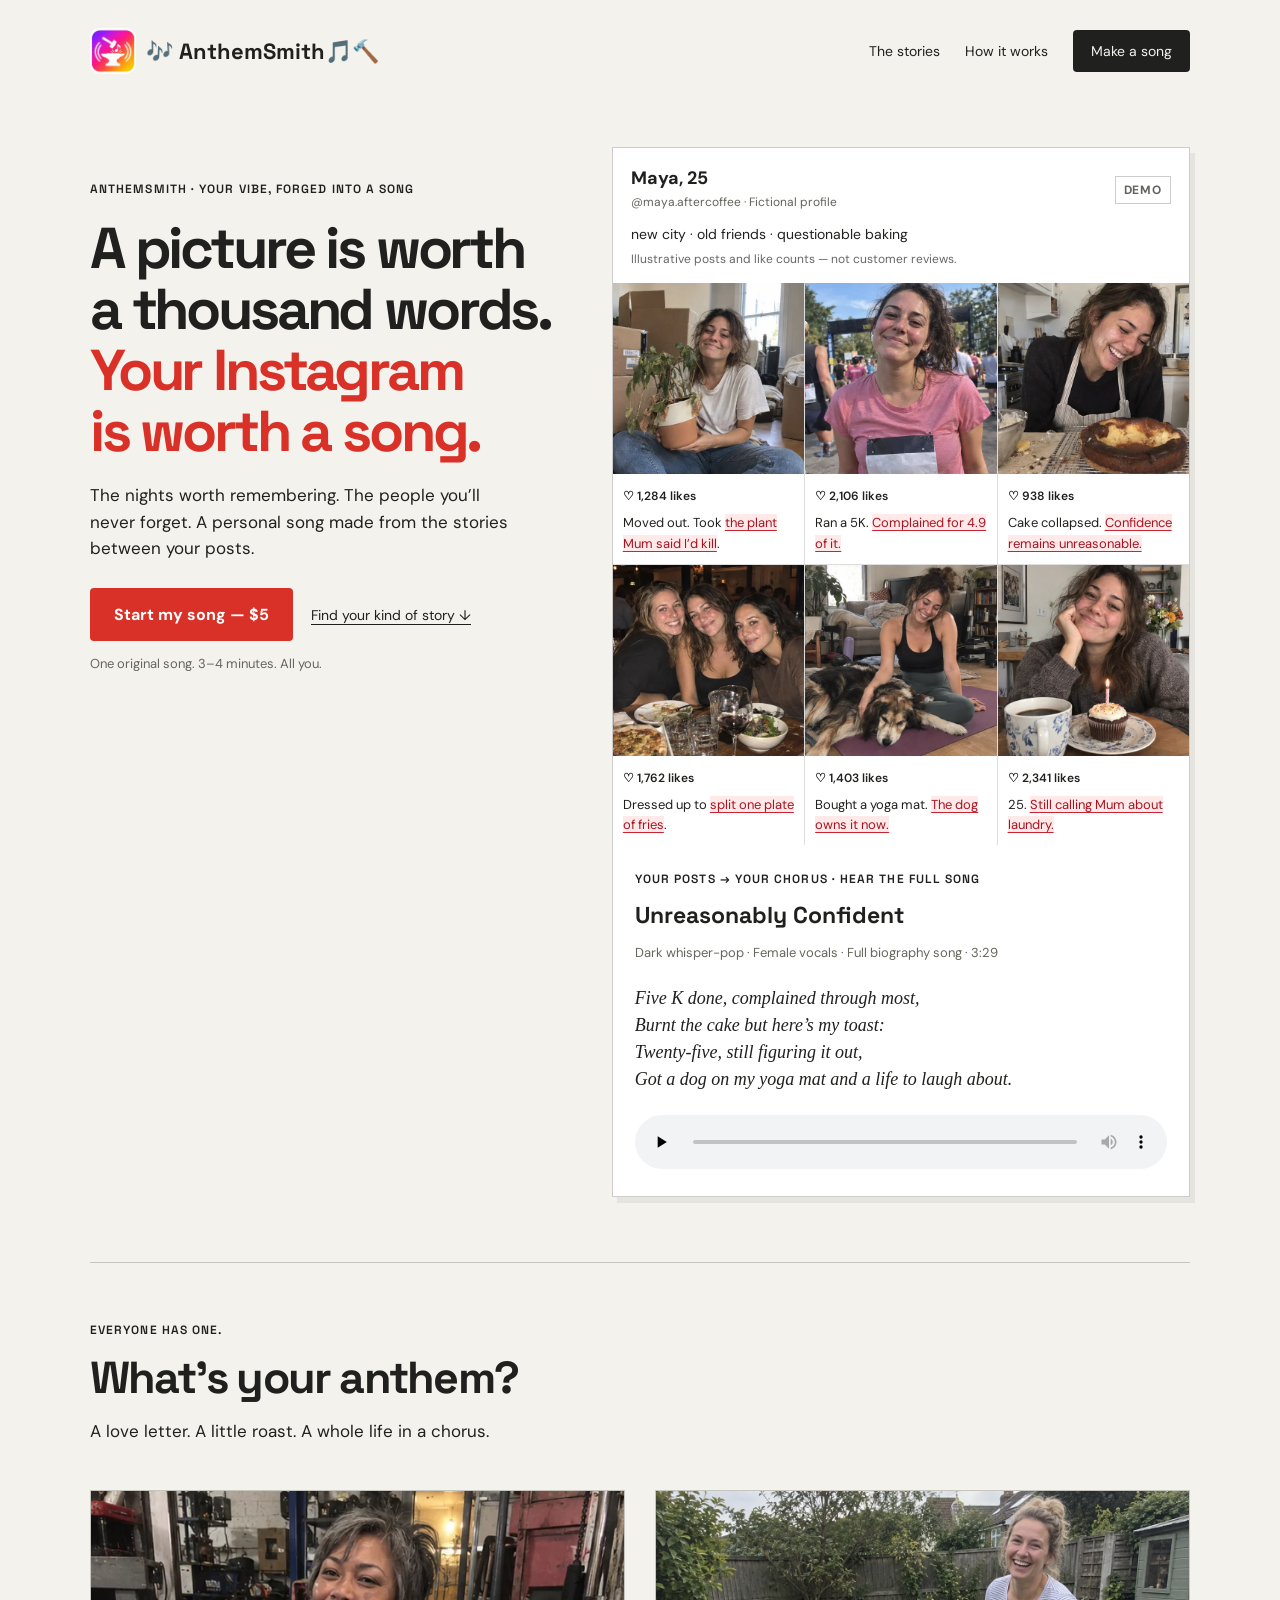
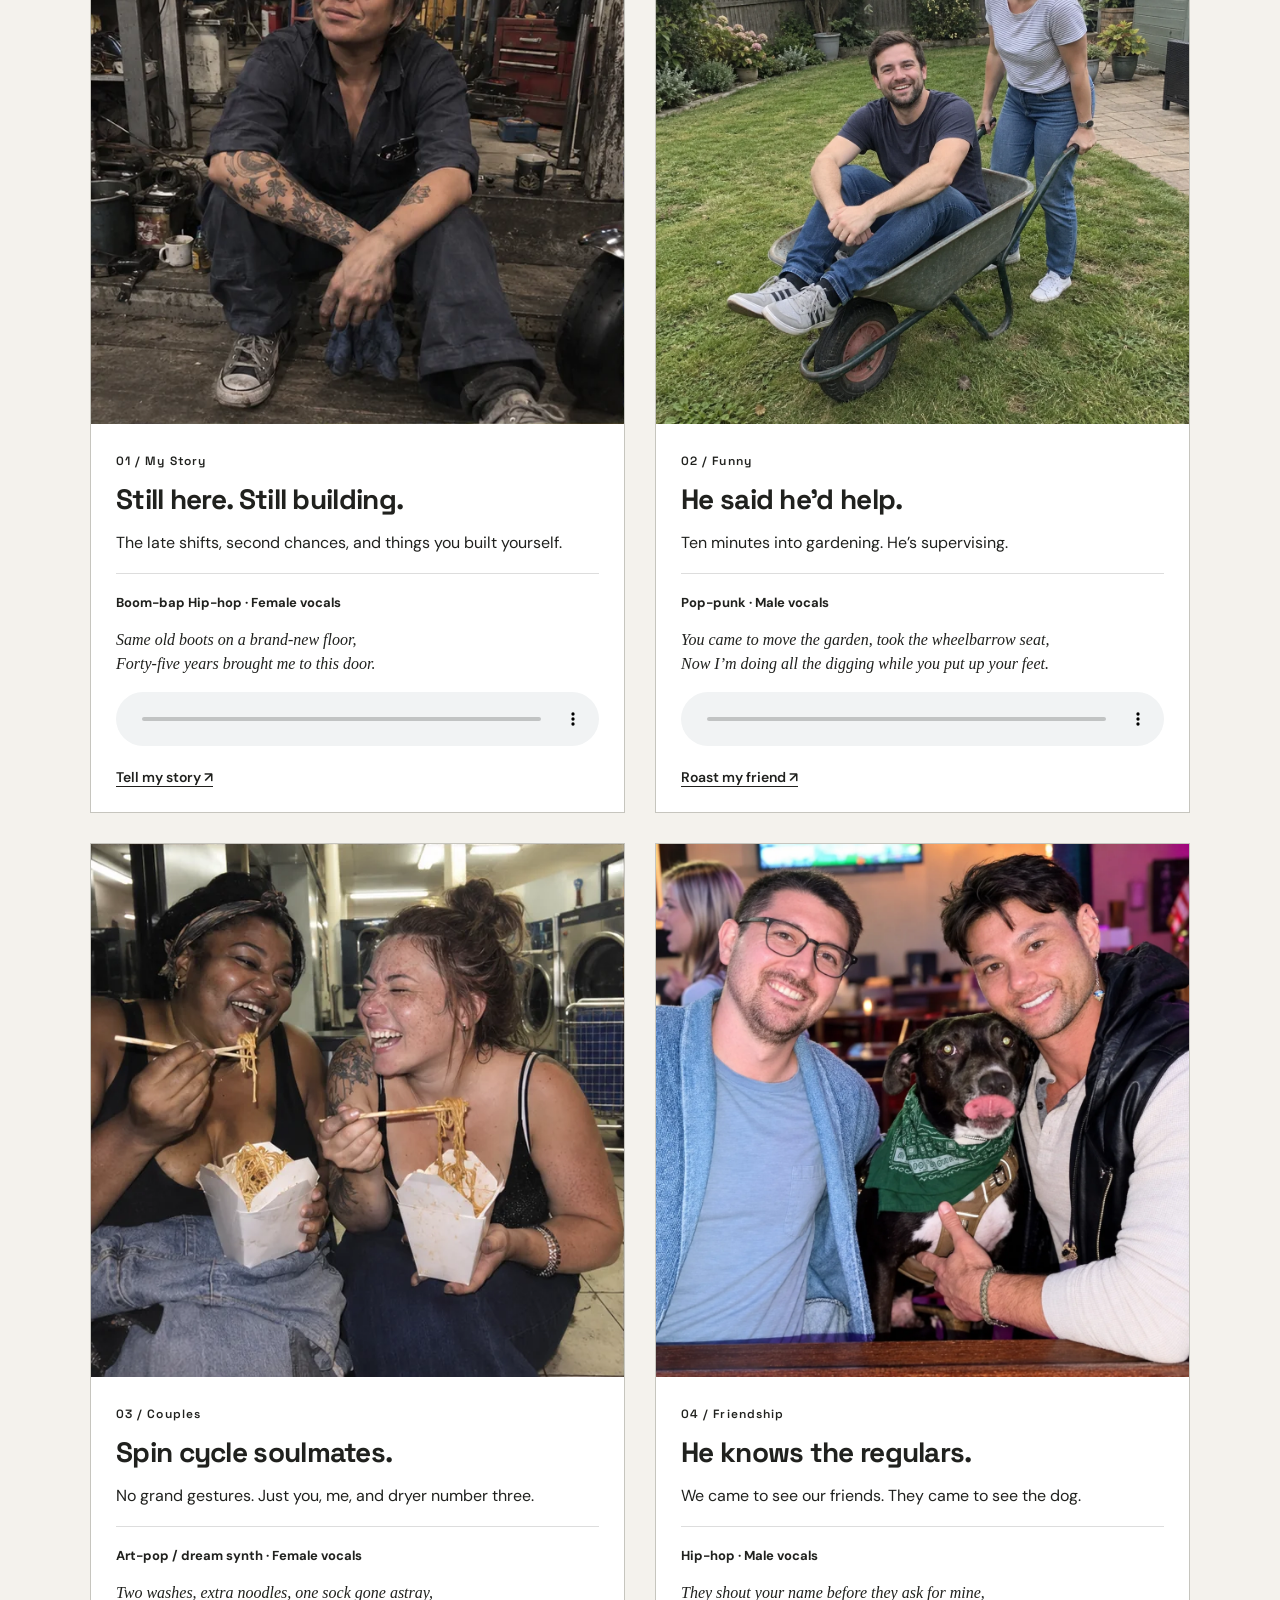
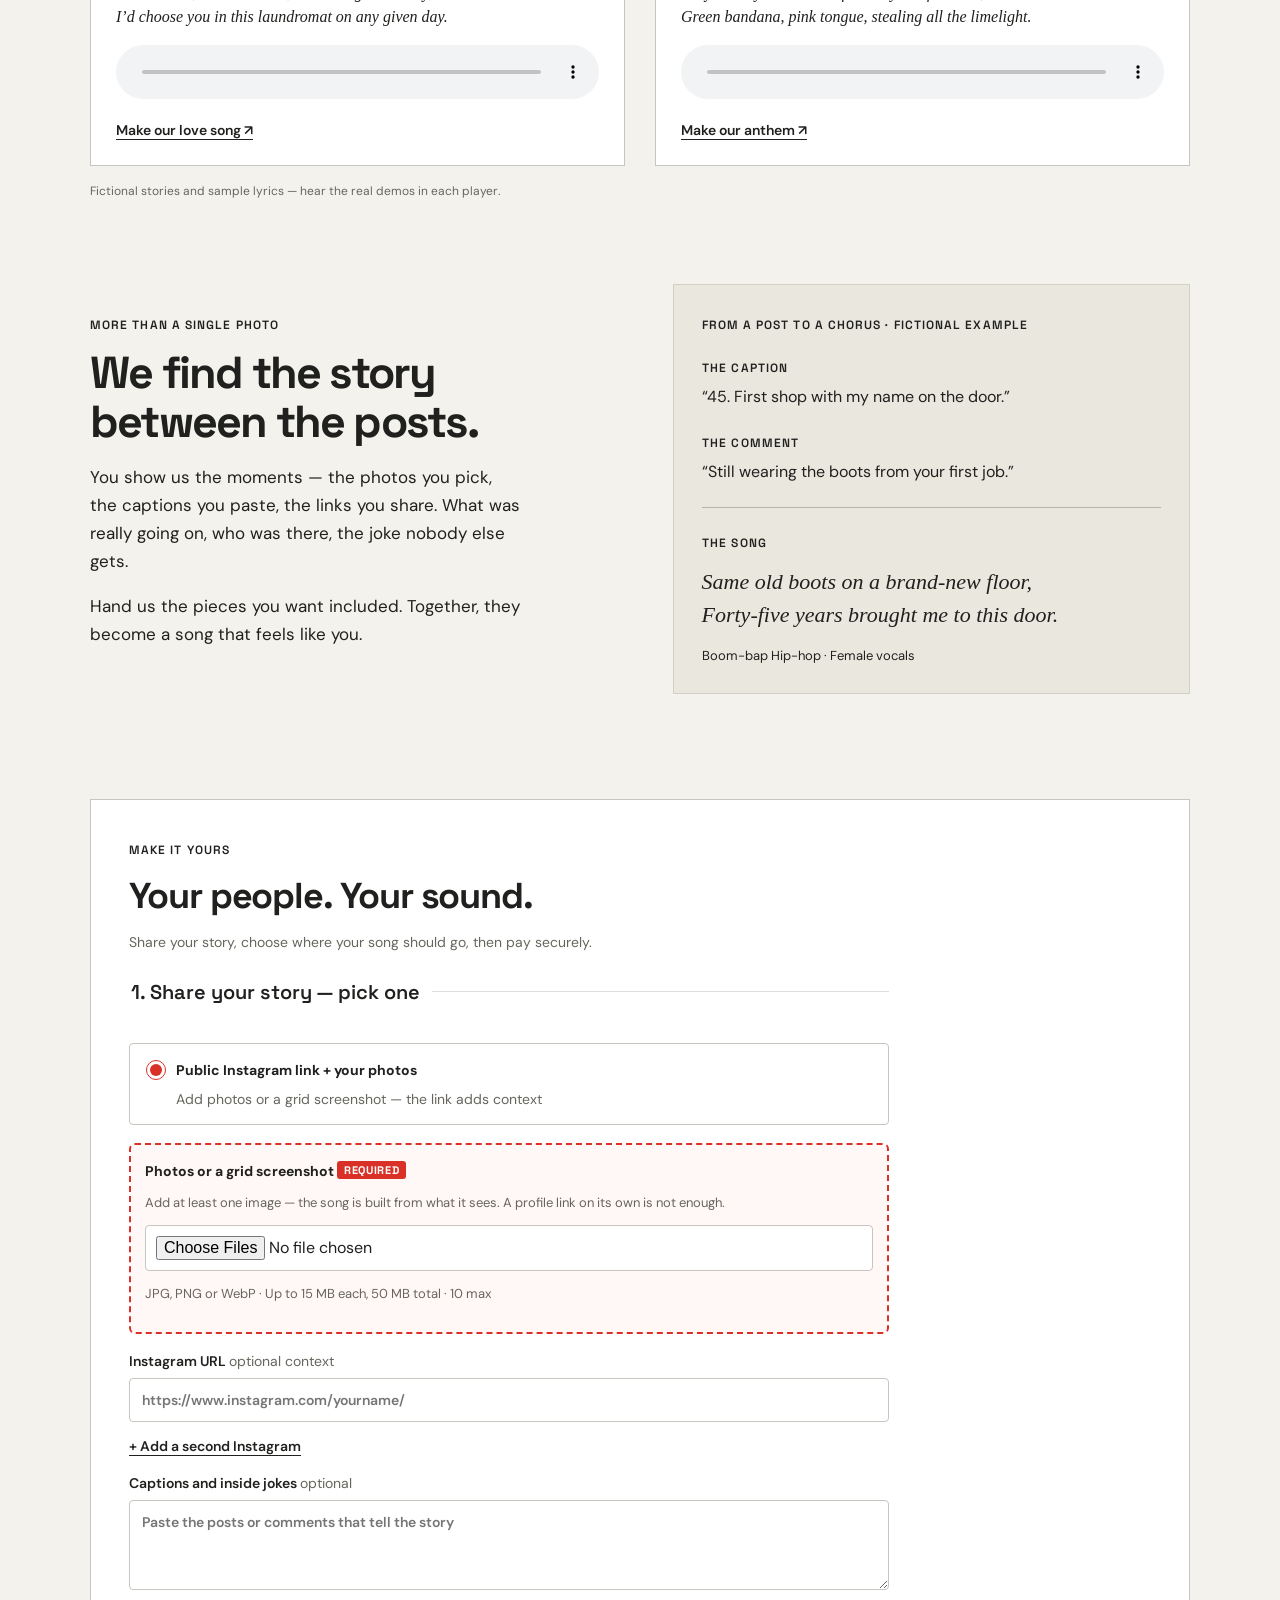
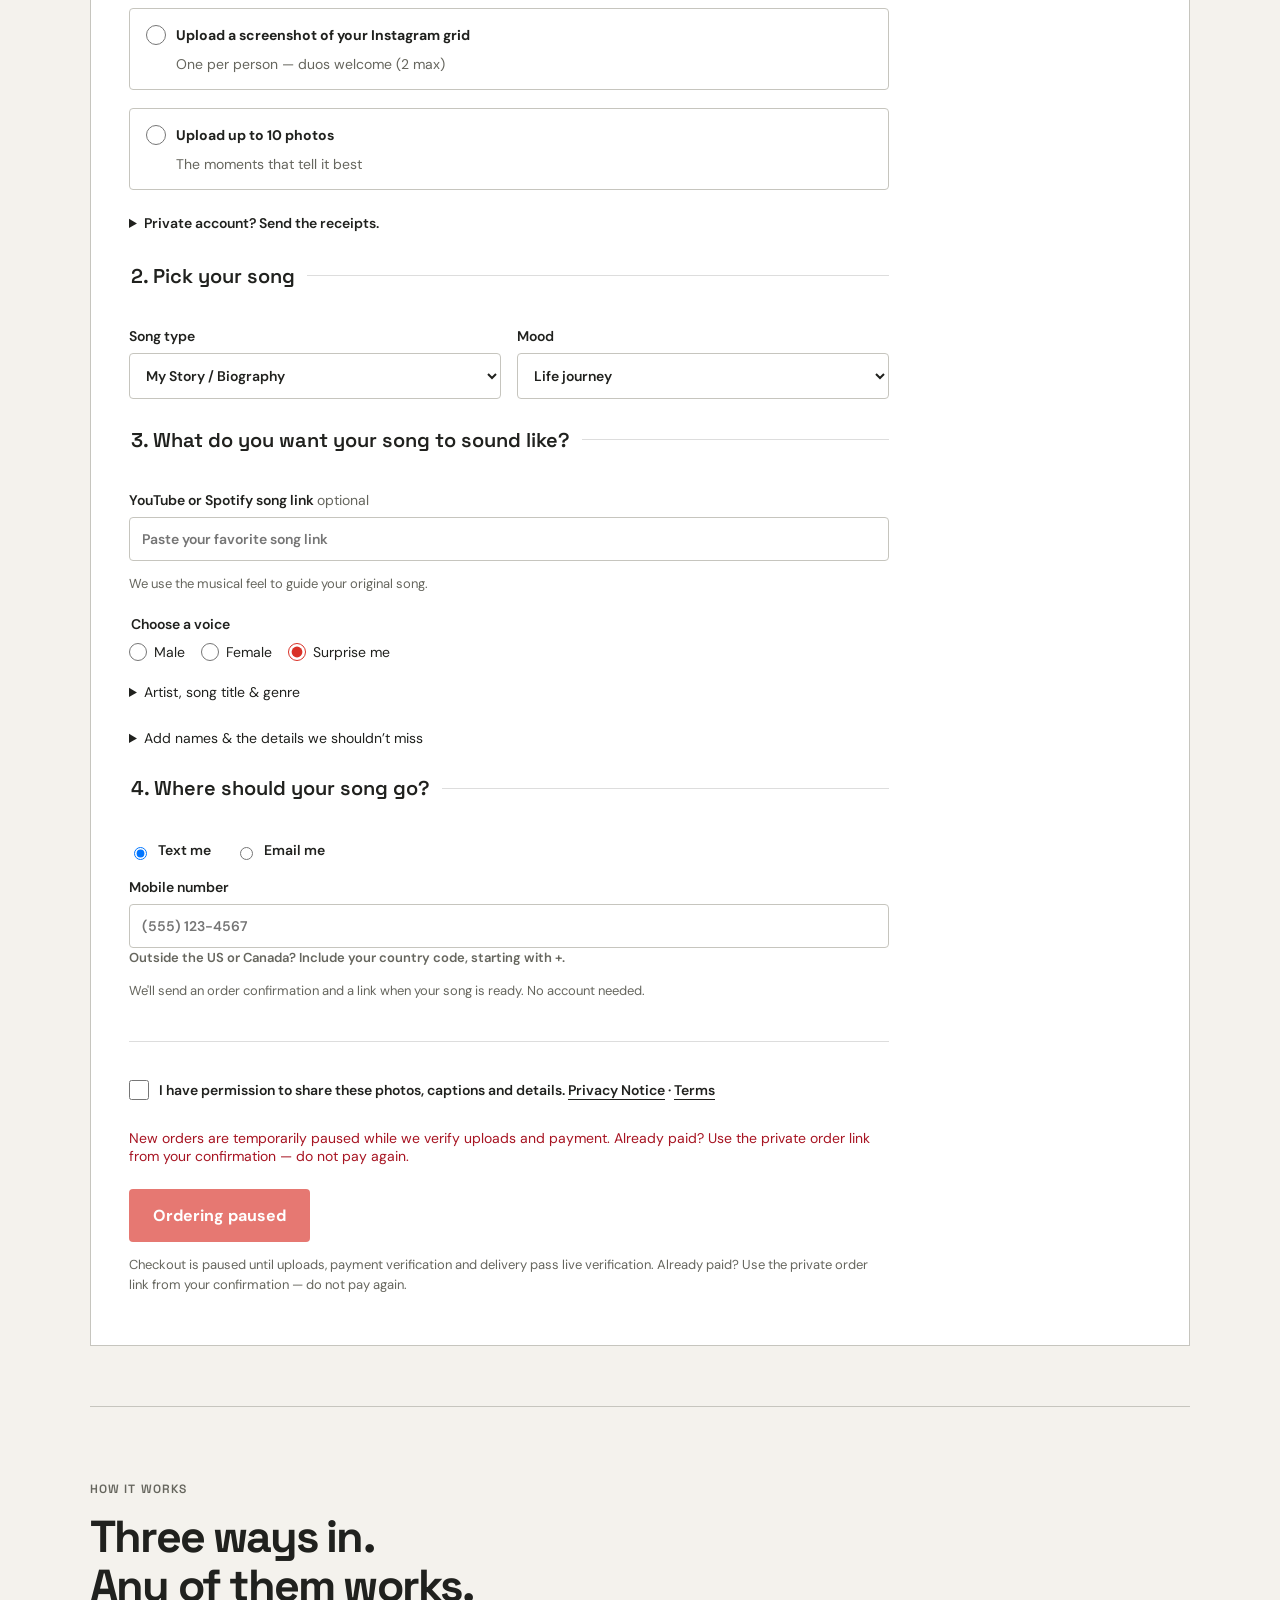
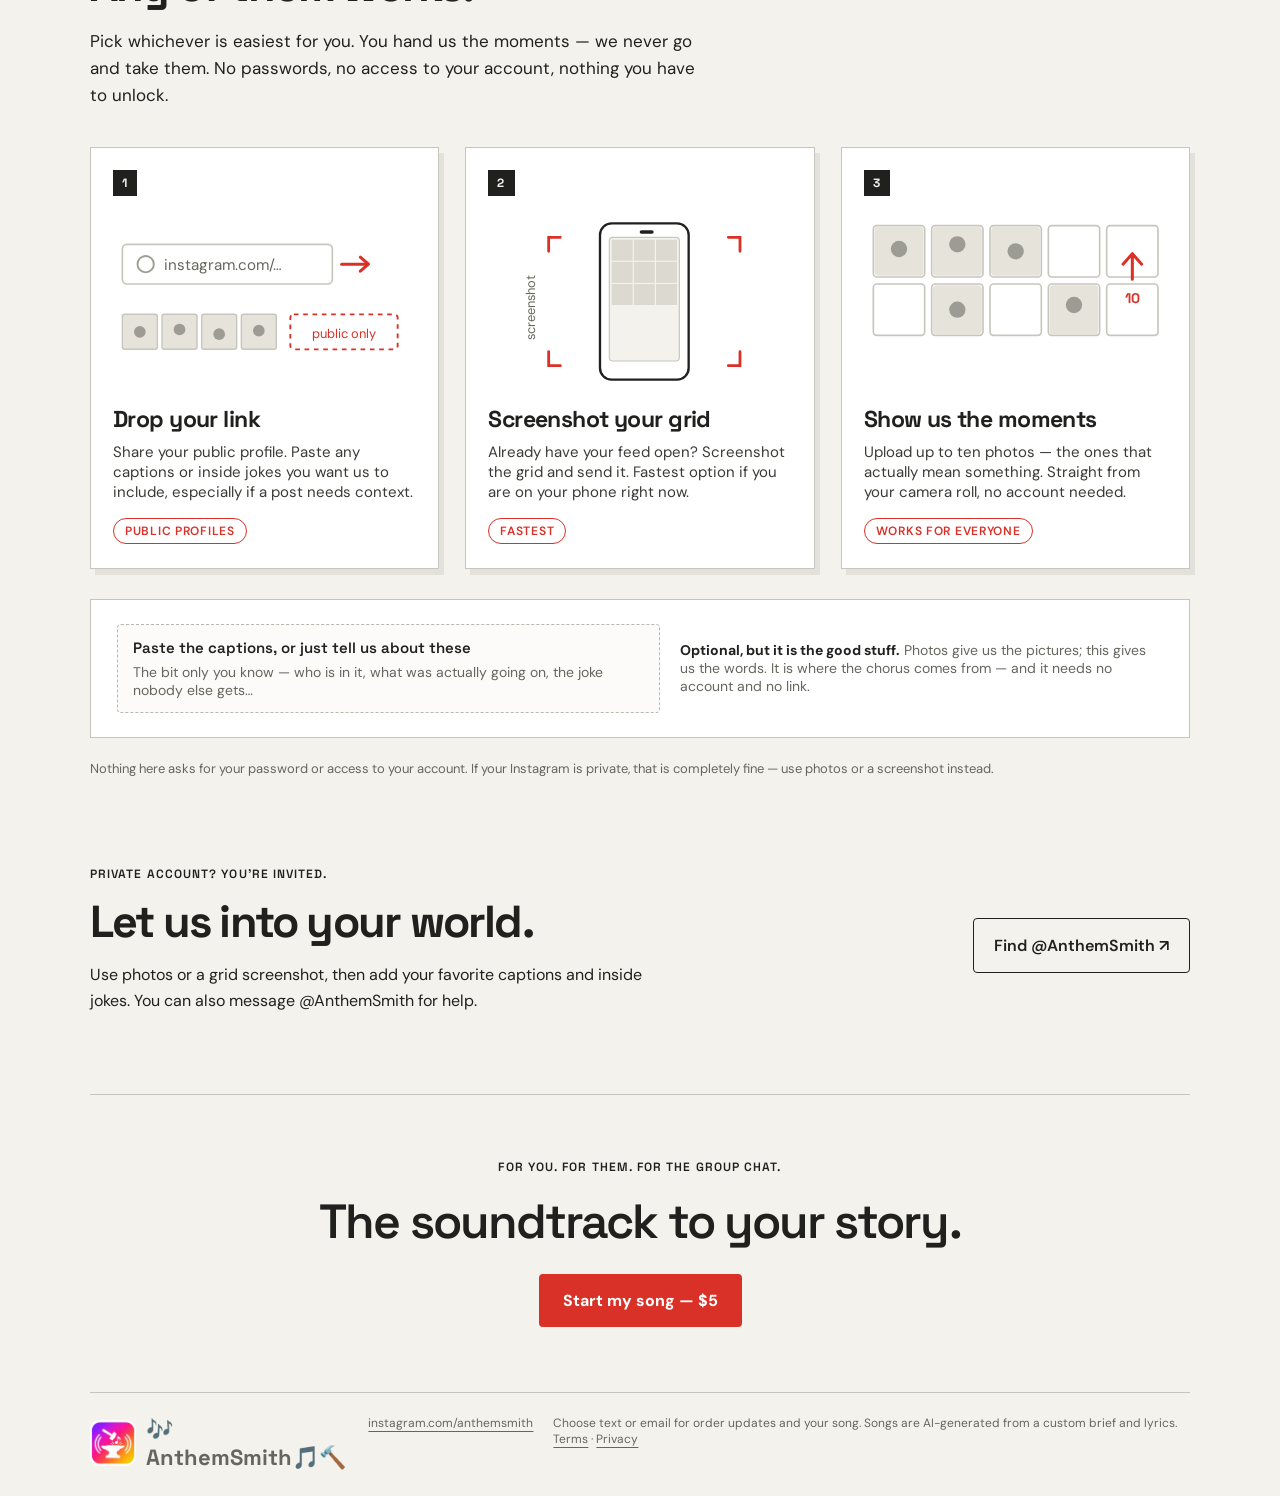
==== commit f75d9f37: "AS-1120: checkout recovery packet (whale/checkout-recovery-1120) Applied exact approved packet on ba" ====
--- a/index.html
+++ b/index.html
@@ -5,4 +5,4 @@
 <div id="lane1" hidden><input type="file" id="gridShot" name="gridShot" accept="image/jpeg,image/png,image/webp" multiple><p class="small">JPG, PNG or WebP · Up to 15 MB</p><p class="intake-error" id="shotName" role="status"></p><div class="file-previews" id="shotPreviews"></div><label>Paste the captions, or tell us about these <span class="optional">optional — but it&rsquo;s the good stuff</span><textarea name="laneDetails1" placeholder="What the grid screenshot can&rsquo;t show — captions, the story, the joke"></textarea></label></div>
 <label class="lane"><input type="radio" name="intake_lane" value="photos" onchange="pickLane(2)"> <b>Upload up to 10 photos</b><span class="lane-note">The moments that tell it best</span></label>
 <div id="lane2" hidden><input type="file" id="photoUpload" name="photoUpload" accept="image/jpeg,image/png,image/webp" multiple><p class="small">JPG, PNG or WebP · Up to 15 MB each, 50 MB total</p><p class="intake-error" id="photoCount" role="status"></p><div class="file-previews" id="photoPreviews"></div><label>Paste the captions, or tell us about these <span class="optional">optional — but it&rsquo;s the good stuff</span><textarea name="laneDetails2" placeholder="Who&rsquo;s in these, what was going on, the joke nobody else gets"></textarea></label></div>
-<details class="private"><summary>Private account? Send the receipts.</summary><p>Message <a href="https://www.instagram.com/anthemsmith/" target="_blank" rel="noopener">@AnthemSmith</a> — then paste the captions and comments, or drop your own data export. We read your actual people from what you hand us.</p><p class="small">We never read accounts by automated logged-in access. You send the content; we read what you give us.</p></details></fieldset><fieldset class="intake-step"><legend>2. Pick your song</legend><div class="form-row"><label>Song type<select name="category" id="categorySelect"><option value="My Story">My Story / Biography</option><option>Funny</option><option>Couples</option><option>Friendship</option></select></label><label>Mood<select name="mood" id="moodSelect"></select></label></div></fieldset><fieldset class="intake-step"><legend>3. What do you want your song to sound like?</legend><label>YouTube or Spotify song link <span class="optional">optional</span><input id="referenceUrl" type="url" name="referenceUrl" placeholder="Paste your favorite song link"></label><p class="small">We use the musical feel to guide your original song.</p><fieldset class="voice"><legend>Choose a voice</legend><label><input type="radio" name="voice" value="Male"> Male</label><label><input type="radio" name="voice" value="Female"> Female</label><label><input type="radio" name="voice" value="Surprise me" checked> Surprise me</label></fieldset><details><summary>Artist, song title & genre</summary><div class="form-row"><label>Artist<input name="artist" placeholder="Artist name"></label><label>Song title<input name="song" placeholder="Song title"></label></div><label>Genre<select name="genre"><option>Use my reference</option><option>Pop</option><option>R&B / Soul</option><option>Indie / Alternative</option><option>Acoustic / Folk</option><option>Hip-hop</option><option>Rock</option><option>Country</option></select></label></details></fieldset><details class="personal-details"><summary>Add names & the details we shouldn’t miss</summary><label>Who’s it about?<input name="names" placeholder="Your name, their name, or both"></label><label>Memories, captions or inside jokes<textarea name="details" placeholder="Paste the moments you want included…"></textarea></label></details><fieldset class="intake-step"><legend>4. Where should your song go?</legend><div class="delivery-options"><label><input type="radio" name="delivery" value="sms" checked> Text me</label><label><input type="radio" name="delivery" value="email"> Email me</label></div><label id="phoneField">Mobile number<input type="tel" name="phone" id="deliveryPhone" autocomplete="tel" placeholder="(555) 123-4567" required><span class="small">Outside the US or Canada? Include your country code, starting with +.</span></label><label id="emailField" hidden>Email address<input type="email" name="email" id="deliveryEmail" autocomplete="email" placeholder="you@example.com" disabled></label><p class="small">We'll send an order confirmation and a link when your song is ready. No account needed.</p></fieldset><fieldset class="intake-step"><label class="gate-line"><input type="checkbox" id="consent_rights" name="consent" value="yes" required><span>I have permission to share these photos, captions and details. <a href="privacy.html">Privacy Notice</a> · <a href="terms.html">Terms</a></span></label></fieldset><p id="requestStatus" class="intake-error" role="status" aria-live="polite"></p><button class="primary" id="checkoutButton" type="submit" disabled>Ordering paused</button><p class="small">Checkout is paused until uploads, payment verification and delivery pass live verification. Already paid? Use the private order link from your confirmation — do not pay again.</p></form><section id="brief" hidden></section></section><dialog id="demo"><button class="close" aria-label="Close story example">×</button><span class="eyebrow">FICTIONAL STORY EXAMPLE</span><h2 id="demoTitle"></h2><div id="demoPhoto" class="photo"></div><p id="demoCaption"></p><div id="demoSample"></div><p class="small">Illustrative and altered imagery. Play the 30-second demo above.</p><button class="primary" id="demoCreate">Make a story like this ↗</button></dialog><script src="app.js"></script><script src="order-config.js"></script><script src="order-client.js"></script></body></html>
+<details class="private"><summary>Private account? Send the receipts.</summary><p>Message <a href="https://www.instagram.com/anthemsmith/" target="_blank" rel="noopener">@AnthemSmith</a> — then paste the captions and comments, or drop your own data export. We read your actual people from what you hand us.</p><p class="small">We never read accounts by automated logged-in access. You send the content; we read what you give us.</p></details></fieldset><fieldset class="intake-step"><legend>2. Pick your song</legend><div class="form-row"><label>Song type<select name="category" id="categorySelect"><option value="My Story">My Story / Biography</option><option>Funny</option><option>Couples</option><option>Friendship</option></select></label><label>Mood<select name="mood" id="moodSelect"></select></label></div></fieldset><fieldset class="intake-step"><legend>3. What do you want your song to sound like?</legend><label>YouTube or Spotify song link <span class="optional">optional</span><input id="referenceUrl" type="url" name="referenceUrl" placeholder="Paste your favorite song link"></label><p class="small">We use the musical feel to guide your original song.</p><fieldset class="voice"><legend>Choose a voice</legend><label><input type="radio" name="voice" value="Male"> Male</label><label><input type="radio" name="voice" value="Female"> Female</label><label><input type="radio" name="voice" value="Surprise me" checked> Surprise me</label></fieldset><details><summary>Artist, song title & genre</summary><div class="form-row"><label>Artist<input name="artist" placeholder="Artist name"></label><label>Song title<input name="song" placeholder="Song title"></label></div><label>Genre<select name="genre"><option>Use my reference</option><option>Pop</option><option>R&B / Soul</option><option>Indie / Alternative</option><option>Acoustic / Folk</option><option>Hip-hop</option><option>Rock</option><option>Country</option></select></label></details></fieldset><details class="personal-details"><summary>Add names & the details we shouldn’t miss</summary><label>Who’s it about?<input name="names" placeholder="Your name, their name, or both"></label><label>Memories, captions or inside jokes<textarea name="details" placeholder="Paste the moments you want included…"></textarea></label></details><fieldset class="intake-step"><legend>4. Where should your song go?</legend><div class="delivery-options"><label><input type="radio" name="delivery" value="sms" checked> Text me</label><label><input type="radio" name="delivery" value="email"> Email me</label></div><label id="phoneField">Mobile number<input type="tel" name="phone" id="deliveryPhone" autocomplete="tel" placeholder="(555) 123-4567" required><span class="small">Outside the US or Canada? Include your country code, starting with +.</span></label><label id="emailField" hidden>Email address<input type="email" name="email" id="deliveryEmail" autocomplete="email" placeholder="you@example.com" disabled></label><p class="small">We'll send an order confirmation and a link when your song is ready. No account needed.</p></fieldset><fieldset class="intake-step"><label class="gate-line"><input type="checkbox" id="consent_rights" name="consent" value="yes" required><span>I have permission to share these photos, captions and details. <a href="privacy.html">Privacy Notice</a> · <a href="terms.html">Terms</a></span></label></fieldset><p id="requestStatus" class="intake-error" role="status" aria-live="polite"></p><button class="primary" id="checkoutButton" type="submit" disabled>Ordering paused</button><p class="small">Checkout is paused until uploads, payment verification and delivery pass live verification. Already paid? Use the private order link from your confirmation — do not pay again.</p></form><section id="brief" hidden></section></section><dialog id="demo"><button class="close" aria-label="Close story example">×</button><span class="eyebrow">FICTIONAL STORY EXAMPLE</span><h2 id="demoTitle"></h2><div id="demoPhoto" class="photo"></div><p id="demoCaption"></p><div id="demoSample"></div><p class="small">Illustrative and altered imagery. Play the 30-second demo above.</p><button class="primary" id="demoCreate">Make a story like this ↗</button></dialog><script src="app.js"></script><script src="order-config.js"></script><script src="order-legacy-recovery.js"></script><script src="order-client.js"></script></body></html>
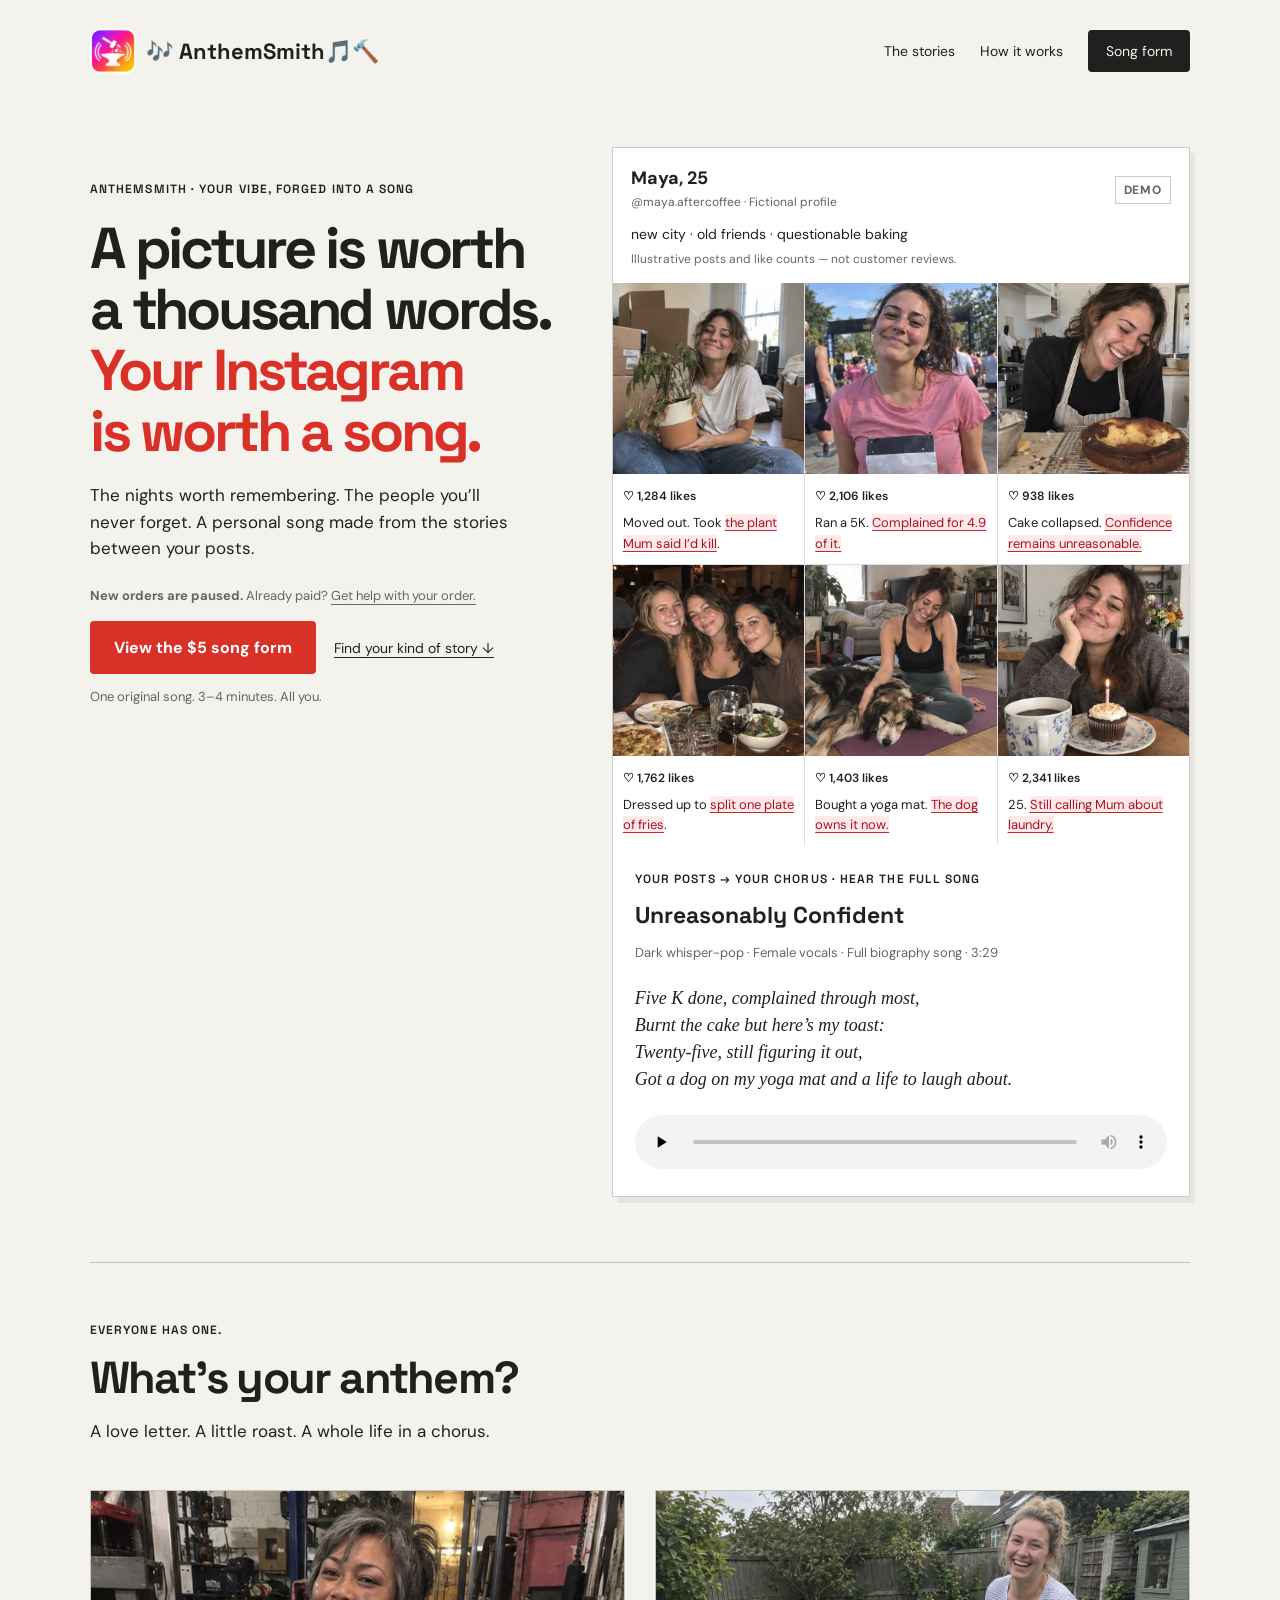
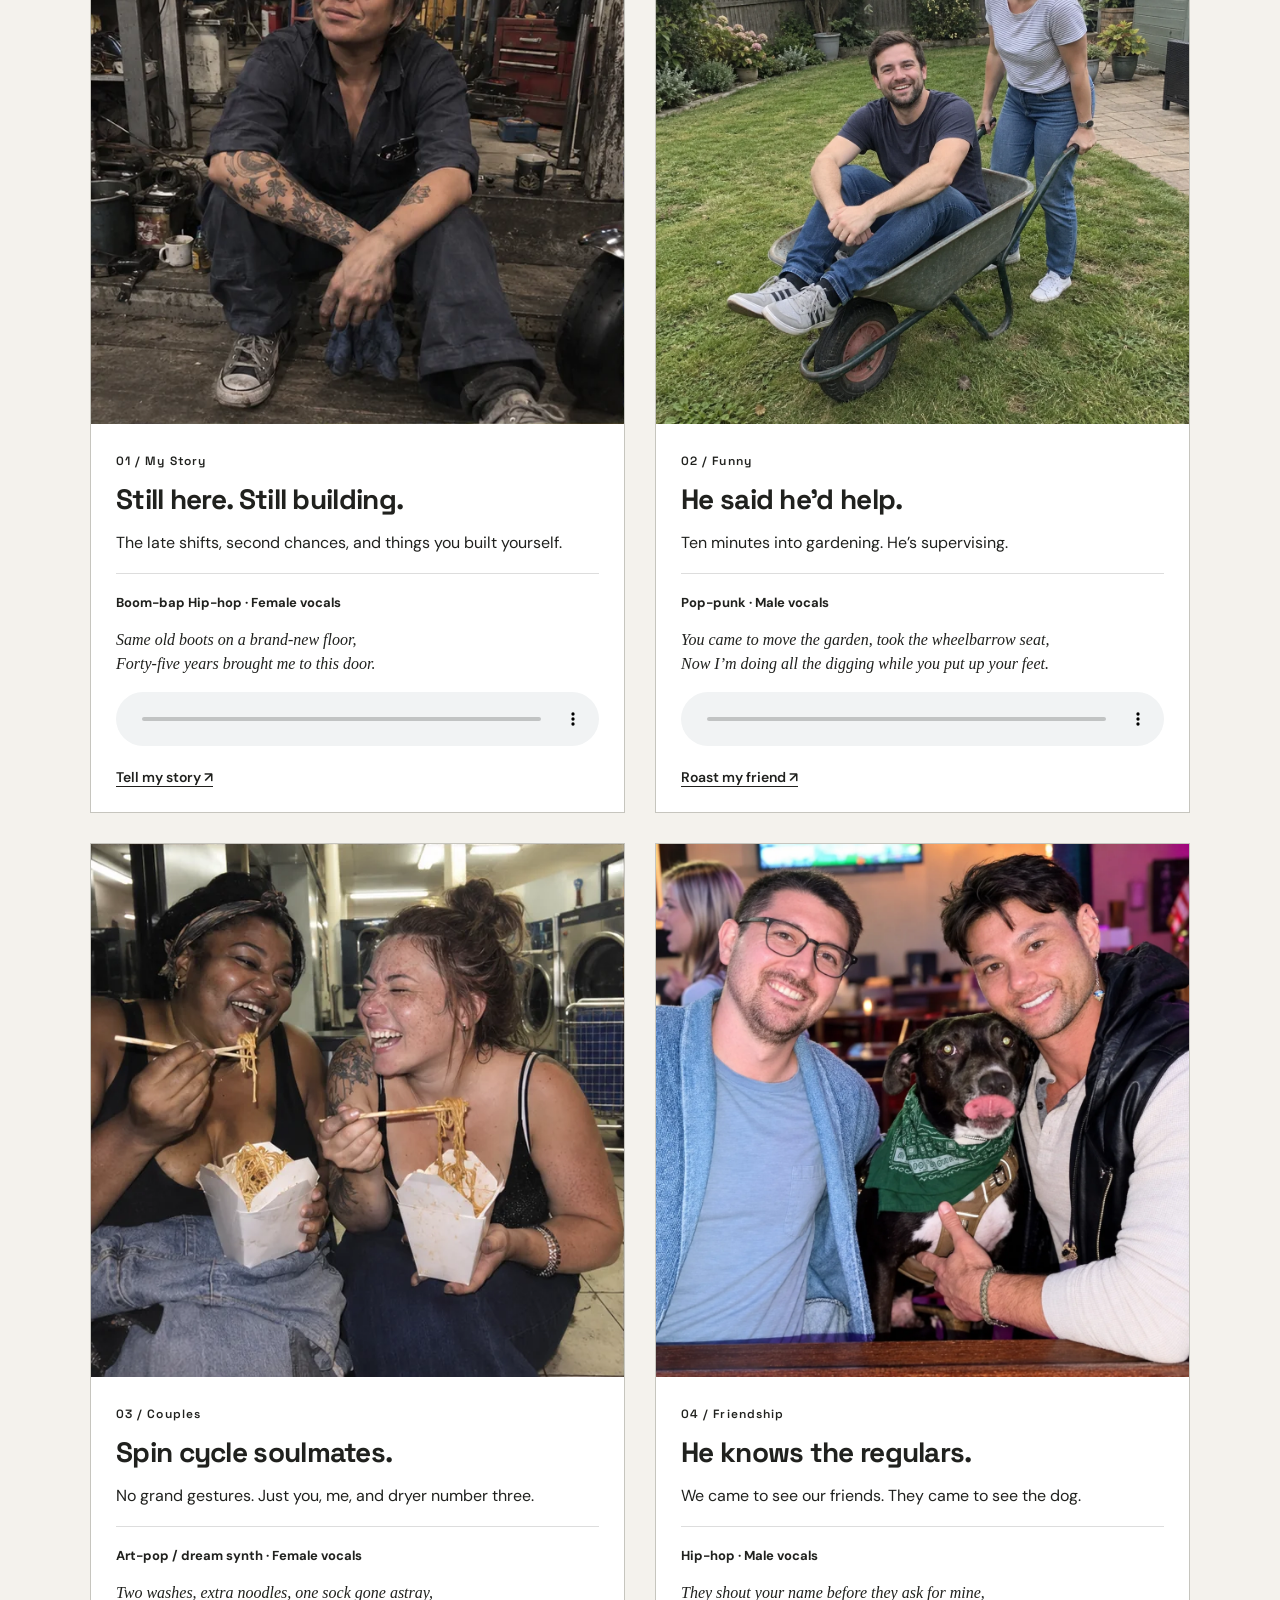
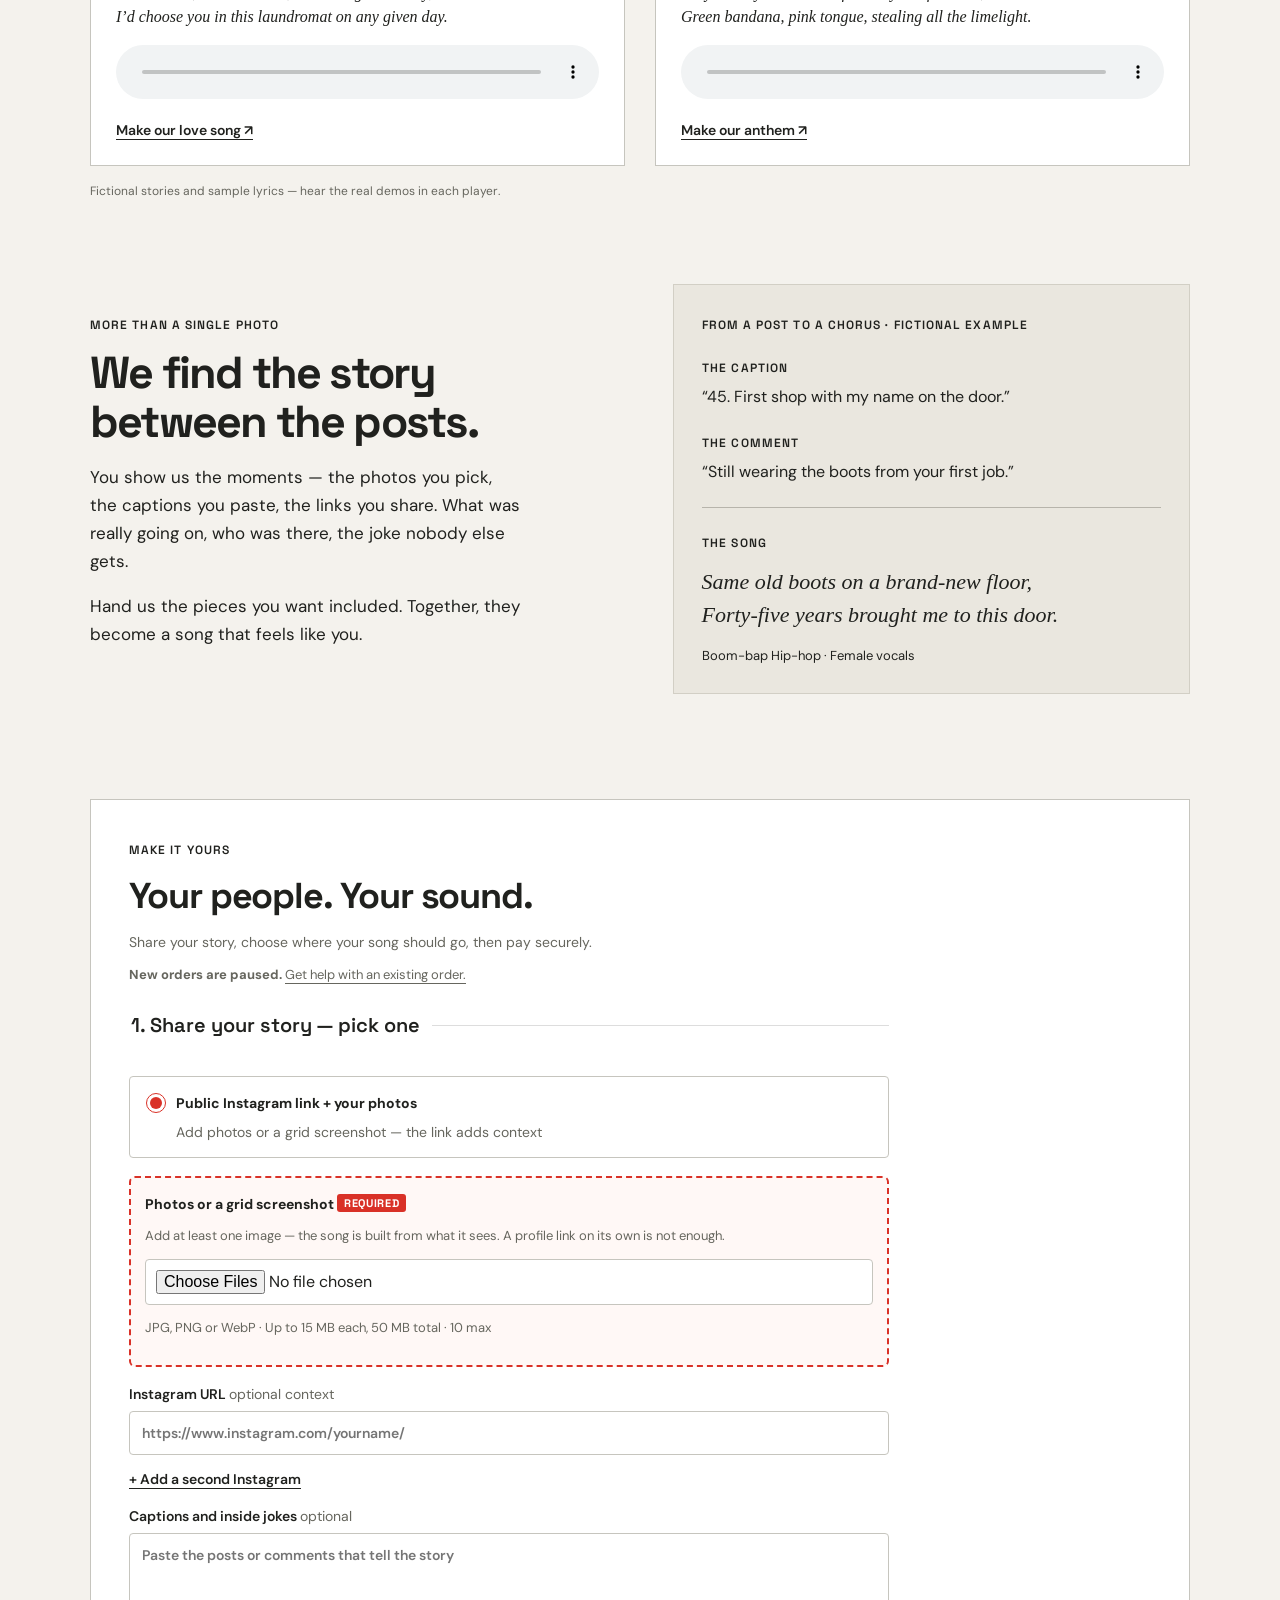
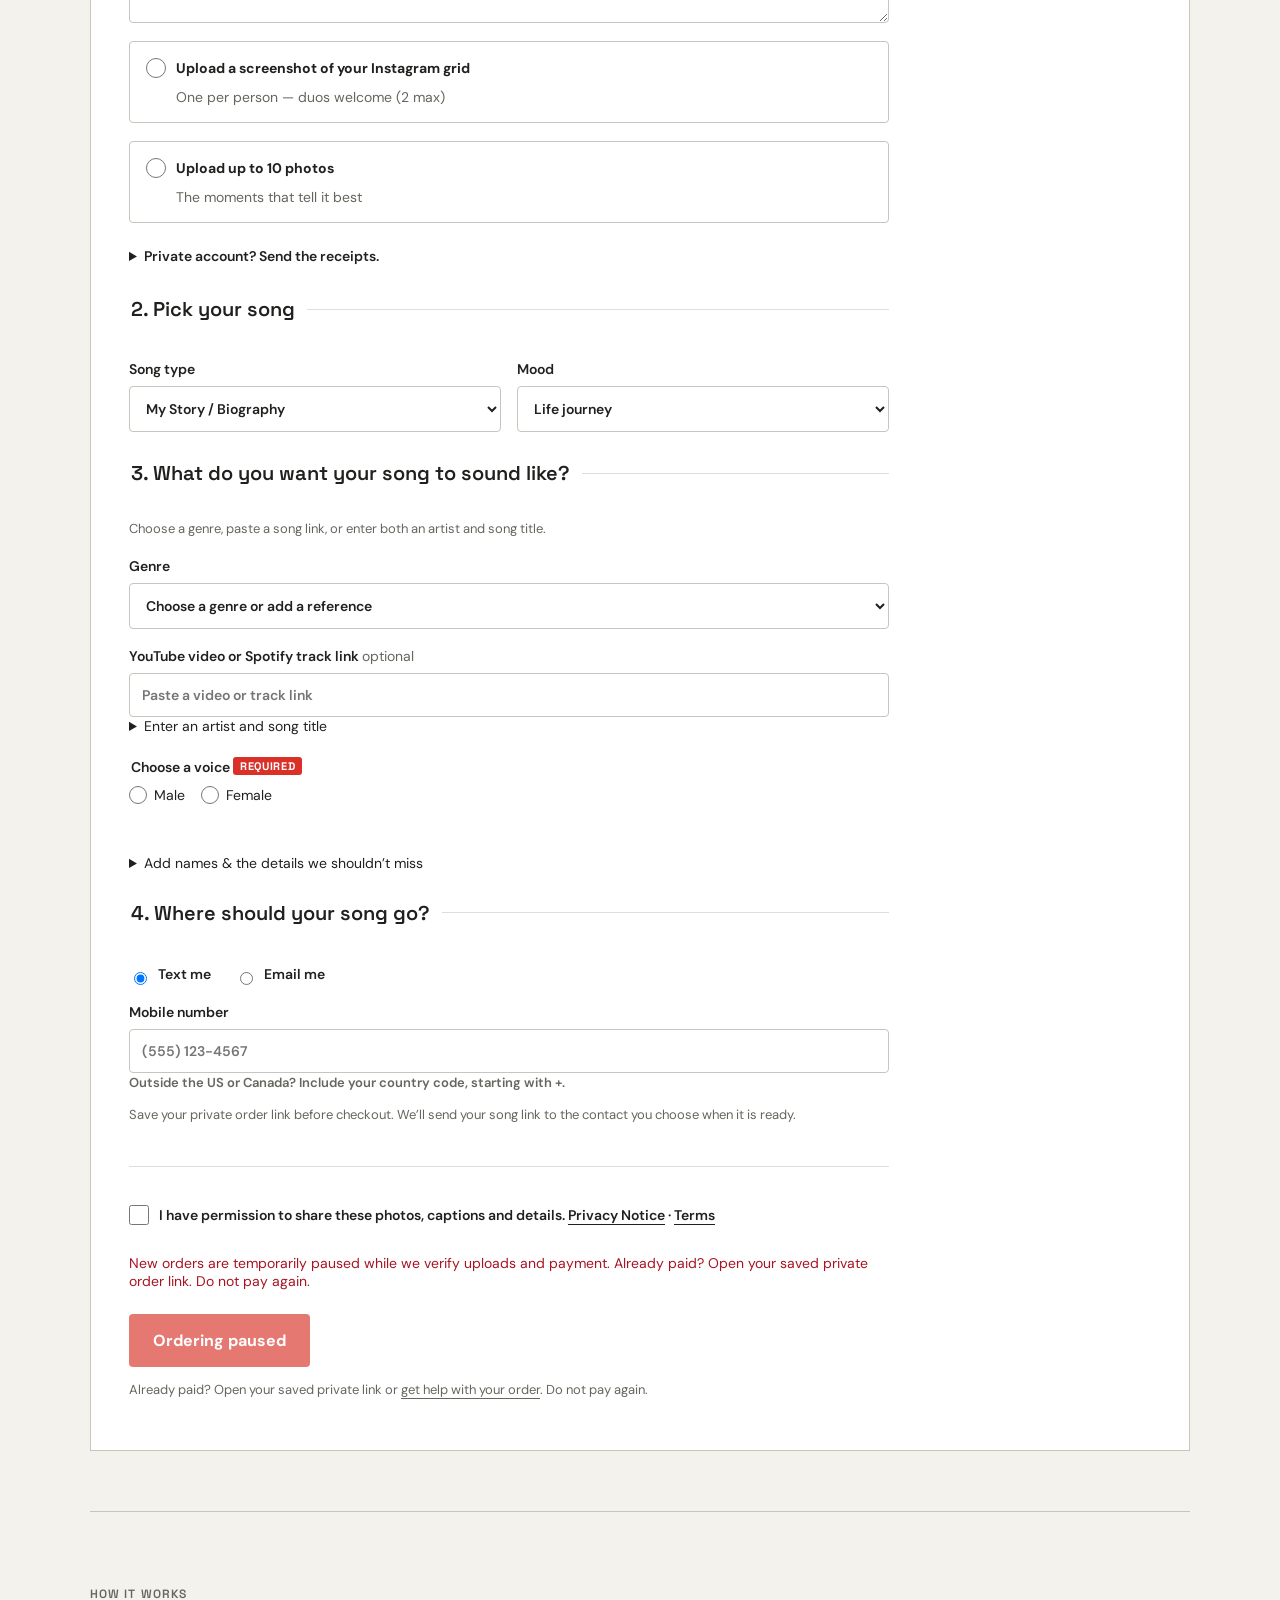
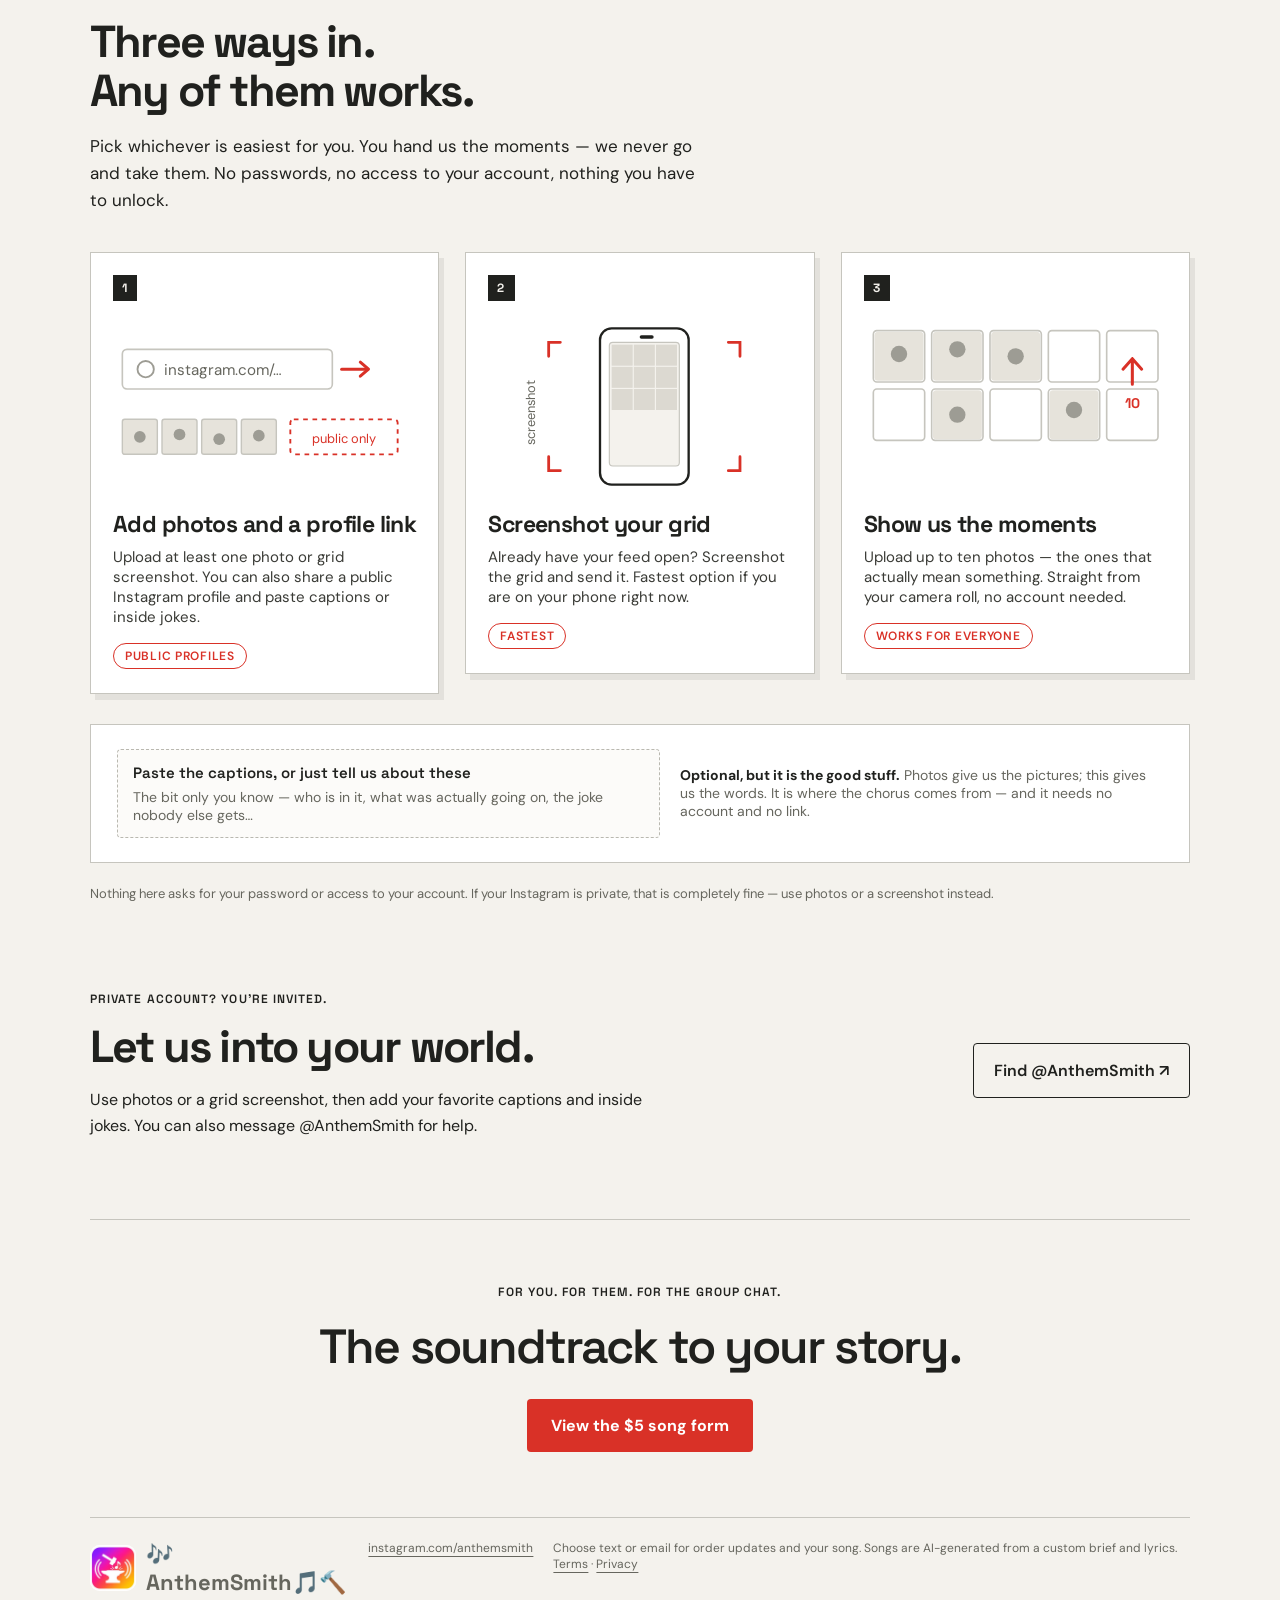
==== commit c0518f03: "AS-1120: storefront operator patch part 2 — paused CTA early, intake validation, private recovery he" ====
--- a/index.html
+++ b/index.html
@@ -1,8 +1,8 @@
-<!doctype html><html lang="en"><head><meta charset="utf-8"><meta name="viewport" content="width=device-width,initial-scale=1"><meta name="description" content="Your photos, captions, and inside jokes, forged into an original song."><title>🎶 AnthemSmith🎵🔨 — Your story, set to music</title><link rel="icon" type="image/webp" href="assets/anthemsmith-mark.webp"><meta property="og:type" content="website"><meta property="og:site_name" content="AnthemSmith"><meta property="og:title" content="🎶 AnthemSmith🎵🔨 — Your story, set to music"><meta property="og:description" content="Your photos, captions, and inside jokes, forged into an original song."><meta property="og:url" content="https://anthemsmith.com/"><meta property="og:image" content="https://anthemsmith.com/assets/anthemsmith-logo.png"><meta property="og:image:alt" content="AnthemSmith logo: a hammer forging a music note on an anvil"><meta property="og:image:width" content="1254"><meta property="og:image:height" content="1254"><meta name="twitter:card" content="summary"><meta name="twitter:title" content="🎶 AnthemSmith🎵🔨 — Your story, set to music"><meta name="twitter:description" content="Your photos, captions, and inside jokes, forged into an original song."><meta name="twitter:image" content="https://anthemsmith.com/assets/anthemsmith-logo.png"><link rel="stylesheet" href="style.css"></head><body><main id="site"></main><section id="builder" class="inline-builder"><span class="eyebrow">MAKE IT YOURS</span><h2>Your people. Your sound.</h2><p class="muted">Share your story, choose where your song should go, then pay securely.</p><form id="songForm" onsubmit="event.preventDefault();submitInstant()"><fieldset class="intake-step"><legend>1. Share your story — pick one</legend><div class="intake-lanes">
+<!doctype html><html lang="en"><head><meta charset="utf-8"><meta name="viewport" content="width=device-width,initial-scale=1"><meta name="description" content="Your photos, captions, and inside jokes, forged into an original song."><title>🎶 AnthemSmith🎵🔨 — Your story, set to music</title><link rel="icon" type="image/webp" href="assets/anthemsmith-mark.webp"><meta property="og:type" content="website"><meta property="og:site_name" content="AnthemSmith"><meta property="og:title" content="🎶 AnthemSmith🎵🔨 — Your story, set to music"><meta property="og:description" content="Your photos, captions, and inside jokes, forged into an original song."><meta property="og:url" content="https://anthemsmith.com/"><meta property="og:image" content="https://anthemsmith.com/assets/anthemsmith-logo.png"><meta property="og:image:alt" content="AnthemSmith logo: a hammer forging a music note on an anvil"><meta property="og:image:width" content="1254"><meta property="og:image:height" content="1254"><meta name="twitter:card" content="summary"><meta name="twitter:title" content="🎶 AnthemSmith🎵🔨 — Your story, set to music"><meta name="twitter:description" content="Your photos, captions, and inside jokes, forged into an original song."><meta name="twitter:image" content="https://anthemsmith.com/assets/anthemsmith-logo.png"><link rel="stylesheet" href="style.css"></head><body><main id="site"></main><section id="builder" class="inline-builder"><span class="eyebrow">MAKE IT YOURS</span><h2>Your people. Your sound.</h2><p class="muted">Share your story, choose where your song should go, then pay securely.</p><p class="small" data-pause-notice><strong>New orders are paused.</strong> <a href="./backend-song.html">Get help with an existing order.</a></p><form id="songForm" onsubmit="event.preventDefault();submitInstant()"><fieldset class="intake-step"><legend>1. Share your story — pick one</legend><div class="intake-lanes">
 <label class="lane"><input type="radio" name="intake_lane" value="link" onchange="pickLane(0)" checked> <b>Public Instagram link + your photos</b><span class="lane-note">Add photos or a grid screenshot — the link adds context</span></label>
-<div id="lane0"><div class="upload-required"><label for="linkFiles"><b>Photos or a grid screenshot</b> <span class="required-badge">Required</span></label><p class="small">Add at least one image — the song is built from what it sees. A profile link on its own is not enough.</p><input type="file" id="linkFiles" name="linkFiles" accept="image/jpeg,image/png,image/webp" multiple><p class="small">JPG, PNG or WebP · Up to 15 MB each, 50 MB total · 10 max</p><p class="intake-error" id="linkFileStatus" role="status"></p><div class="file-previews" id="linkPreviews"></div></div><label>Instagram URL <span class="optional">optional context</span><input type="url" id="instagram1" name="instagram1" placeholder="https://www.instagram.com/yourname/"></label><label id="secondProfile" hidden>Second Instagram URL <span class="optional">optional</span><input type="url" id="instagram2" name="instagram2" disabled placeholder="https://www.instagram.com/theirname/"></label><button type="button" id="addProfile" class="text-button">+ Add a second Instagram</button><label>Captions and inside jokes <span class="optional">optional</span><textarea name="laneDetails0" placeholder="Paste the posts or comments that tell the story"></textarea></label></div>
+<div id="lane0"><div class="upload-required"><label for="linkFiles"><b>Photos or a grid screenshot</b> <span class="required-badge">Required</span></label><p class="small">Add at least one image — the song is built from what it sees. A profile link on its own is not enough.</p><input type="file" id="linkFiles" name="linkFiles" accept="image/jpeg,image/png,image/webp" multiple><p class="small">JPG, PNG or WebP · Up to 15 MB each, 50 MB total · 10 max</p><p class="intake-error" id="linkFileStatus" role="status"></p><div class="file-previews" id="linkPreviews"></div></div><label>Instagram URL <span class="optional">optional context</span><input type="url" id="instagram1" name="instagram1" placeholder="https://www.instagram.com/yourname/"></label><label id="secondProfile" hidden>Second Instagram URL <span class="optional">optional</span><input type="url" id="instagram2" name="instagram2" disabled placeholder="https://www.instagram.com/theirname/"></label><button type="button" id="addProfile" class="text-button">+ Add a second Instagram</button><label>Captions and inside jokes <span class="optional">optional</span><textarea name="laneDetails0" maxlength="4000" placeholder="Paste the posts or comments that tell the story"></textarea></label></div>
 <label class="lane"><input type="radio" name="intake_lane" value="screenshot" onchange="pickLane(1)"> <b>Upload a screenshot of your Instagram grid</b><span class="lane-note">One per person — duos welcome (2 max)</span></label>
-<div id="lane1" hidden><input type="file" id="gridShot" name="gridShot" accept="image/jpeg,image/png,image/webp" multiple><p class="small">JPG, PNG or WebP · Up to 15 MB</p><p class="intake-error" id="shotName" role="status"></p><div class="file-previews" id="shotPreviews"></div><label>Paste the captions, or tell us about these <span class="optional">optional — but it&rsquo;s the good stuff</span><textarea name="laneDetails1" placeholder="What the grid screenshot can&rsquo;t show — captions, the story, the joke"></textarea></label></div>
+<div id="lane1" hidden><input type="file" id="gridShot" name="gridShot" accept="image/jpeg,image/png,image/webp" multiple><p class="small">JPG, PNG or WebP · Up to 15 MB</p><p class="intake-error" id="shotName" role="status"></p><div class="file-previews" id="shotPreviews"></div><label>Paste the captions, or tell us about these <span class="optional">optional — but it&rsquo;s the good stuff</span><textarea name="laneDetails1" maxlength="4000" placeholder="What the grid screenshot can&rsquo;t show — captions, the story, the joke"></textarea></label></div>
 <label class="lane"><input type="radio" name="intake_lane" value="photos" onchange="pickLane(2)"> <b>Upload up to 10 photos</b><span class="lane-note">The moments that tell it best</span></label>
-<div id="lane2" hidden><input type="file" id="photoUpload" name="photoUpload" accept="image/jpeg,image/png,image/webp" multiple><p class="small">JPG, PNG or WebP · Up to 15 MB each, 50 MB total</p><p class="intake-error" id="photoCount" role="status"></p><div class="file-previews" id="photoPreviews"></div><label>Paste the captions, or tell us about these <span class="optional">optional — but it&rsquo;s the good stuff</span><textarea name="laneDetails2" placeholder="Who&rsquo;s in these, what was going on, the joke nobody else gets"></textarea></label></div>
-<details class="private"><summary>Private account? Send the receipts.</summary><p>Message <a href="https://www.instagram.com/anthemsmith/" target="_blank" rel="noopener">@AnthemSmith</a> — then paste the captions and comments, or drop your own data export. We read your actual people from what you hand us.</p><p class="small">We never read accounts by automated logged-in access. You send the content; we read what you give us.</p></details></fieldset><fieldset class="intake-step"><legend>2. Pick your song</legend><div class="form-row"><label>Song type<select name="category" id="categorySelect"><option value="My Story">My Story / Biography</option><option>Funny</option><option>Couples</option><option>Friendship</option></select></label><label>Mood<select name="mood" id="moodSelect"></select></label></div></fieldset><fieldset class="intake-step"><legend>3. What do you want your song to sound like?</legend><label>YouTube or Spotify song link <span class="optional">optional</span><input id="referenceUrl" type="url" name="referenceUrl" placeholder="Paste your favorite song link"></label><p class="small">We use the musical feel to guide your original song.</p><fieldset class="voice"><legend>Choose a voice</legend><label><input type="radio" name="voice" value="Male"> Male</label><label><input type="radio" name="voice" value="Female"> Female</label><label><input type="radio" name="voice" value="Surprise me" checked> Surprise me</label></fieldset><details><summary>Artist, song title & genre</summary><div class="form-row"><label>Artist<input name="artist" placeholder="Artist name"></label><label>Song title<input name="song" placeholder="Song title"></label></div><label>Genre<select name="genre"><option>Use my reference</option><option>Pop</option><option>R&B / Soul</option><option>Indie / Alternative</option><option>Acoustic / Folk</option><option>Hip-hop</option><option>Rock</option><option>Country</option></select></label></details></fieldset><details class="personal-details"><summary>Add names & the details we shouldn’t miss</summary><label>Who’s it about?<input name="names" placeholder="Your name, their name, or both"></label><label>Memories, captions or inside jokes<textarea name="details" placeholder="Paste the moments you want included…"></textarea></label></details><fieldset class="intake-step"><legend>4. Where should your song go?</legend><div class="delivery-options"><label><input type="radio" name="delivery" value="sms" checked> Text me</label><label><input type="radio" name="delivery" value="email"> Email me</label></div><label id="phoneField">Mobile number<input type="tel" name="phone" id="deliveryPhone" autocomplete="tel" placeholder="(555) 123-4567" required><span class="small">Outside the US or Canada? Include your country code, starting with +.</span></label><label id="emailField" hidden>Email address<input type="email" name="email" id="deliveryEmail" autocomplete="email" placeholder="you@example.com" disabled></label><p class="small">We'll send an order confirmation and a link when your song is ready. No account needed.</p></fieldset><fieldset class="intake-step"><label class="gate-line"><input type="checkbox" id="consent_rights" name="consent" value="yes" required><span>I have permission to share these photos, captions and details. <a href="privacy.html">Privacy Notice</a> · <a href="terms.html">Terms</a></span></label></fieldset><p id="requestStatus" class="intake-error" role="status" aria-live="polite"></p><button class="primary" id="checkoutButton" type="submit" disabled>Ordering paused</button><p class="small">Checkout is paused until uploads, payment verification and delivery pass live verification. Already paid? Use the private order link from your confirmation — do not pay again.</p></form><section id="brief" hidden></section></section><dialog id="demo"><button class="close" aria-label="Close story example">×</button><span class="eyebrow">FICTIONAL STORY EXAMPLE</span><h2 id="demoTitle"></h2><div id="demoPhoto" class="photo"></div><p id="demoCaption"></p><div id="demoSample"></div><p class="small">Illustrative and altered imagery. Play the 30-second demo above.</p><button class="primary" id="demoCreate">Make a story like this ↗</button></dialog><script src="app.js"></script><script src="order-config.js"></script><script src="order-legacy-recovery.js"></script><script src="order-client.js"></script></body></html>
+<div id="lane2" hidden><input type="file" id="photoUpload" name="photoUpload" accept="image/jpeg,image/png,image/webp" multiple><p class="small">JPG, PNG or WebP · Up to 15 MB each, 50 MB total</p><p class="intake-error" id="photoCount" role="status"></p><div class="file-previews" id="photoPreviews"></div><label>Paste the captions, or tell us about these <span class="optional">optional — but it&rsquo;s the good stuff</span><textarea name="laneDetails2" maxlength="4000" placeholder="Who&rsquo;s in these, what was going on, the joke nobody else gets"></textarea></label></div>
+<details class="private"><summary>Private account? Send the receipts.</summary><p>Upload your own photos or a screenshot of your grid. Paste any captions or comments you want in the song.</p><p class="small">We never read accounts by automated logged-in access. You send the content; we read what you give us.</p></details></fieldset><fieldset class="intake-step"><legend>2. Pick your song</legend><div class="form-row"><label>Song type<select name="category" id="categorySelect"><option value="My Story">My Story / Biography</option><option>Funny</option><option>Couples</option><option>Friendship</option></select></label><label>Mood<select name="mood" id="moodSelect"></select></label></div></fieldset><fieldset class="intake-step"><legend>3. What do you want your song to sound like?</legend><p class="small">Choose a genre, paste a song link, or enter both an artist and song title.</p><label>Genre<select name="genre"><option value="">Choose a genre or add a reference</option><option>Pop</option><option>R&amp;B / Soul</option><option>Indie / Alternative</option><option>Acoustic / Folk</option><option>Hip-hop</option><option>Rock</option><option>Country</option></select></label><label>YouTube video or Spotify track link <span class="optional">optional</span><input id="referenceUrl" maxlength="2000" type="url" name="referenceUrl" placeholder="Paste a video or track link"></label><details><summary>Enter an artist and song title</summary><div class="form-row"><label>Artist<input name="artist" maxlength="200" placeholder="Artist name"></label><label>Song title<input name="song" maxlength="200" placeholder="Song title"></label></div></details><fieldset class="voice"><legend>Choose a voice <span class="required-badge">Required</span></legend><label><input type="radio" name="voice" value="Male" required> Male</label><label><input type="radio" name="voice" value="Female" required> Female</label></fieldset></fieldset><details class="personal-details"><summary>Add names & the details we shouldn’t miss</summary><label>Who’s it about?<input name="names" maxlength="4000" placeholder="Your name, their name, or both"></label><label>Memories, captions or inside jokes<textarea name="details" maxlength="4000" placeholder="Paste the moments you want included…"></textarea></label></details><fieldset class="intake-step"><legend>4. Where should your song go?</legend><div class="delivery-options"><label><input type="radio" name="delivery" value="sms" checked> Text me</label><label><input type="radio" name="delivery" value="email"> Email me</label></div><label id="phoneField">Mobile number<input type="tel" name="phone" id="deliveryPhone" autocomplete="tel" placeholder="(555) 123-4567" required><span class="small">Outside the US or Canada? Include your country code, starting with +.</span></label><label id="emailField" hidden>Email address<input type="email" name="email" id="deliveryEmail" autocomplete="email" placeholder="you@example.com" disabled></label><p class="small">Save your private order link before checkout. We’ll send your song link to the contact you choose when it is ready.</p></fieldset><fieldset class="intake-step"><label class="gate-line"><input type="checkbox" id="consent_rights" name="consent" value="yes" required><span>I have permission to share these photos, captions and details. <a href="privacy.html">Privacy Notice</a> · <a href="terms.html">Terms</a></span></label></fieldset><p id="requestStatus" class="intake-error" role="status" aria-live="polite"></p><button class="primary" id="checkoutButton" type="submit" disabled>Ordering paused</button><p class="small">Already paid? Open your saved private link or <a href="./backend-song.html">get help with your order</a>. Do not pay again.</p></form><section id="brief" hidden></section></section><dialog id="demo"><button class="close" aria-label="Close story example">×</button><span class="eyebrow">FICTIONAL STORY EXAMPLE</span><h2 id="demoTitle"></h2><div id="demoPhoto" class="photo"></div><p id="demoCaption"></p><div id="demoSample"></div><p class="small">Illustrative and altered imagery. Play the 30-second demo above.</p><button class="primary" id="demoCreate">Make a story like this ↗</button></dialog><script src="app.js"></script><script src="order-config.js"></script><script src="order-legacy-recovery.js"></script><script src="order-client.js"></script></body></html>
